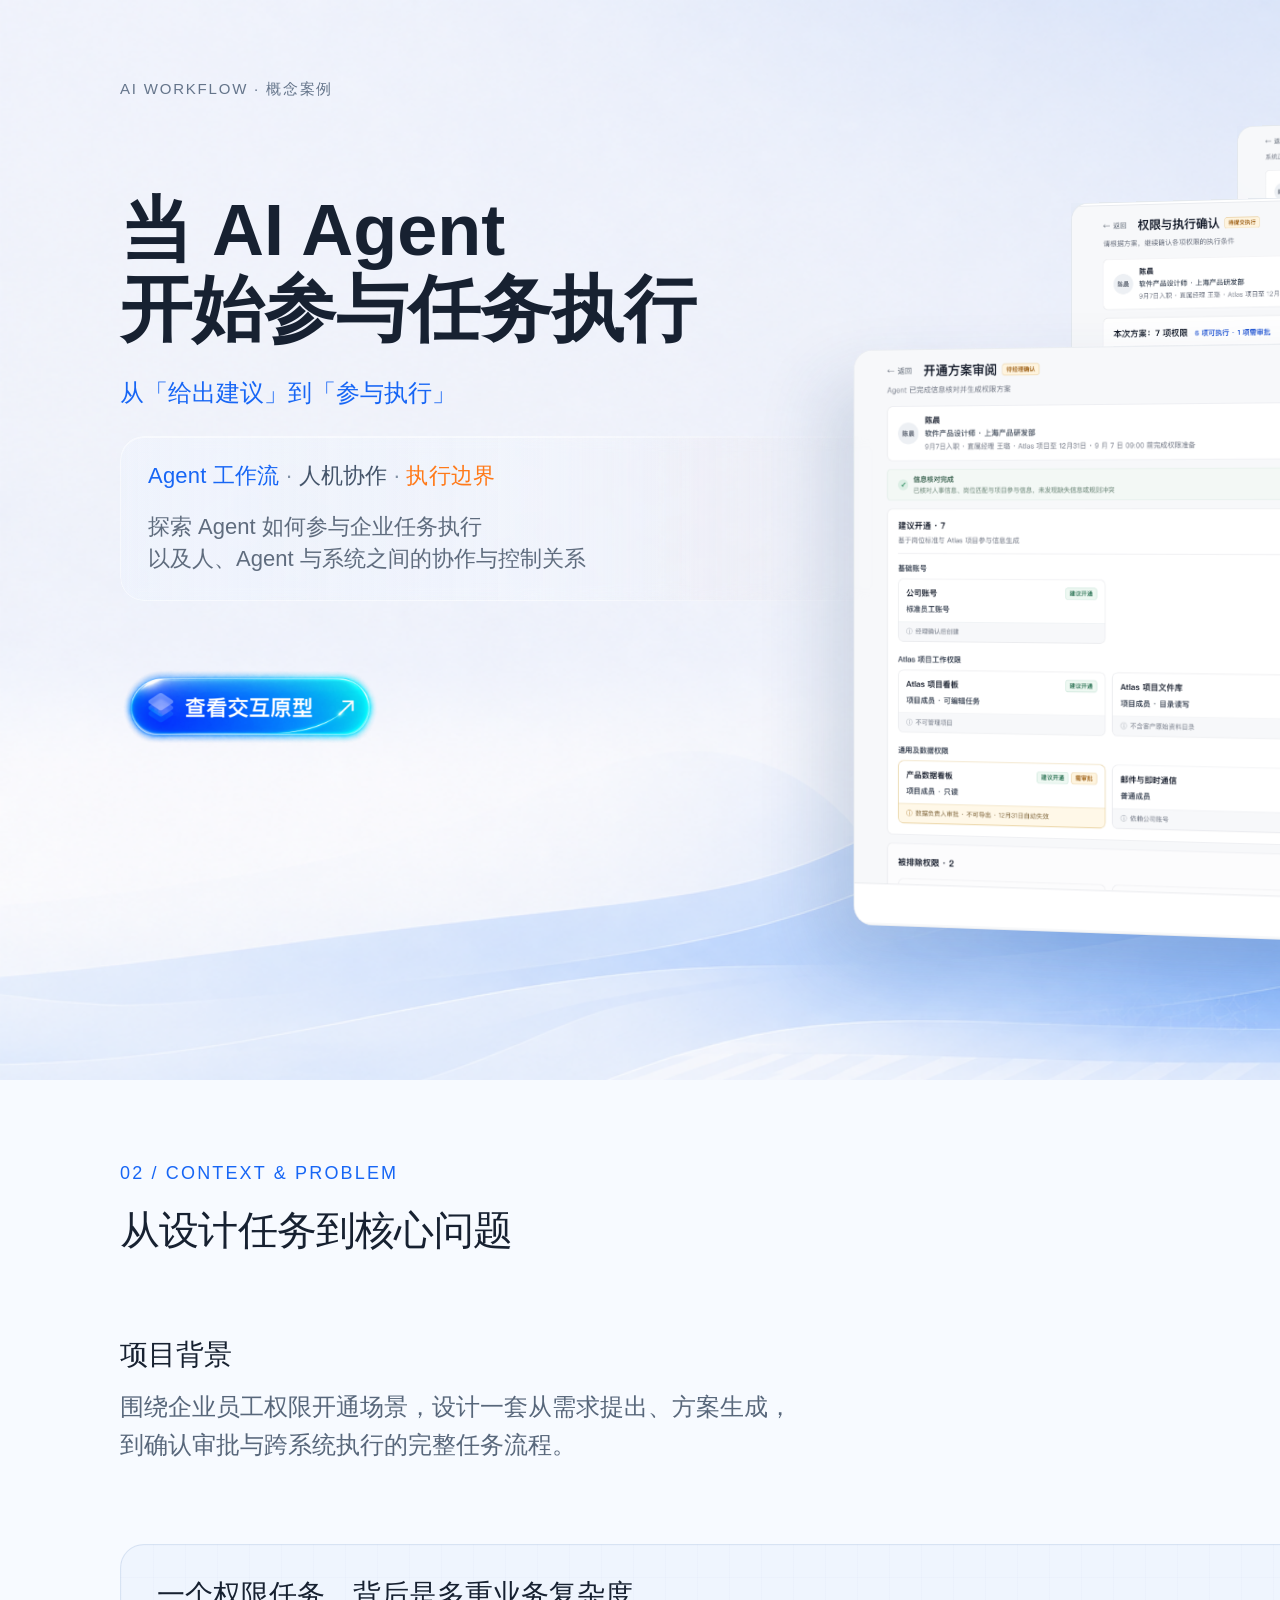
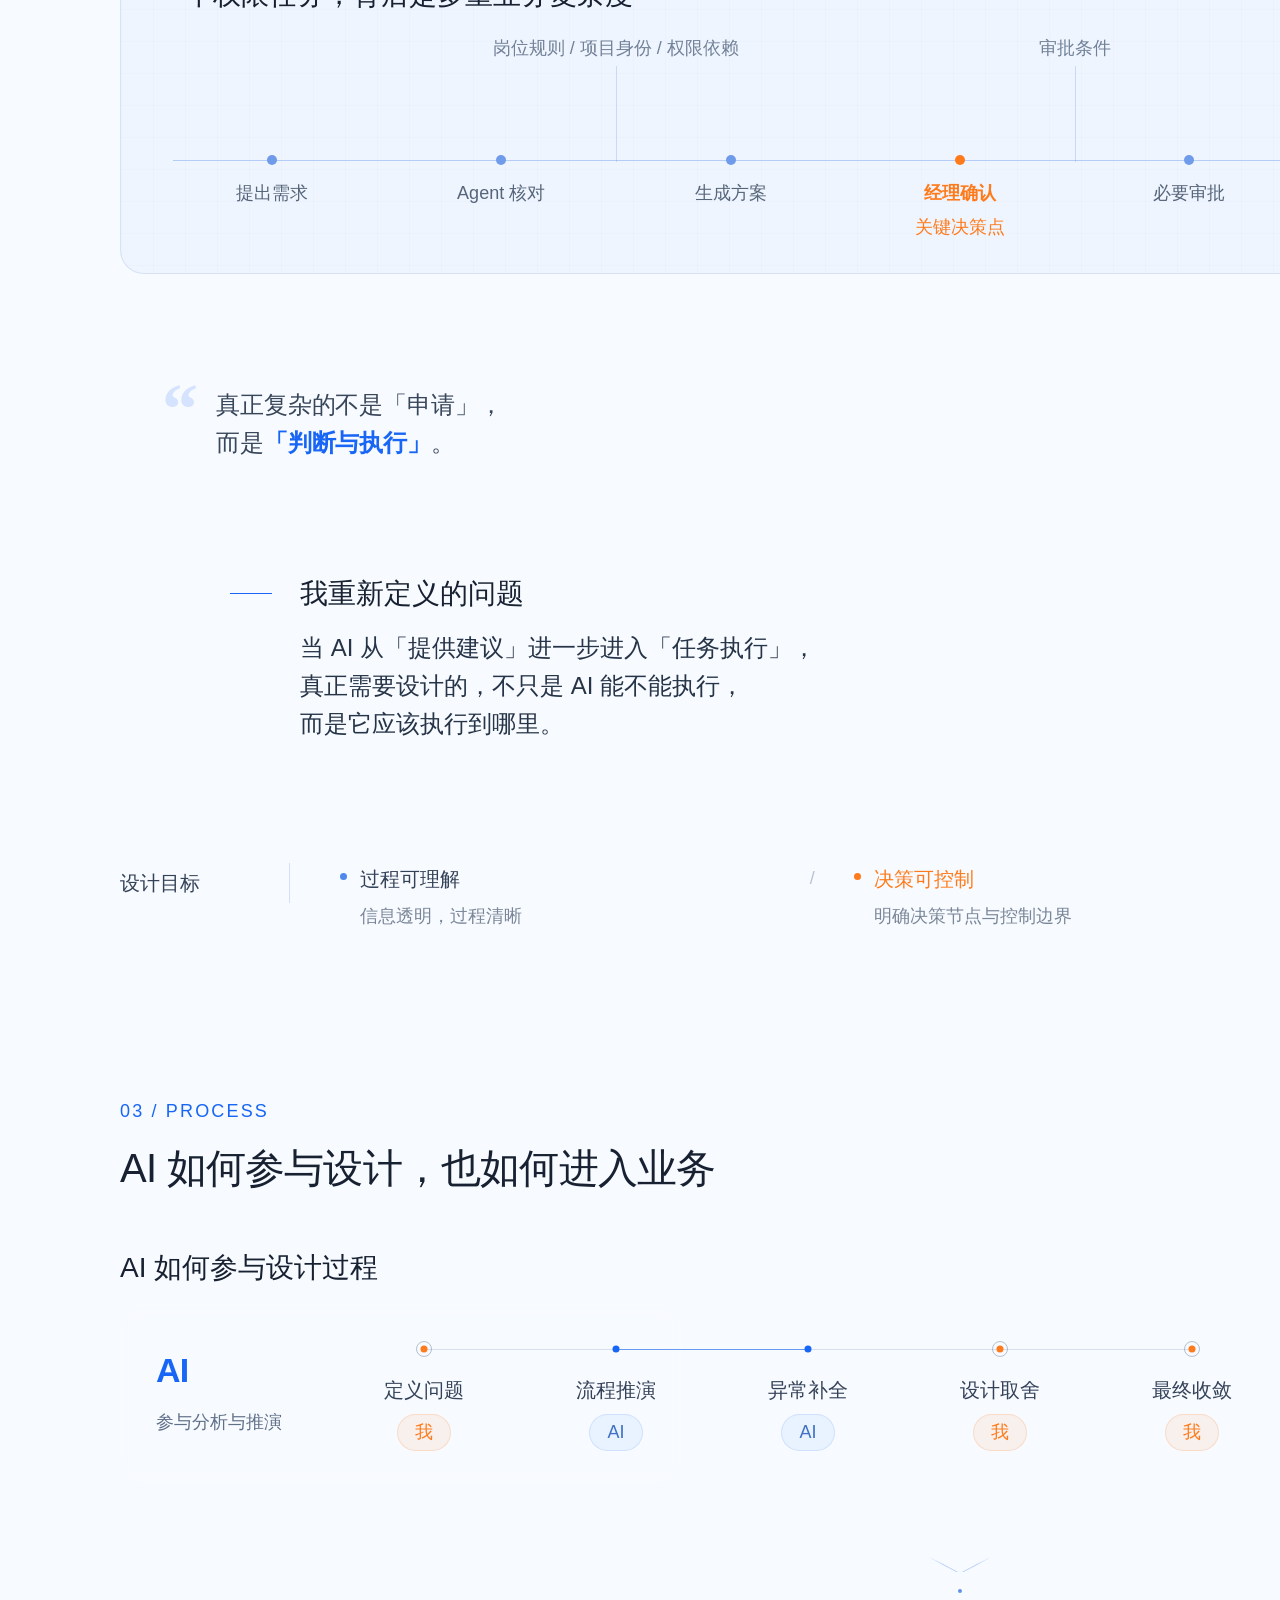
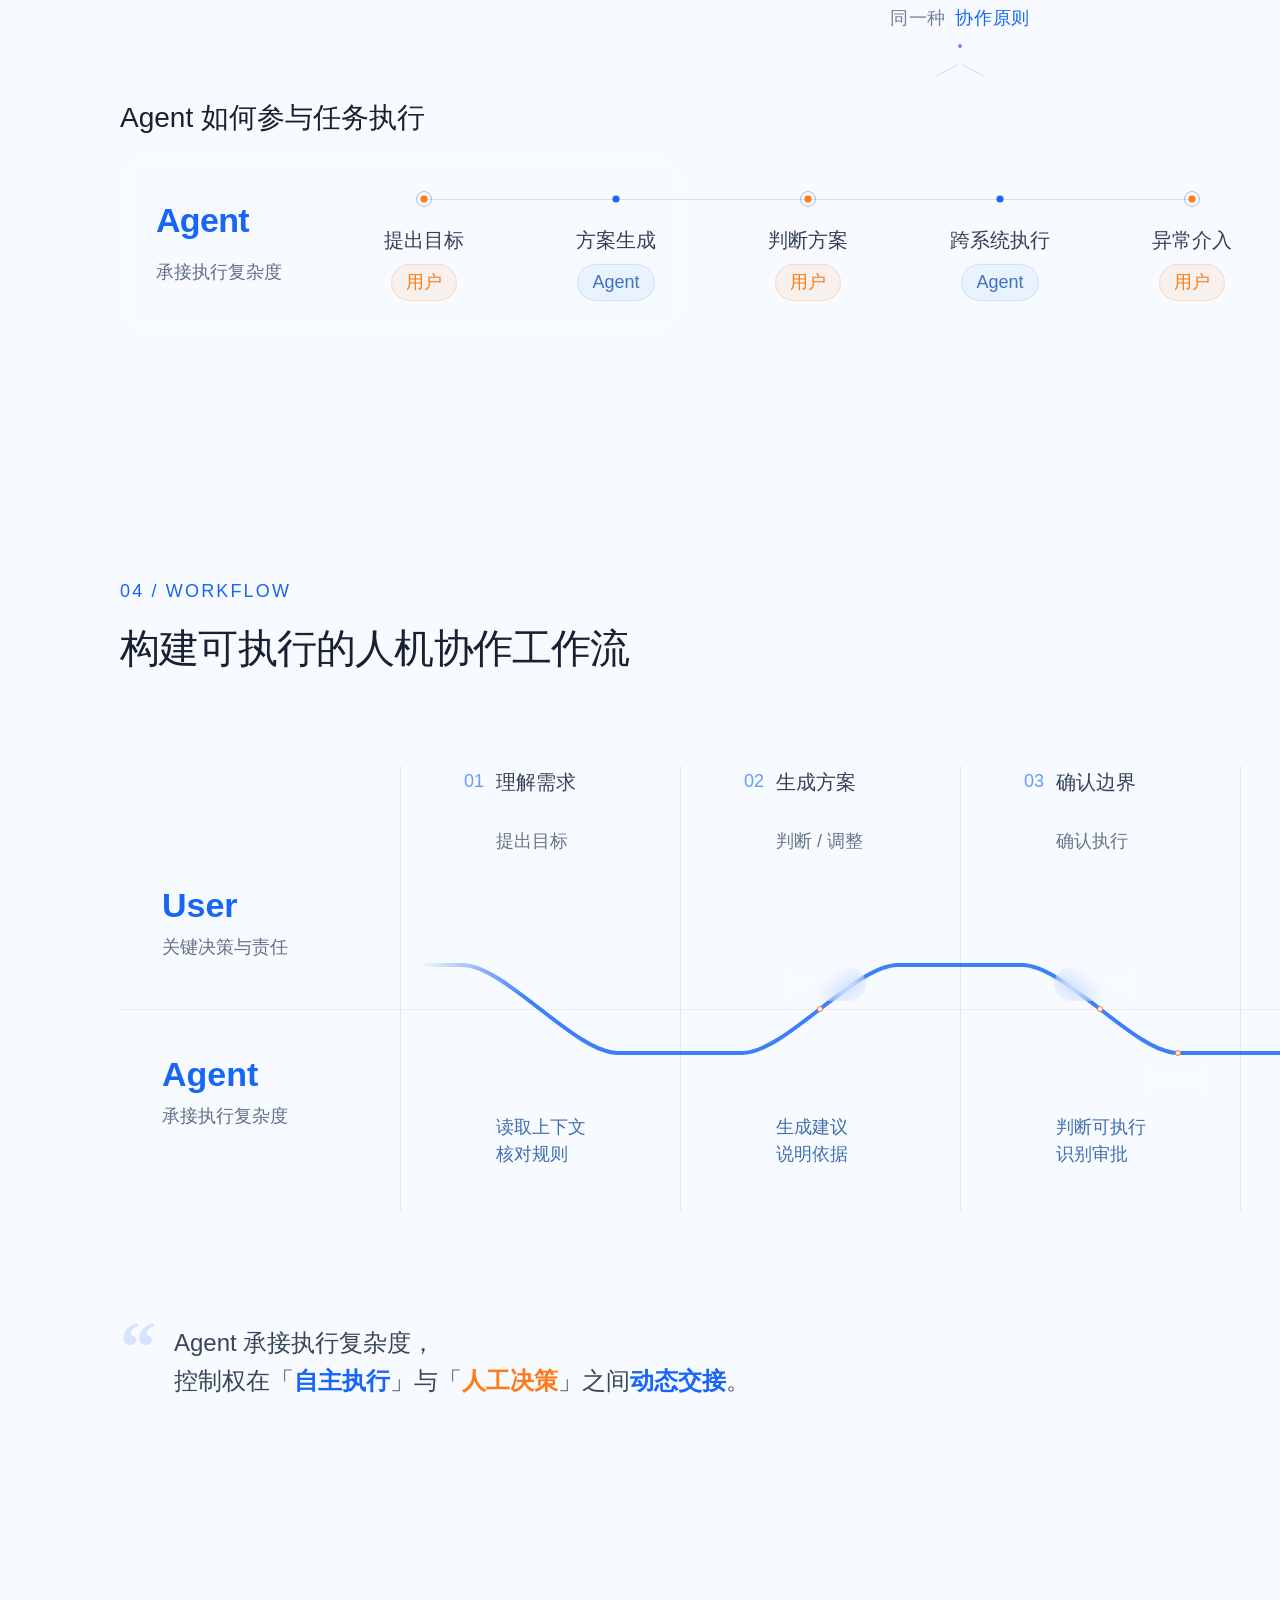
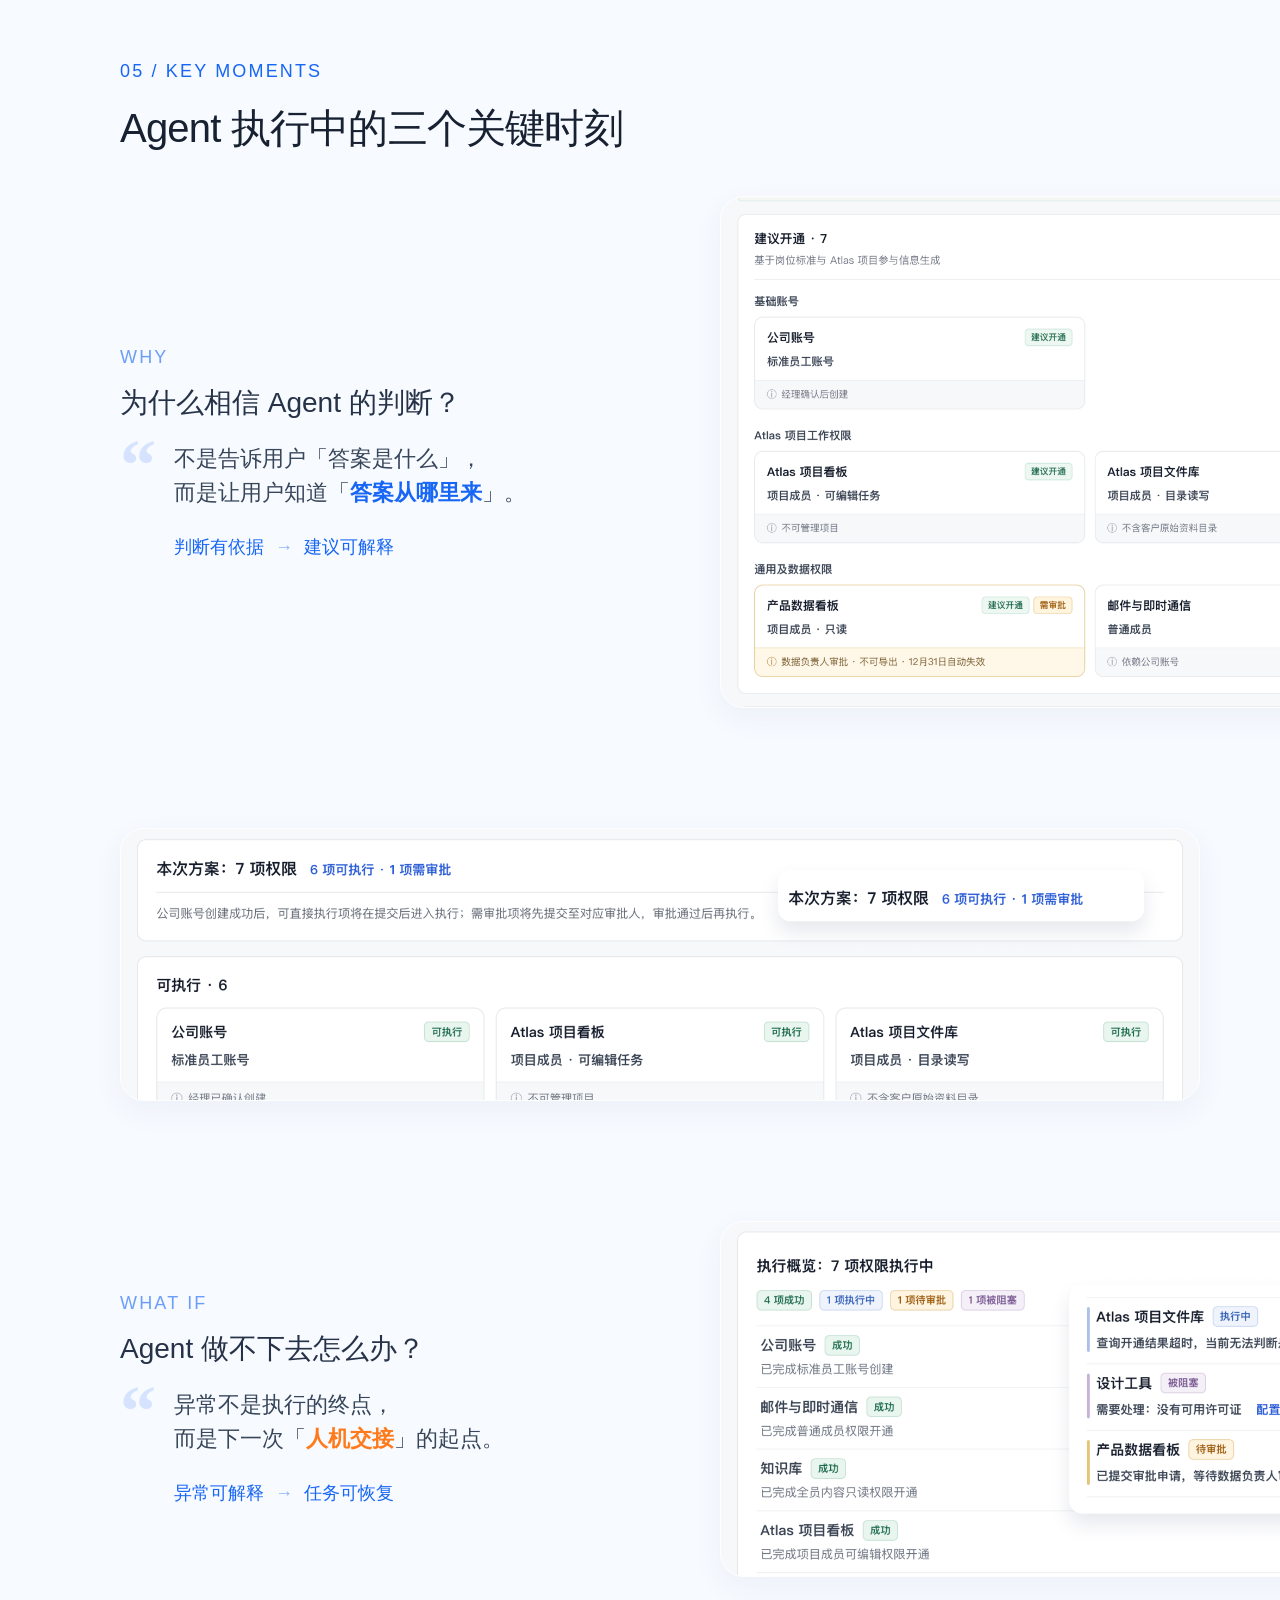
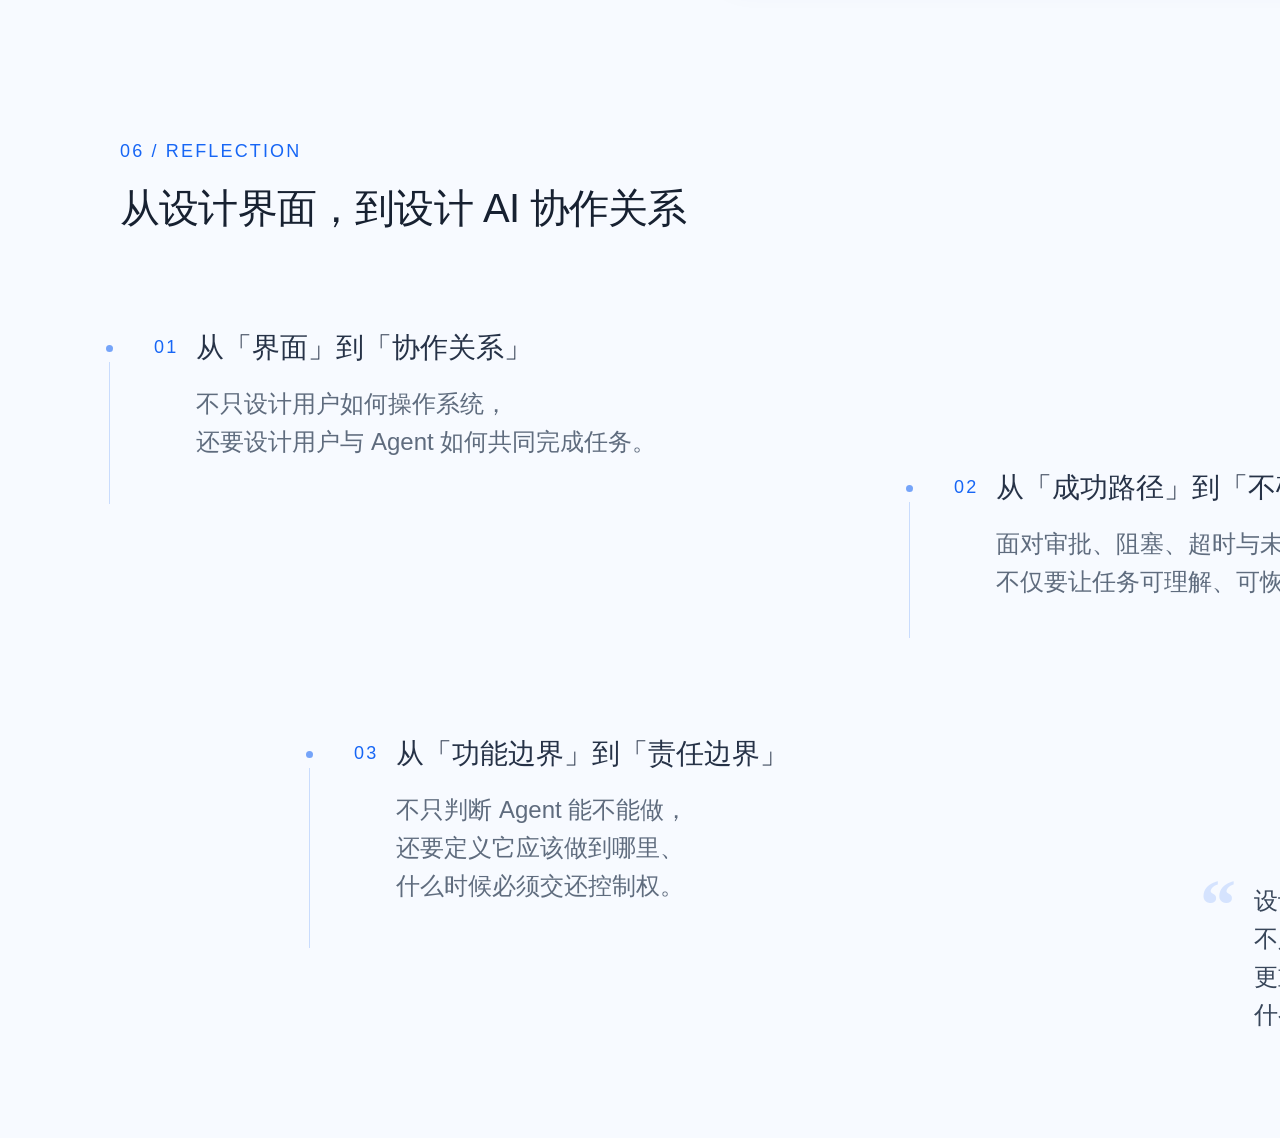
==== ai-agent/index.html @ 9ace03b1 "checkpoint: lock AI workflow case before visual refinement" ====
<!doctype html>
<html lang="zh-CN">
  <head>
    <meta charset="UTF-8">
    <meta name="viewport" content="width=device-width, initial-scale=1.0">
    <meta name="description" content="AI 工作流概念设计案例">
    <title>当AI Agent开始参与任务执行</title>
    <link rel="stylesheet" href="styles.css">
  </head>
  <body>
    <main class="case-page">
      <section class="page-unit hero" aria-labelledby="case-title">
        <img class="hero__background" src="assets/01bg.png" alt="">

        <header class="hero__copy">
          <p class="hero__eyebrow">AI WORKFLOW · 概念案例</p>
          <div class="hero__content">
            <h1 id="case-title">当 AI Agent<br>开始参与任务执行</h1>
            <p class="hero__thesis">从「给出建议」到「参与执行」</p>
            <div class="case-summary">
              <p class="hero__meta"><span class="hero__meta-agent">Agent 工作流</span><span class="hero__meta-separator"> · </span><span class="hero__meta-collaboration">人机协作</span><span class="hero__meta-separator"> · </span><span class="hero__meta-boundary">执行边界</span></p>
              <p class="hero__description">探索 Agent 如何参与企业任务执行<br>以及人、Agent 与系统之间的协作与控制关系</p>
            </div>
          </div>
        </header>

        <div class="hero-visual" aria-label="方案生成、用户确认与 Agent 执行的产品流程界面">
          <figure class="process-screen process-screen--execution">
            <div class="process-screen__viewport">
              <img src="assets/P03.png" alt="跨系统执行进度，包含成功、执行中、被阻塞和待审批状态">
            </div>
          </figure>

          <figure class="process-screen process-screen--confirmation">
            <div class="process-screen__viewport">
              <img src="assets/P02.png" alt="权限与执行确认界面">
            </div>
          </figure>

          <figure class="process-screen process-screen--proposal">
            <div class="process-screen__viewport">
              <img src="assets/main.png" alt="开通方案审阅与核心权限方案界面">
            </div>
          </figure>
        </div>

        <a class="prototype-cta" id="prototype" href="#prototype" aria-label="查看交互原型"></a>

      </section>

      <section class="context context-v3" aria-labelledby="context-title">
        <div class="page-unit context-v3__page context-v3__page--analysis">
          <header class="context__header">
            <p class="context__index">02 / CONTEXT &amp; PROBLEM</p>
            <h2 id="context-title">从设计任务到核心问题</h2>
          </header>

          <section class="context-v3__project" aria-labelledby="project-title">
            <h3 id="project-title">项目背景</h3>
            <p>围绕企业员工权限开通场景，设计一套从需求提出、方案生成，<br>到确认审批与跨系统执行的完整任务流程。</p>
          </section>

          <section class="context-v3__workflow-card" aria-labelledby="complexity-title">
            <h3 id="complexity-title">一个权限任务，背后是多重业务复杂度</h3>
            <div class="context-v3__workflow-notes" aria-label="业务复杂度">
              <p class="context-v3__workflow-note context-v3__workflow-note--evidence">岗位规则 / 项目身份 / 权限依赖</p>
              <p class="context-v3__workflow-note context-v3__workflow-note--approval">审批条件</p>
              <p class="context-v3__workflow-note context-v3__workflow-note--systems">多系统执行</p>
            </div>
            <ol class="context-v3__process">
              <li><span>提出需求</span></li>
              <li><span>Agent 核对</span></li>
              <li><span>生成方案</span></li>
              <li class="context-v3__process-human"><span>经理确认</span><small>关键决策点</small></li>
              <li><span>必要审批</span></li>
              <li><span>跨系统执行</span></li>
              <li><span>查看结果</span></li>
            </ol>
          </section>
        </div>

        <div class="page-unit context-v3__page context-v3__page--reframe">
          <span class="editorial-section-number context-v3__section-number" aria-hidden="true">02</span>
          <section class="context-v3__insight-block">
            <p>真正复杂的不是「申请」，<br>而是<span>「判断与执行」</span>。</p>
          </section>

          <section class="context-v3__question" aria-labelledby="design-question-title">
            <h3 id="design-question-title">我重新定义的问题</h3>
            <p>当 AI 从「提供建议」进一步进入「任务执行」，<br>真正需要设计的，不只是 AI 能不能执行，<br>而是它应该执行到哪里。</p>
          </section>

          <footer class="context-v3__principles">
            <p class="context-v3__principles-label">设计目标</p>
            <div class="context-v3__principles-list">
              <div><strong>过程可理解</strong><span>信息透明，过程清晰</span></div>
              <i>/</i>
              <div><strong>决策可控制</strong><span>明确决策节点与控制边界</span></div>
              <i>/</i>
              <div><strong>结果可追踪</strong><span>执行可追踪，结果可验证</span></div>
            </div>
          </footer>
        </div>
      </section>

      <section class="page-unit process-page" aria-labelledby="process-title">
        <span class="editorial-section-number process-page__section-number" aria-hidden="true">03</span>
        <header class="process-page__header">
          <p>03 / PROCESS</p>
          <h2 id="process-title">AI 如何参与设计，也如何进入业务</h2>
        </header>

        <section class="collaboration collaboration--design" aria-labelledby="design-collaboration-title">
          <h3 id="design-collaboration-title">AI 如何参与设计过程</h3>
          <div class="collaboration__body">
            <div class="role-lockup">
              <div class="role-capsule"><strong>AI</strong><small>参与分析与推演</small></div>
            </div>
            <ol class="collaboration-flow" aria-label="AI 与我的设计协作流程">
              <li class="collaboration-flow__human"><i aria-hidden="true"></i><strong>定义问题</strong><small>我</small></li>
              <li class="collaboration-flow__ai"><i aria-hidden="true"></i><strong>流程推演</strong><small>AI</small></li>
              <li class="collaboration-flow__ai"><i aria-hidden="true"></i><strong>异常补全</strong><small>AI</small></li>
              <li class="collaboration-flow__human"><i aria-hidden="true"></i><strong>设计取舍</strong><small>我</small></li>
              <li class="collaboration-flow__human"><i aria-hidden="true"></i><strong>最终收敛</strong><small>我</small></li>
            </ol>
            <p class="collaboration__conclusion">AI 扩大<span>分析与推演范围</span>，<br>我负责<span>判断与收敛</span>。</p>
          </div>
        </section>

        <div class="collaboration-bridge" aria-label="同一种协作原则">
          <i></i>
          <p><span>同一种</span><strong>协作原则</strong></p>
        </div>

        <section class="collaboration collaboration--product" aria-labelledby="product-collaboration-title">
          <h3 id="product-collaboration-title">Agent 如何参与任务执行</h3>
          <div class="collaboration__body">
            <div class="role-lockup">
              <div class="role-capsule"><strong>Agent</strong><small>承接执行复杂度</small></div>
            </div>
            <ol class="collaboration-flow" aria-label="Agent 与用户的产品协作流程">
              <li class="collaboration-flow__human"><i aria-hidden="true"></i><strong>提出目标</strong><small>用户</small></li>
              <li class="collaboration-flow__ai"><i aria-hidden="true"></i><strong>方案生成</strong><small>Agent</small></li>
              <li class="collaboration-flow__human"><i aria-hidden="true"></i><strong>判断方案</strong><small>用户</small></li>
              <li class="collaboration-flow__ai"><i aria-hidden="true"></i><strong>跨系统执行</strong><small>Agent</small></li>
              <li class="collaboration-flow__human"><i aria-hidden="true"></i><strong>异常介入</strong><small>用户</small></li>
            </ol>
            <p class="collaboration__conclusion">Agent 越深入<span>任务执行</span>，<br>越需要重新思考<span>控制权的位置</span>。</p>
          </div>
        </section>
      </section>

      <section class="page-unit workflow-page" aria-labelledby="workflow-title">
        <span class="editorial-section-number workflow-page__section-number" aria-hidden="true">04</span>

        <header class="workflow-page__header">
          <p>04 / WORKFLOW</p>
          <h2 id="workflow-title">构建可执行的人机协作工作流</h2>
        </header>

        <section class="control-handoff" aria-label="用户与 Agent 动态交接控制权的工作流">
          <div class="control-handoff__lane control-handoff__lane--user">
            <strong>User</strong>
            <span>关键决策与责任</span>
          </div>
          <div class="control-handoff__lane control-handoff__lane--agent">
            <strong>Agent</strong>
            <span>承接执行复杂度</span>
          </div>

          <div class="control-handoff__grid" aria-hidden="true">
            <i></i><i></i><i></i><i></i><i></i>
          </div>

          <ol class="control-handoff__stages">
            <li>
              <header><span>01</span><strong>理解需求</strong></header>
              <p class="control-handoff__action control-handoff__action--user">提出目标</p>
              <p class="control-handoff__action control-handoff__action--agent"><span>读取上下文</span><span>核对规则</span></p>
            </li>
            <li>
              <header><span>02</span><strong>生成方案</strong></header>
              <p class="control-handoff__action control-handoff__action--user">判断 / 调整</p>
              <p class="control-handoff__action control-handoff__action--agent"><span>生成建议</span><span>说明依据</span></p>
            </li>
            <li>
              <header><span>03</span><strong>确认边界</strong></header>
              <p class="control-handoff__action control-handoff__action--user">确认执行</p>
              <p class="control-handoff__action control-handoff__action--agent"><span>判断可执行</span><span>识别审批</span></p>
            </li>
            <li>
              <header><span>04</span><strong>执行任务</strong></header>
              <p class="control-handoff__action control-handoff__action--user">—</p>
              <p class="control-handoff__action control-handoff__action--agent"><span>跨系统执行</span><span>追踪状态</span></p>
            </li>
            <li>
              <header><span>05</span><strong>异常反馈</strong></header>
              <p class="control-handoff__action control-handoff__action--user">必要介入</p>
              <p class="control-handoff__action control-handoff__action--agent"><span>解释原因</span><span>给出下一步</span></p>
            </li>
          </ol>

          <svg class="control-handoff__ribbon" viewBox="0 0 1680 340" role="img" aria-label="控制权在用户与 Agent 之间动态交接">
            <defs>
              <linearGradient id="control-handoff-fade" x1="0" y1="0" x2="1" y2="0">
                <stop offset="0%" stop-color="#1766f5" stop-opacity="0"/>
                <stop offset="8%" stop-color="#1766f5" stop-opacity="0.83"/>
                <stop offset="92%" stop-color="#1766f5" stop-opacity="0.83"/>
                <stop offset="100%" stop-color="#1766f5" stop-opacity="0"/>
              </linearGradient>
            </defs>
            <path d="M300 121 L342 121 C385 121 455 209 498 209 L622 209 C665 209 735 121 778 121 L902 121 C945 121 1015 209 1058 209 L1462 209 C1505 209 1575 121 1618 121 L1660 121" fill="none" stroke="url(#control-handoff-fade)" stroke-width="4" stroke-linecap="round" stroke-linejoin="round"/>
            <circle cx="700" cy="165" r="2.5" fill="#f7faff" stroke="#1766f5" stroke-width="1"/>
            <circle cx="980" cy="165" r="2.5" fill="#f7faff" stroke="#1766f5" stroke-width="1"/>
            <circle cx="1058" cy="209" r="2.5" fill="#f7faff" stroke="#1766f5" stroke-width="1"/>
            <circle cx="1540" cy="165" r="2.5" fill="#f7faff" stroke="#1766f5" stroke-width="1"/>
          </svg>

          <p class="control-handoff__annotation control-handoff__annotation--judgement">方案判断</p>
          <p class="control-handoff__annotation control-handoff__annotation--authorization">执行授权</p>
          <p class="control-handoff__annotation control-handoff__annotation--approval">必要审批</p>
          <p class="control-handoff__annotation control-handoff__annotation--exception">异常介入</p>
        </section>

        <p class="workflow-page__statement">Agent 承接执行复杂度，<br>控制权在「<span>自主执行</span>」与「<span>人工决策</span>」之间<span>动态交接</span>。</p>
      </section>

      <section class="page-unit key-moments-page" aria-labelledby="key-moments-title">
        <span class="editorial-section-number key-moments-page__section-number" aria-hidden="true">05</span>
        <header class="key-moments-page__header">
          <p>05 / KEY MOMENTS</p>
          <h2 id="key-moments-title">Agent 执行中的三个关键时刻</h2>
        </header>

        <section class="key-moments" aria-label="Agent 执行中的关键设计证据">
          <article class="key-moment key-moment--why">
            <div class="key-moment__copy">
              <p class="key-moment__label">WHY</p>
              <h3>为什么相信 Agent 的判断？</h3>
              <p class="key-moment__design-principle">不是告诉用户「答案是什么」，<br>而是让用户知道「<span>答案从哪里来</span>」。</p>
              <p class="key-moment__principle">判断有依据 <span>→</span> 建议可解释</p>
            </div>
            <figure class="evidence-stage">
              <img class="evidence-stage__full" src="assets/01.png" alt="完整权限方案与展开的方案依据">
            </figure>
          </article>

          <article class="key-moment key-moment--when">
            <figure class="evidence-stage">
              <img class="evidence-stage__full" src="assets/02.png" alt="完整权限执行条件判断界面">
            </figure>
            <div class="key-moment__copy">
              <p class="key-moment__label">WHEN</p>
              <h3>什么时候交还控制权？</h3>
              <p class="key-moment__design-principle">Agent 可以判断「<span class="key-moment__accent--agent">能不能做</span>」，<br>但不替用户决定「<span class="key-moment__accent--human">要不要做</span>」。</p>
              <p class="key-moment__principle"><strong class="key-moment__accent--agent">执行有边界</strong> <span>→</span> <strong class="key-moment__accent--human">控制可交还</strong></p>
            </div>
          </article>

          <article class="key-moment key-moment--what-if">
            <div class="key-moment__copy">
              <p class="key-moment__label">WHAT IF</p>
              <h3>Agent 做不下去怎么办？</h3>
              <p class="key-moment__design-principle">异常不是执行的终点，<br>而是下一次「<span class="key-moment__accent--human">人机交接</span>」的起点。</p>
              <p class="key-moment__principle">异常可解释 <span>→</span> 任务可恢复</p>
            </div>
            <figure class="evidence-stage">
              <img class="evidence-stage__full" src="assets/03.png" alt="完整跨系统执行进度与异常状态界面">
            </figure>
          </article>
        </section>
      </section>

      <section class="page-unit reflection-page" aria-labelledby="reflection-title">
        <span class="editorial-section-number reflection-page__section-number" aria-hidden="true">06</span>

        <header class="reflection-page__header">
          <p>06 / REFLECTION</p>
          <h2 id="reflection-title">从设计界面，到设计 AI 协作关系</h2>
        </header>

        <div class="reflection-page__sequence">
          <article class="reflection-item reflection-item--interface">
            <p class="reflection-item__index">01</p>
            <h3>从「界面」到「协作关系」</h3>
            <p>不只设计用户如何操作系统，<br>还要设计用户与 Agent 如何共同完成任务。</p>
          </article>

          <article class="reflection-item reflection-item--uncertainty">
            <p class="reflection-item__index">02</p>
            <h3>从「成功路径」到「不确定性」</h3>
            <p>面对审批、阻塞、超时与未知状态，<br>不仅要让任务可理解、可恢复，也要让人能够重新介入。</p>
          </article>

          <article class="reflection-item reflection-item--responsibility">
            <p class="reflection-item__index">03</p>
            <h3>从「功能边界」到「责任边界」</h3>
            <p>不只判断 Agent 能不能做，<br>还要定义它应该做到哪里、<br>什么时候必须交还控制权。</p>
          </article>
        </div>

        <p class="reflection-page__statement">设计 Agent，<br>不只是设计它能做什么，<br>更重要的是设计什么时候由它做，<br>什么时候<span>交还给人</span>。</p>
      </section>
    </main>
  </body>
</html>
---- ai-agent/styles.css ----
:root {
  --ink: #172131;
  --muted: #5f6c7e;
  --blue: #1766f5;
  --paper: #fff;
  --type-page-size: 40px;
  --type-page-line: 50px;
  --type-section-size: 28px;
  --type-section-line: 39px;
  --type-body-size: 24px;
  --type-body-line: 38px;
  --type-support-size: 20px;
  --type-support-line: 32px;
  --type-caption-size: 18px;
  --type-caption-line: 27px;
  --section-gap: 80px;
}

* { box-sizing: border-box; }

html,
body {
  width: 100%;
  min-width: 1920px;
  min-height: 1080px;
  margin: 0;
  background: #eef4ff;
}

body {
  color: var(--ink);
  font-family: "PingFang SC", -apple-system, BlinkMacSystemFont, "Helvetica Neue", sans-serif;
  text-rendering: optimizeLegibility;
}

.case-page,
.hero {
  width: 1920px;
}

.page-unit {
  position: relative;
  width: 1920px;
  height: 1080px;
  overflow: hidden;
  margin: 0;
}

.hero { height: 1080px; }

.hero {
  position: relative;
  isolation: isolate;
  overflow: hidden;
  background: var(--paper);
}

.hero__background {
  position: absolute;
  z-index: -2;
  inset: 0;
  width: 100%;
  height: 100%;
  object-fit: cover;
  object-position: center center;
}

.hero__copy {
  position: absolute;
  z-index: 7;
  top: 80px;
  left: 120px;
  width: 650px;
}

.hero__eyebrow,
.hero__description,
.hero__thesis,
.hero__copy h1,
.hero__meta {
  margin: 0;
}

.hero__eyebrow {
  color: #65758b;
  font-size: 15px;
  font-weight: 500;
  letter-spacing: 0.12em;
}

.hero__content {
  padding-top: 44px;
}

.hero__copy h1 {
  margin-top: 48px;
  font-size: 72px;
  font-weight: 600;
  letter-spacing: 0;
  line-height: 1.1;
}

.hero__thesis {
  margin-top: 28px;
  color: var(--blue);
  font-size: 24px;
  font-weight: 500;
  letter-spacing: 0;
}

.hero__description {
  width: 730px;
  margin-top: 21px;
  color: var(--muted);
  font-size: 16px;
  line-height: 1.65;
  white-space: nowrap;
}

.case-summary {
  position: relative;
  width: 760px;
  margin-top: 27px;
  padding: 26px 28px;
  border-radius: 24px;
}

.case-summary::before {
  position: absolute;
  z-index: 0;
  inset: 0;
  border: 1px solid rgba(255, 255, 255, 0.5);
  border-radius: 24px;
  content: "";
  background:
    linear-gradient(90deg, rgba(23, 102, 245, 0.025) 0%, rgba(23, 102, 245, 0.014) 36%, transparent 58%),
    linear-gradient(90deg, transparent 0%, transparent 68%, rgba(255, 122, 26, 0.018) 76%, rgba(255, 122, 26, 0.032) 84%, rgba(255, 122, 26, 0.012) 92%, transparent 100%),
    linear-gradient(90deg, rgba(251, 253, 255, 0.44) 0%, rgba(248, 252, 255, 0.3) 52%, rgba(248, 252, 255, 0.09) 78%, transparent 100%);
  box-shadow:
    inset 0 1px 0 rgba(255, 255, 255, 0.52),
    0 10px 30px rgba(74, 105, 151, 0.045);
  -webkit-backdrop-filter: blur(7px) saturate(108%);
  backdrop-filter: blur(7px) saturate(108%);
  -webkit-mask-image: linear-gradient(90deg, #000 0%, #000 50%, rgba(0, 0, 0, 0.82) 64%, rgba(0, 0, 0, 0.24) 90%, transparent 100%);
  mask-image: linear-gradient(90deg, #000 0%, #000 50%, rgba(0, 0, 0, 0.82) 64%, rgba(0, 0, 0, 0.24) 90%, transparent 100%);
  pointer-events: none;
}

.case-summary .hero__description {
  position: relative;
  z-index: 1;
  width: auto;
  margin: 20px 0 0;
  color: var(--muted);
  font-size: 22px;
  font-weight: 400;
  line-height: 1.45;
  white-space: nowrap;
}

.hero-visual {
  position: absolute;
  z-index: 2;
  inset: 0;
  perspective: 1700px;
  perspective-origin: 72% 48%;
  pointer-events: none;
}

.hero-visual::after {
  position: absolute;
  z-index: 4;
  top: 0;
  right: 0;
  width: 140px;
  height: 100%;
  content: "";
  background: linear-gradient(90deg, rgba(239, 246, 255, 0), rgba(239, 246, 255, 0.82));
  pointer-events: none;
}

.process-screen {
  position: absolute;
  margin: 0;
  transform-style: preserve-3d;
}

.process-screen__viewport {
  overflow: hidden;
  border: 1px solid rgba(52, 78, 119, 0.1);
  border-radius: 18px;
  background: #f7f9fc;
}

.process-screen img {
  display: block;
  width: 100%;
  height: auto;
}

.process-screen--execution {
  z-index: 1;
  top: 80px;
  left: 1217px;
  width: 613px;
  transform: translate3d(0, 0, -160px) rotateX(0deg) rotateY(-8deg) rotateZ(0deg);
  transform-origin: 48% 50%;
  -webkit-mask-image: linear-gradient(to bottom left, #000 0%, #000 54%, rgba(0, 0, 0, 0.72) 76%, transparent 100%);
  mask-image: linear-gradient(to bottom left, #000 0%, #000 54%, rgba(0, 0, 0, 0.72) 76%, transparent 100%);
}

.process-screen--execution .process-screen__viewport {
  height: 431px;
  box-shadow: -18px 18px 44px rgba(54, 87, 135, 0.06);
}

.process-screen--execution img {
  transform: translateY(-34px);
}

.process-screen--confirmation {
  z-index: 2;
  top: 180px;
  left: 1045px;
  width: 679px;
  transform: translate3d(0, 0, -80px) rotateX(0deg) rotateY(-8deg) rotateZ(0deg);
  transform-origin: 48% 50%;
  -webkit-mask-image: linear-gradient(to bottom left, #000 0%, #000 62%, rgba(0, 0, 0, 0.76) 82%, transparent 100%);
  mask-image: linear-gradient(to bottom left, #000 0%, #000 62%, rgba(0, 0, 0, 0.76) 82%, transparent 100%);
}

.process-screen--confirmation .process-screen__viewport {
  height: 538px;
  box-shadow: -22px 24px 52px rgba(48, 79, 126, 0.09);
}

.process-screen--confirmation img {
  transform: translateY(-32px);
}

.process-screen--proposal {
  z-index: 3;
  top: 345px;
  left: 834px;
  width: 770px;
  transform: translate3d(0, 0, 0) rotateX(0deg) rotateY(-8deg) rotateZ(0deg);
  transform-origin: 48% 50%;
}

.process-screen--proposal::before,
.process-screen--confirmation::before {
  position: absolute;
  z-index: -1;
  content: "";
  pointer-events: none;
}

.process-screen--proposal::after {
  position: absolute;
  z-index: -1;
  right: 5%;
  bottom: -25px;
  left: 7%;
  height: 34px;
  content: "";
  background: radial-gradient(ellipse at center, rgba(73, 101, 139, 0.13), rgba(91, 127, 178, 0.055) 48%, transparent 76%);
  filter: blur(16px);
  transform: translate3d(0, 0, -1px) scaleX(1.04);
  pointer-events: none;
}

.process-screen--proposal::before {
  top: -112px;
  right: -178px;
  width: 430px;
  height: 250px;
  background: radial-gradient(ellipse at 42% 58%, rgba(125, 180, 255, 0.15), rgba(203, 227, 255, 0.07) 42%, transparent 72%);
  filter: blur(24px);
  transform: rotate(-18deg);
}

.process-screen--confirmation::before {
  top: -72px;
  right: -128px;
  width: 300px;
  height: 170px;
  background: radial-gradient(ellipse at 42% 58%, rgba(139, 188, 255, 0.09), rgba(210, 231, 255, 0.04) 42%, transparent 72%);
  filter: blur(20px);
  transform: rotate(-18deg);
}

.process-screen--proposal .process-screen__viewport {
  height: auto;
  border-radius: 20px;
  background: #fff;
  box-shadow: -32px 34px 72px rgba(43, 72, 116, 0.16);
}

.prototype-cta {
  position: absolute;
  z-index: 7;
  top: 660px;
  left: 120px;
  display: block;
  width: 260px;
  height: 95px;
  border: 0;
  outline: 0;
  color: #fff;
  background: url("assets/anniu.png") center / contain no-repeat;
  box-shadow: none;
  text-decoration: none;
}

.prototype-cta:focus,
.prototype-cta:focus-visible {
  outline: none;
  box-shadow: none;
}

.hero__meta {
  position: relative;
  z-index: 1;
  margin-top: 0;
  color: #44546a;
  font-size: 22px;
  font-weight: 500;
  letter-spacing: 0.01em;
  line-height: 1.3;
  white-space: nowrap;
}

.hero__meta-agent {
  color: #1766f5;
}

.hero__meta-separator {
  color: #8190a4;
}

.hero__meta-collaboration {
  color: #44546a;
}

.hero__meta-boundary {
  color: #ff7a1a;
}

/* P2 — Context */
.context {
  --context-blue: #1f67e8;
  --context-ink: #151d2a;
  --context-muted: #657184;
  position: relative;
  width: 1920px;
  height: 1080px;
  overflow: hidden;
  color: var(--context-ink);
  background:
    radial-gradient(circle at 58% 58%, rgba(66, 130, 235, 0.08), transparent 29%),
    linear-gradient(180deg, #fbfdff 0%, #f4f8fd 100%);
  font-family: "PingFang SC", -apple-system, BlinkMacSystemFont, "Helvetica Neue", sans-serif;
}

.context::before {
  position: absolute;
  top: 250px;
  right: -90px;
  width: 1110px;
  height: 610px;
  border: 1px solid rgba(74, 124, 202, 0.08);
  border-radius: 52% 0 0 47%;
  content: "";
  background: rgba(228, 238, 252, 0.28);
  transform: rotate(-4deg);
}

.context__header {
  position: absolute;
  z-index: 3;
  top: 80px;
  left: 120px;
}

.context__index {
  margin: 0;
  color: var(--context-blue);
  font-size: 15px;
  font-weight: 600;
  letter-spacing: 0.12em;
}

.context__header h2 {
  margin: 24px 0 0;
  color: var(--context-ink);
  font-size: 50px;
  font-weight: 500;
  letter-spacing: -0.025em;
  line-height: 1.3;
}

.context__header h2 span {
  position: relative;
  margin-left: 12px;
  color: var(--context-blue);
  font-size: 56px;
  font-weight: 600;
}

.context__header h2 span::after {
  position: absolute;
  right: 0;
  bottom: -7px;
  left: 0;
  height: 2px;
  content: "";
  background: linear-gradient(90deg, var(--context-blue), transparent);
}

.workflow {
  position: absolute;
  z-index: 2;
  top: 340px;
  left: 120px;
  width: 1680px;
  height: 590px;
}

.workflow__wires {
  position: absolute;
  inset: 0;
  width: 100%;
  height: 100%;
  overflow: visible;
}

.workflow__wires path {
  fill: none;
  stroke: url("#workflow-line");
  stroke-linecap: round;
  stroke-width: 1.5;
}

.workflow__wires .workflow__trunk { stroke-width: 2.2; }

.workflow article,
.workflow p { margin: 0; }

.workflow__micro-label {
  color: #7c899b;
  font-size: 11px;
  font-weight: 600;
  letter-spacing: 0.13em;
  text-transform: uppercase;
}

.workflow__request {
  position: absolute;
  top: 236px;
  left: 0;
  width: 166px;
  padding-left: 34px;
}

.workflow__pulse {
  position: absolute;
  top: 10px;
  left: 0;
  width: 16px;
  height: 16px;
  border: 5px solid #dce9ff;
  border-radius: 50%;
  background: var(--context-blue);
  box-shadow: 0 0 0 7px rgba(32, 103, 232, 0.07);
}

.workflow__request p { color: var(--context-muted); font-size: 15px; }
.workflow__request strong { display: block; margin-top: 4px; font-size: 24px; font-weight: 600; }
.workflow__request-meta { display: block; margin-top: 15px; color: #7c8798; font-size: 12px; }

.workflow__evidence {
  position: absolute;
  top: 70px;
  left: 236px;
  width: 285px;
  height: 390px;
}

.evidence-fragment {
  position: absolute;
  border: 1px solid rgba(62, 93, 138, 0.12);
  background: rgba(255, 255, 255, 0.9);
  box-shadow: 0 8px 22px rgba(45, 75, 117, 0.07);
}

.evidence-fragment span,
.evidence-fragment strong { display: block; }
.evidence-fragment > span { color: #758195; font-size: 11px; }
.evidence-fragment strong { margin-top: 6px; color: #253044; font-size: 13px; font-weight: 600; }

.evidence-fragment--role { top: 48px; left: 2px; width: 176px; padding: 15px 17px; border-radius: 8px; transform: rotate(-2deg); }
.evidence-fragment--person { top: 139px; left: 42px; width: 224px; padding: 15px 16px 15px 54px; border-radius: 9px; }
.evidence-fragment--atlas { top: 238px; left: 5px; width: 205px; padding: 15px 17px; border-radius: 8px; transform: rotate(1.5deg); }
.evidence-fragment .evidence-fragment__avatar {
  position: absolute;
  top: 15px;
  left: 15px;
  display: grid;
  place-items: center;
  width: 28px;
  height: 28px;
  border-radius: 50%;
  color: var(--context-blue);
  background: #e8f0ff;
  font-size: 12px;
  font-weight: 600;
}

.workflow__decision {
  position: absolute;
  top: 205px;
  left: 500px;
  width: 216px;
  padding: 22px 20px 18px;
  border-left: 2px solid var(--context-blue);
  background: linear-gradient(90deg, rgba(227, 238, 255, 0.88), rgba(245, 249, 255, 0.4));
}

.workflow__agent-mark {
  display: grid;
  place-items: center;
  width: 34px;
  height: 34px;
  margin-bottom: 15px;
  border-radius: 50%;
  color: #fff;
  background: var(--context-blue);
  font-size: 12px;
  font-weight: 700;
}

.workflow__decision p { font-size: 15px; font-weight: 600; }
.workflow__permission-tags { display: flex; gap: 6px; margin-top: 16px; }
.workflow__permission-tags span { padding: 5px 8px; border-radius: 3px; color: #41628f; background: #fff; font-size: 10px; }
.workflow__permission-tags span:nth-child(2) { color: #a36a16; background: #fff4df; }
.workflow__permission-tags span:nth-child(3) { color: #778190; background: #eef1f5; }

.workflow__proposal {
  position: absolute;
  top: 223px;
  left: 735px;
  width: 190px;
  padding: 20px 22px;
  border: 1px solid rgba(31, 103, 232, 0.2);
  border-radius: 10px;
  background: #fff;
  box-shadow: 0 12px 28px rgba(43, 84, 148, 0.08);
}

.workflow__proposal p { color: var(--context-muted); font-size: 12px; }
.workflow__proposal strong { display: block; margin-top: 7px; color: var(--context-blue); font-size: 18px; }
.workflow__proposal span { display: block; margin-top: 10px; color: #8791a0; font-size: 11px; }

.workflow__human {
  position: absolute;
  top: 165px;
  left: 932px;
  width: 194px;
  padding: 75px 0 0 25px;
}

.workflow__human-ring {
  position: absolute;
  top: 6px;
  left: 55px;
  width: 54px;
  height: 54px;
  border: 1px solid rgba(31, 103, 232, 0.4);
  border-radius: 50%;
  background: radial-gradient(circle, var(--context-blue) 0 8px, #fff 9px 14px, #dbe8ff 15px 26px);
}

.workflow__human p { color: var(--context-blue); font-size: 11px; font-weight: 600; }
.workflow__human strong { display: block; margin-top: 5px; font-size: 17px; }
.workflow__human > span:last-child { display: block; margin-top: 12px; color: #7b8798; font-size: 10px; }

.workflow__split {
  position: absolute;
  top: 282px;
  left: 1000px;
  width: 18px;
  height: 18px;
  border: 4px solid #d9e7ff;
  border-radius: 50%;
  background: var(--context-blue);
}

.workflow__branch-label {
  position: absolute;
  color: #68778c;
  font-size: 11px;
  font-weight: 600;
}

.workflow__branch-label--direct { top: 190px; left: 1090px; }
.workflow__branch-label--approval { top: 397px; left: 1096px; color: #a06b1c; }

.workflow__systems {
  position: absolute;
  top: 45px;
  left: 1190px;
  width: 265px;
  height: 485px;
}

.system {
  position: absolute;
  display: flex;
  align-items: center;
  gap: 9px;
  color: #344054;
  font-size: 12px;
  white-space: nowrap;
}

.system i {
  width: 8px;
  height: 8px;
  border: 2px solid #fff;
  border-radius: 50%;
  background: var(--context-blue);
  box-shadow: 0 0 0 1px #aac7f6;
}

.system--account { top: 51px; left: 15px; }
.system--mail { top: 116px; left: 68px; }
.system--knowledge { top: 183px; left: 2px; }
.system--design { top: 286px; left: 75px; }
.system--data { top: 355px; left: 8px; }
.system--atlas { top: 423px; left: 66px; }

.workflow__outcomes {
  position: absolute;
  top: 38px;
  right: 0;
  width: 172px;
  height: 490px;
}

.outcome {
  position: absolute;
  display: flex;
  align-items: center;
  gap: 10px;
  width: 150px;
  padding: 10px 0;
  border-bottom: 1px solid rgba(75, 102, 141, 0.12);
  color: #455166;
  font-size: 12px;
}

.outcome i { width: 7px; height: 7px; border-radius: 50%; }
.outcome--success { top: 37px; }
.outcome--success i { background: #2cb67d; }
.outcome--waiting { top: 136px; }
.outcome--waiting i { background: #e9a23b; }
.outcome--blocked { top: 270px; }
.outcome--blocked i { background: #e45f63; }
.outcome--unknown { top: 408px; }
.outcome--unknown i { border: 1px solid #7c8798; background: transparent; }

.context__insight {
  position: absolute;
  z-index: 3;
  right: 120px;
  bottom: 80px;
  width: 460px;
  padding-left: 24px;
  border-left: 2px solid var(--context-blue);
}

.context__insight span {
  color: var(--context-blue);
  font-size: 11px;
  font-weight: 600;
  letter-spacing: 0.15em;
}

.context__insight p {
  margin: 9px 0 0;
  font-size: 24px;
  font-weight: 500;
  line-height: 1.5;
}

/* P2 — Context V2 */
.context-v2 {
  background:
    radial-gradient(circle at 48% 58%, rgba(48, 116, 228, 0.08), transparent 32%),
    linear-gradient(180deg, #fbfdff 0%, #f4f8fd 100%);
}

.context-v2::before {
  display: none;
}

.context-v2 .context__header {
  top: 80px;
  left: 120px;
}

.context-v2 .context__index {
  font-size: 16px;
}

.context-v2 .context__header h2 {
  margin-top: 18px;
  font-size: 40px;
  font-weight: 500;
  letter-spacing: -0.02em;
  line-height: 1.35;
}

.context-v2 .context__header h2 span {
  margin-left: 8px;
  font-size: 40px;
  font-weight: 600;
}

.context-v2 .context__header h2 span::after {
  bottom: -5px;
}

.context-v2__stage {
  position: absolute;
  z-index: 2;
  top: 270px;
  left: 120px;
  display: grid;
  grid-template-columns: 350px 650px 520px;
  grid-template-rows: 1fr 94px;
  column-gap: 40px;
  width: 1680px;
  height: 730px;
  padding: 40px 40px 0;
  overflow: hidden;
  border: 1px solid rgba(50, 91, 154, 0.11);
  border-radius: 24px;
  background: rgba(237, 244, 253, 0.88);
  box-shadow: 0 20px 50px rgba(61, 92, 138, 0.07);
}

.context-v2__stage section {
  position: relative;
  min-width: 0;
}

.context-v2__section-number {
  margin: 0 0 8px;
  color: #2b70e8;
  font-size: 24px;
  font-weight: 600;
  font-variant-numeric: tabular-nums;
}

.context-v2__stage h3 {
  margin: 0;
  color: #172131;
  font-size: 28px;
  font-weight: 600;
  line-height: 1.4;
}

.context-v2__body {
  margin: 30px 0 0;
  color: #657184;
  font-size: 24px;
  line-height: 1.55;
}

.context-v2__surface {
  padding: 22px 26px 0 4px;
}

.request-card {
  position: relative;
  margin-top: 66px;
  padding: 28px 62px 28px 28px;
  border: 1px solid rgba(46, 100, 188, 0.18);
  border-radius: 14px;
  background: #fff;
  box-shadow: 0 14px 32px rgba(52, 84, 133, 0.08);
}

.request-card__input {
  display: block;
  margin-bottom: 16px;
  color: #2b70e8;
  font-size: 24px;
  font-weight: 600;
}

.request-card p {
  margin: 0;
  color: #202b3d;
  font-size: 24px;
  line-height: 1.55;
}

.request-card__send {
  position: absolute;
  right: 24px;
  bottom: 28px;
  display: grid;
  place-items: center;
  width: 34px;
  height: 34px;
  border-radius: 50%;
  color: #fff;
  background: #2b70e8;
  font-size: 24px;
}

.context-v2__chain {
  padding: 22px 54px 0;
  border-right: 1px solid rgba(55, 91, 145, 0.1);
  border-left: 1px solid rgba(55, 91, 145, 0.1);
  background: linear-gradient(180deg, rgba(255, 255, 255, 0.66), rgba(246, 250, 255, 0.4));
}

.agent-chain {
  position: relative;
  margin-top: 25px;
}

.agent-chain__line {
  position: absolute;
  top: 22px;
  bottom: 22px;
  left: 18px;
  width: 2px;
  background: linear-gradient(180deg, #8db4f5, #2b70e8 72%, #8db4f5);
}

.agent-chain__node {
  position: relative;
  display: flex;
  align-items: center;
  min-height: 49px;
  padding-left: 58px;
  color: #243044;
  font-size: 24px;
  line-height: 1.35;
}

.agent-chain__node i {
  position: absolute;
  z-index: 1;
  left: 9px;
  width: 20px;
  height: 20px;
  border: 5px solid #dbe8ff;
  border-radius: 50%;
  background: #2b70e8;
}

.agent-chain__node--human {
  margin: 5px 0;
  min-height: 58px;
  border-radius: 8px;
  background: linear-gradient(90deg, rgba(255, 245, 226, 0.9), transparent);
  font-weight: 600;
}

.agent-chain__node--human i {
  border-color: #ffebc5;
  background: #d9952f;
}

.agent-chain__node em {
  margin-left: auto;
  padding-right: 18px;
  color: #a76c18;
  font-size: 24px;
  font-style: normal;
  font-weight: 500;
}

.agent-chain__principle {
  margin: 20px 0 0;
  padding: 16px 0 0 58px;
  border-top: 1px solid rgba(43, 112, 232, 0.14);
  color: #2d5d9f;
  font-size: 24px;
  line-height: 1.5;
}

.context-v2__complexity {
  padding: 22px 0 0 18px;
}

.complexity-list {
  margin-top: 24px;
}

.complexity-list p {
  position: relative;
  margin: 0;
  padding: 12px 0 14px 32px;
  border-bottom: 1px solid rgba(55, 91, 145, 0.1);
  color: #5f6c7e;
  font-size: 24px;
  line-height: 1.4;
}

.complexity-list p:last-child {
  border-bottom: 0;
}

.complexity-list i {
  position: absolute;
  top: 23px;
  left: 2px;
  width: 9px;
  height: 9px;
  border: 2px solid #fff;
  border-radius: 50%;
  background: #2b70e8;
  box-shadow: 0 0 0 1px #9ebdf0;
}

.complexity-list strong,
.complexity-list span {
  display: block;
}

.complexity-list strong {
  margin-bottom: 4px;
  color: #243044;
  font-size: 24px;
  font-weight: 600;
}

.context-v2__insight {
  grid-column: 1 / -1;
  align-self: stretch;
  margin: 0 -40px;
  padding: 25px 40px 0;
  border-top: 1px solid rgba(43, 112, 232, 0.17);
  color: #293548;
  background: rgba(255, 255, 255, 0.56);
  font-size: 28px;
  font-weight: 500;
  text-align: center;
}

.context-v2__insight span {
  color: #1766f5;
  font-weight: 600;
}

/* P2 — Context V3 */
.context-v3 {
  background:
    radial-gradient(circle at 57% 63%, rgba(48, 116, 228, 0.07), transparent 31%),
    linear-gradient(180deg, #fbfdff 0%, #f4f8fd 100%);
}

.context-v3::before {
  display: none;
}

.context-v3 .context__header {
  top: 80px;
  left: 120px;
}

.context-v3 .context__index {
  font-size: 16px;
}

.context-v3 .context__header h2 {
  margin-top: 18px;
  font-size: 40px;
  font-weight: 500;
  letter-spacing: -0.02em;
  line-height: 1.35;
}

.context-v3 .context__header h2 span {
  margin-left: 8px;
  font-size: 40px;
  font-weight: 600;
}

.context-v3 .context__header h2 span::after {
  bottom: -5px;
}

.context-v3 h3 {
  margin: 0;
  color: #172131;
  font-size: 28px;
  font-weight: 600;
  line-height: 1.4;
}

.context-v3__background {
  position: absolute;
  z-index: 2;
  top: 242px;
  left: 120px;
  display: grid;
  grid-template-columns: 150px 1fr;
  column-gap: 28px;
  align-items: start;
  width: 1680px;
  padding: 22px 28px;
  border-top: 1px solid rgba(43, 112, 232, 0.15);
  border-bottom: 1px solid rgba(43, 112, 232, 0.1);
  background: rgba(245, 249, 255, 0.64);
}

.context-v3__background p {
  margin: 0;
  color: #5e6b7d;
  font-size: 24px;
  line-height: 1.55;
}

.context-v3__stage {
  position: absolute;
  z-index: 2;
  top: 382px;
  left: 120px;
  display: grid;
  grid-template-columns: 430px 1fr;
  column-gap: 80px;
  width: 1680px;
  height: 490px;
  padding: 38px 40px;
  border: 1px solid rgba(50, 91, 154, 0.11);
  border-radius: 22px;
  background: rgba(237, 244, 253, 0.88);
  box-shadow: 0 18px 44px rgba(61, 92, 138, 0.06);
}

.context-v3__surface {
  position: relative;
  padding-right: 30px;
}

.request-card--v3 {
  margin-top: 42px;
}

.context-v3__body {
  margin: 27px 0 0;
  color: #657184;
  font-size: 24px;
  line-height: 1.55;
}

.context-v3__transition {
  position: absolute;
  top: 210px;
  left: 470px;
  display: grid;
  place-items: center;
  width: 42px;
  height: 42px;
  border: 1px solid rgba(43, 112, 232, 0.22);
  border-radius: 50%;
  color: #2b70e8;
  background: #f8fbff;
  font-size: 24px;
}

.context-v3__agent {
  min-width: 0;
  padding-left: 2px;
}

.context-v3__agent-content {
  display: grid;
  grid-template-columns: 520px 1fr;
  column-gap: 42px;
  margin-top: 17px;
}

.agent-chain--v3 {
  margin-top: 0;
  padding-right: 18px;
}

.agent-chain--v3 .agent-chain__node {
  min-height: 47px;
}

.agent-chain--v3 .agent-chain__node--human {
  min-height: 55px;
}

.complexity-list--v3 {
  display: grid;
  grid-template-columns: repeat(2, minmax(0, 1fr));
  gap: 0 24px;
  margin-top: 0;
  padding-top: 2px;
}

.complexity-list--v3 p {
  min-height: 112px;
  padding: 10px 0 14px 27px;
}

.complexity-list--v3 p:nth-child(5) {
  grid-column: 1 / -1;
  min-height: 96px;
}

.complexity-list--v3 i {
  top: 22px;
}

.complexity-list--v3 strong,
.complexity-list--v3 span {
  font-size: 24px;
  line-height: 1.35;
}

.context-v3__insight {
  position: absolute;
  z-index: 3;
  right: 120px;
  bottom: 80px;
  left: 120px;
  margin: 0;
  padding-top: 22px;
  border-top: 1px solid rgba(43, 112, 232, 0.18);
  color: #293548;
  font-size: 28px;
  font-weight: 500;
  text-align: center;
}

.context-v3__insight span {
  color: #1766f5;
  font-weight: 600;
}

/* P2 — reduced content structure */
.context-v3__background {
  grid-template-columns: 620px 1fr;
}

.context-v3__narrative {
  grid-column: 1 / -1;
  width: 100%;
}

.context-v3__process,
.context-v3__narrative-insight,
.context-v3__question p,
.context-v3__goals {
  margin: 0;
  font-size: 24px;
  line-height: 1.55;
}

.context-v3__process {
  color: #293548;
}

.context-v3__process strong {
  color: #a76523;
  font-weight: 600;
}

.context-v3__narrative-insight {
  margin-top: 34px;
  color: #1766f5;
  font-weight: 500;
}

.context-v3__question {
  margin-top: 38px;
}

.context-v3__question p {
  margin-top: 14px;
  color: #4f5d70;
}

.context-v3__goals {
  margin-top: 34px;
  color: #293548;
  font-weight: 600;
}

/* P2 — Editorial Context / Problem */
.context-v3 .context__header {
  top: 80px;
}

.context-v3__background {
  top: 222px;
  display: flex;
  grid-template-columns: none;
  align-items: baseline;
  justify-content: space-between;
  width: 1680px;
  padding: 0 0 24px;
  border-top: 0;
  border-bottom: 1px solid rgba(43, 112, 232, 0.14);
  background: transparent;
}

.context-v3__background h3 {
  flex: 0 0 auto;
  font-weight: 500;
}

.context-v3__background p {
  color: #748195;
  font-weight: 400;
  white-space: nowrap;
}

.context-v3__process-block {
  position: absolute;
  z-index: 2;
  top: 338px;
  left: 120px;
  width: 1680px;
  height: 112px;
}

.context-v3__process {
  position: relative;
  display: flex;
  justify-content: space-between;
  width: 100%;
  margin: 0;
  padding: 0;
  list-style: none;
}

.context-v3__process::before {
  position: absolute;
  top: 9px;
  right: 16px;
  left: 16px;
  height: 1px;
  content: "";
  background: linear-gradient(90deg, rgba(43, 112, 232, 0.16), rgba(43, 112, 232, 0.4), rgba(43, 112, 232, 0.16));
}

.context-v3__process li {
  position: relative;
  z-index: 1;
  width: 150px;
  padding-top: 30px;
  color: #59677a;
  font-size: 18px;
  font-weight: 500;
  line-height: 1.4;
  text-align: center;
}

.context-v3__process li::before {
  position: absolute;
  top: 5px;
  right: 0;
  left: 0;
  width: 10px;
  height: 10px;
  margin: 0 auto;
  border: 0;
  border-radius: 50%;
  content: "";
  background: #6f9bea;
}

.context-v3__process-human::before {
  top: 5px !important;
  width: 10px !important;
  height: 10px !important;
  border: 0 !important;
  background: #6f9bea !important;
  box-shadow: none;
}

.context-v3__process-human::after {
  position: absolute;
  top: 18px;
  right: 0;
  left: 0;
  width: 0;
  height: 9px;
  margin: 0 auto;
  border-left: 1px solid rgba(23, 102, 245, 0.55);
  content: "";
}

.context-v3__process-human span {
  color: #24344c;
  font-weight: 600;
}

.context-v3__process-human small {
  display: block;
  margin-top: 6px;
  color: #1766f5;
  font-size: 13px;
  font-weight: 500;
  letter-spacing: 0.06em;
}

.context-v3__label {
  margin: 0;
  color: #6f82a0;
  font-size: 14px;
  font-weight: 600;
  letter-spacing: 0.14em;
  line-height: 1.4;
}

.context-v3__insight-block {
  position: absolute;
  z-index: 2;
  top: 500px;
  left: 120px;
}

.context-v3__insight-block > p:last-child {
  margin: 13px 0 0;
  color: #38465a;
  font-size: 28px;
  font-weight: 500;
  line-height: 1.45;
}

.context-v3__insight-block span,
.context-v3__question span {
  color: #1766f5;
}

.context-v3__question {
  position: absolute;
  z-index: 2;
  top: 620px;
  left: 390px;
  width: 1410px;
  margin: 0;
}

.context-v3__question > .context-v3__label {
  margin: 0;
  color: #6f82a0;
  font-size: 14px;
  font-weight: 600;
  letter-spacing: 0.14em;
  line-height: 1.4;
}

.context-v3__question > p:last-child {
  margin: 22px 0 0;
  color: #172131;
  font-size: 40px;
  font-weight: 500;
  letter-spacing: -0.018em;
  line-height: 1.45;
}

.context-v3__question span {
  font-weight: 600;
}

.context-v3__principles {
  position: absolute;
  z-index: 2;
  bottom: 80px;
  left: 390px;
}

.context-v3__principles > p:last-child {
  margin: 12px 0 0;
  color: #3e4d62;
  font-size: 24px;
  font-weight: 500;
  line-height: 1.4;
}

/* P2 — Final editorial hierarchy */
.context-v3 {
  background: #f7faff;
}

.context-v3 .context__index {
  font-size: 18px;
  font-weight: 500;
}

.context-v3 .context__header h2 {
  font-size: 40px;
  font-weight: 500;
}

.context-v3 h3 {
  font-size: 28px;
  font-weight: 500;
}

.context-v3__project {
  position: absolute;
  z-index: 2;
  top: 215px;
  left: 120px;
  display: grid;
  grid-template-columns: 170px 1fr;
  column-gap: 34px;
  align-items: baseline;
  width: 1680px;
  padding-bottom: 22px;
  border-bottom: 1px solid rgba(43, 112, 232, 0.14);
}

.context-v3__project p {
  margin: 0;
  color: #58677b;
  font-size: 24px;
  font-weight: 400;
  line-height: 1.55;
}

.context-v3__complexity {
  position: absolute;
  z-index: 2;
  top: 326px;
  left: 120px;
  display: flex;
  align-items: baseline;
  justify-content: space-between;
  width: 1680px;
}

.context-v3__complexity p {
  margin: 0;
  color: #748195;
  font-size: 20px;
  font-weight: 400;
  line-height: 1.4;
  white-space: nowrap;
}

.context-v3__process-block {
  top: 416px;
  height: 90px;
}

.context-v3__process::before {
  background: rgba(43, 112, 232, 0.28);
}

.context-v3__process li {
  font-size: 18px;
  font-weight: 400;
}

.context-v3__process-human small {
  margin-top: 7px;
  font-size: 18px;
  font-weight: 400;
  letter-spacing: 0;
}

.context-v3__insight-block {
  top: 540px;
}

.context-v3__insight-block > p:last-child {
  margin: 0;
  color: #38465a;
  font-size: 24px;
  font-weight: 400;
  line-height: 1.55;
}

.context-v3__insight-block span {
  color: #1766f5;
  font-weight: 600;
}

.context-v3__question {
  top: 680px;
  left: 500px;
  width: 1300px;
}

.context-v3__question::before {
  position: absolute;
  top: 19px;
  left: -70px;
  width: 42px;
  height: 1px;
  content: "";
  background: #1766f5;
}

.context-v3__question > p:last-child {
  margin: 22px 0 0;
  color: #263448;
  font-size: 24px;
  font-weight: 400;
  letter-spacing: 0;
  line-height: 1.55;
}

.context-v3__question span {
  color: #1766f5;
  font-weight: 600;
}

.context-v3__principles {
  bottom: 80px;
  left: 500px;
}

.context-v3__principles > p:last-child {
  display: flex;
  align-items: baseline;
  gap: 28px;
  margin: 0;
  color: #5f6d80;
  font-size: 20px;
  font-weight: 400;
  line-height: 1.4;
}

.context-v3__principles strong {
  color: #344258;
  font-weight: 500;
}

/* P2 — one key visual */
.context-v3 .context__header {
  top: 68px;
}

.context-v3 .context__header::after {
  display: none;
}

.context-v3__project {
  top: 220px;
  display: block;
  width: 760px;
  padding: 0;
  border: 0;
}

.context-v3__project p {
  width: 720px;
  margin-top: 14px;
  line-height: 1.55;
}

.context-v3__workflow-card {
  position: absolute;
  z-index: 2;
  top: 380px;
  left: 120px;
  width: 1680px;
  height: 230px;
  overflow: hidden;
  padding: 24px 36px;
  border: 1px solid rgba(54, 103, 169, 0.13);
  border-radius: 24px;
  background-color: rgba(235, 243, 253, 0.62);
  background-image:
    linear-gradient(rgba(70, 119, 188, 0.025) 1px, transparent 1px),
    linear-gradient(90deg, rgba(70, 119, 188, 0.025) 1px, transparent 1px);
  background-size: 32px 32px;
}

.context-v3__workflow-card h3 {
  position: relative;
  z-index: 2;
}

.context-v3__workflow-notes {
  position: absolute;
  z-index: 2;
  top: 74px;
  right: 36px;
  left: 36px;
  height: 70px;
}

.context-v3__workflow-note {
  position: absolute;
  margin: 0;
  color: #718198;
  font-size: 18px;
  font-weight: 400;
  line-height: 1.4;
  text-align: center;
  white-space: nowrap;
}

.context-v3__workflow-note::after {
  position: absolute;
  top: 31px;
  left: 50%;
  width: 1px;
  height: 36px;
  content: "";
  background: rgba(43, 112, 232, 0.2);
}

.context-v3__workflow-note--evidence {
  left: calc(28.5714% - 215px);
  width: 430px;
}

.context-v3__workflow-note--approval {
  left: calc(57.1429% - 90px);
  width: 180px;
}

.context-v3__workflow-note--systems {
  left: calc(78.5714% - 95px);
  width: 190px;
}

.context-v3__workflow-card .context-v3__process {
  position: absolute;
  right: 36px;
  bottom: 28px;
  left: 36px;
  width: auto;
  display: grid;
  grid-template-columns: repeat(7, minmax(0, 1fr));
}

.context-v3__workflow-card .context-v3__process::before {
  background: rgba(43, 112, 232, 0.3);
}

.context-v3__workflow-card .context-v3__process li {
  width: auto;
  color: #55657a;
}

.context-v3__workflow-card .context-v3__process-human::before {
  box-shadow: none;
}

.context-v3__insight-block {
  top: 680px;
  left: 162px;
  width: 620px;
  padding-left: 54px;
}

.context-v3__insight-block::before {
  position: absolute;
  top: -13px;
  left: 0;
  content: "“";
  color: rgba(23, 102, 245, 0.15);
  font-family: Georgia, serif;
  font-size: 72px;
  font-weight: 700;
  line-height: 1;
}

.context-v3__insight-block > p:last-child {
  width: 520px;
  line-height: 1.5;
}

.context-v3__insight-block span {
  display: inline-block;
}

.context-v3__question {
  top: 815px;
  left: 390px;
  width: 1410px;
  padding-top: 0;
  border-top: 0;
}

.context-v3__question h3 {
  position: relative;
  z-index: 1;
  margin-left: 70px;
}

.context-v3__question::before {
  top: 19px;
  left: 0;
}

.context-v3__question::after {
  position: absolute;
  z-index: 0;
  top: 0;
  right: 80px;
  content: "02";
  color: rgba(23, 102, 245, 0.055);
  font-size: 150px;
  font-weight: 300;
  letter-spacing: -0.05em;
  line-height: 1;
}

.context-v3__question > p:last-child {
  position: relative;
  z-index: 1;
  width: 1180px;
  margin: 16px 0 0 70px;
  line-height: 1.45;
}

.context-v3__principles {
  bottom: 80px;
  left: 120px;
  width: 1680px;
}

.context-v3__principles > p:last-child {
  gap: 34px;
}

.context-v3__principles strong {
  display: inline-flex;
  align-items: center;
  gap: 30px;
}

.context-v3__principles strong::after {
  width: 1px;
  height: 24px;
  content: "";
  background: rgba(43, 112, 232, 0.18);
}

/* P2 — continuous section across two invisible page units */
.context-v3 {
  position: relative;
  width: 1920px;
  height: auto;
  overflow: visible;
  background: #f7faff;
}

.context-v3__page {
  position: relative;
  z-index: 1;
  background: transparent;
}

.context-v3__page--analysis {
  height: auto;
  padding: 80px 120px 0;
  overflow: visible;
}

.context-v3 .context__header {
  position: relative;
  top: auto;
  left: auto;
}

.context-v3__project {
  position: relative;
  top: auto;
  left: auto;
  margin-top: var(--section-gap);
}

.context-v3__workflow-card {
  position: relative;
  top: auto;
  left: auto;
  height: 330px;
  margin-top: var(--section-gap);
  padding: 30px 36px;
}

.context-v3__workflow-notes {
  top: 90px;
}

.context-v3__workflow-note::after {
  height: 96px;
}

.context-v3__workflow-card .context-v3__process {
  bottom: 32px;
}

.context-v3__workflow-card .context-v3__process::before {
  top: 9.5px;
}

.context-v3__page--reframe {
  height: auto;
  padding: 112px 0 88px;
  overflow: visible;
}

.context-v3__page--reframe .context-v3__insight-block {
  position: relative;
  top: auto;
  left: auto;
  width: 660px;
  margin-left: 162px;
  padding-left: 54px;
}

.context-v3__page--reframe .context-v3__insight-block::before {
  top: -13px;
  color: rgba(23, 102, 245, 0.15);
  font-size: 72px;
}

.context-v3__insight-block > p:last-child {
  width: 560px;
  font-weight: 500;
  letter-spacing: -0.005em;
  line-height: var(--type-body-line);
}

.context-v3__page--reframe .context-v3__question {
  position: relative;
  top: auto;
  left: auto;
  width: 1570px;
  margin: 112px 0 0 230px;
}

.context-v3__question::after {
  display: none;
}

.context-v3__question > p:last-child {
  width: 1320px;
  line-height: var(--type-body-line);
}

.context-v3__question span {
  white-space: nowrap;
}

.context-v3__question .context-v3__accent--human {
  color: #ff7a1a;
}

.context-v3__page--reframe .context-v3__principles {
  position: relative;
  top: auto;
  bottom: auto;
  left: auto;
  display: grid;
  grid-template-columns: 170px minmax(0, 1fr);
  column-gap: 48px;
  align-items: start;
  width: 1680px;
  margin: 120px 120px 0;
}

.context-v3__principles-label {
  margin: 0;
  padding: 4px 32px 4px 0;
  border-right: 1px solid rgba(43, 112, 232, 0.18);
  color: #344258;
  font-size: var(--type-support-size);
  font-weight: 500;
  line-height: var(--type-support-line);
}

.context-v3__principles-list {
  position: relative;
  display: grid;
  grid-template-columns: repeat(3, minmax(0, 1fr));
  column-gap: 80px;
  align-items: start;
}

.context-v3__principles-list div {
  display: grid;
  grid-template-rows: var(--type-support-line) auto;
  align-items: start;
  width: auto;
}

.context-v3__principles-list strong {
  display: block;
  position: relative;
  padding-left: 22px;
  color: #344258;
  font-size: var(--type-support-size);
  font-weight: 500;
  line-height: var(--type-support-line);
}

.context-v3__principles-list strong::before {
  position: absolute;
  top: 10px;
  left: 2px;
  width: 7px;
  height: 7px;
  border-radius: 50%;
  content: "";
  background: #4f89ee;
}

.context-v3__principles-list div:nth-of-type(2) strong {
  color: #ff7a1a;
}

.context-v3__principles-list div:nth-of-type(2) strong::before {
  background: #ff7a1a;
}

.context-v3__principles-list strong::after {
  display: none;
}

.context-v3__principles-list span {
  display: block;
  margin-top: 8px;
  padding-left: 22px;
  color: #7a8798;
  font-size: var(--type-caption-size);
  font-weight: 400;
  line-height: var(--type-caption-line);
}

.context-v3__principles-list i {
  position: absolute;
  top: 2px;
  margin: 0;
  color: rgba(80, 105, 141, 0.38);
  font-size: var(--type-caption-size);
  font-style: normal;
  line-height: var(--type-caption-line);
  transform: translateX(-50%);
}

.context-v3__principles-list i:nth-of-type(1) {
  left: calc(33.333% - 13px);
}

.context-v3__principles-list i:nth-of-type(2) {
  left: calc(66.666% + 13px);
}

/* P2 — shared typography and axis alignment */
.context-v3 .context__index {
  color: var(--blue);
  font-size: var(--type-caption-size);
  line-height: var(--type-caption-line);
}

.context-v3 .context__header h2 {
  color: var(--ink);
  font-size: var(--type-page-size);
  line-height: var(--type-page-line);
}

.context-v3 h3 {
  font-size: var(--type-section-size);
  line-height: var(--type-section-line);
}

.context-v3__project p,
.context-v3__insight-block > p:last-child,
.context-v3__question > p:last-child {
  font-size: var(--type-body-size);
  line-height: var(--type-body-line);
}

.context-v3__workflow-note,
.context-v3__workflow-card .context-v3__process li,
.context-v3__workflow-card .context-v3__process-human small {
  font-size: var(--type-caption-size);
  line-height: var(--type-caption-line);
}

.context-v3__workflow-card .context-v3__process-human {
  display: flex;
  flex-direction: column;
  align-items: center;
  text-align: center;
}

.context-v3__workflow-card .context-v3__process-human span,
.context-v3__workflow-card .context-v3__process-human small {
  width: 100%;
  color: #ff7a1a;
  text-align: center;
}

.context-v3__workflow-card .context-v3__process-human::before {
  background: #ff7a1a !important;
  box-shadow: none;
}

.context-v3__workflow-card .context-v3__process-human::after {
  display: none;
}

.editorial-section-number {
  position: absolute;
  z-index: 1;
  color: rgba(23, 102, 245, 0.052);
  font-size: 170px;
  font-weight: 300;
  letter-spacing: -0.05em;
  line-height: 1;
  pointer-events: none;
  user-select: none;
}

.context-v3__section-number {
  top: 238px;
  right: 150px;
}

.process-page__section-number {
  top: 425px;
  right: 86px;
  color: rgba(23, 102, 245, 0.042);
}

/* P3 — Process / mirrored collaboration principle */
.process-page {
  position: relative;
  overflow: hidden;
  color: #172131;
  background: #f7faff;
}

.process-page__header {
  position: absolute;
  top: 80px;
  left: 120px;
}

.process-page__header p,
.process-page__header h2,
.collaboration h3,
.collaboration-flow,
.collaboration-flow li,
.collaboration-flow strong,
.collaboration-flow small,
.collaboration__conclusion,
.collaboration-bridge p {
  margin: 0;
}

.process-page__header p {
  color: #1766f5;
  font-size: 18px;
  font-weight: 500;
  letter-spacing: 0.08em;
  line-height: 1.4;
}

.process-page__header h2 {
  margin-top: 18px;
  font-size: 40px;
  font-weight: 500;
  letter-spacing: -0.02em;
  line-height: 1.35;
}

.collaboration {
  position: absolute;
  left: 120px;
  width: 1680px;
}

.collaboration--design {
  top: 250px;
}

.collaboration--product {
  top: 700px;
}

.collaboration h3 {
  font-size: 28px;
  font-weight: 500;
  line-height: 1.4;
}

.collaboration__body {
  display: grid;
  grid-template-columns: 1120px 430px;
  column-gap: 130px;
  align-items: center;
  margin-top: 44px;
}

.collaboration-flow {
  position: relative;
  display: grid;
  grid-template-columns: repeat(5, minmax(0, 1fr));
  padding: 0;
  list-style: none;
}

.collaboration-flow::before {
  position: absolute;
  top: 17px;
  right: 10%;
  left: 10%;
  height: 1px;
  content: "";
  background: rgba(43, 112, 232, 0.22);
}

.collaboration-flow li {
  position: relative;
  z-index: 1;
  display: flex;
  flex-direction: column;
  align-items: center;
  min-width: 0;
  text-align: center;
}

.collaboration-flow li > i {
  position: relative;
  display: block;
  width: 34px;
  height: 34px;
  border: 1px solid rgba(62, 91, 132, 0.2);
  border-radius: 50%;
  background: #f7faff;
}

.collaboration-flow li > i::after {
  position: absolute;
  top: 50%;
  left: 50%;
  width: 7px;
  height: 7px;
  border-radius: 50%;
  content: "";
  background: #8190a4;
  transform: translate(-50%, -50%);
}

.collaboration-flow__ai > i {
  border-color: rgba(23, 102, 245, 0.42) !important;
  background: rgba(232, 241, 255, 0.92) !important;
  box-shadow: 0 0 0 7px rgba(23, 102, 245, 0.035);
}

.collaboration-flow__ai > i::after {
  background: #1766f5 !important;
}

.collaboration-flow strong {
  margin-top: 18px;
  color: #344258;
  font-size: 20px;
  font-weight: 500;
  line-height: 1.4;
}

.collaboration-flow small {
  margin-top: 7px;
  color: #7a8798;
  font-size: 18px;
  font-weight: 400;
  line-height: 1.4;
}

.collaboration-flow__ai small {
  color: #4e78ba;
}

.collaboration__conclusion {
  position: relative;
  padding-left: 28px;
  color: #536176;
  font-size: 24px;
  font-weight: 400;
  line-height: 1.6;
}

.collaboration__conclusion::before {
  position: absolute;
  top: 10px;
  bottom: 10px;
  left: 0;
  width: 1px;
  content: "";
  background: rgba(43, 112, 232, 0.28);
}

.collaboration__conclusion span {
  color: #1766f5;
  font-weight: 500;
}

.collaboration-bridge {
  position: absolute;
  top: 535px;
  left: 50%;
  display: flex;
  flex-direction: column;
  align-items: center;
  transform: translateX(-50%);
}

.collaboration-bridge i {
  position: relative;
  display: block;
  width: 1px;
  height: 62px;
  background: linear-gradient(180deg, rgba(43, 112, 232, 0.1), rgba(43, 112, 232, 0.35), rgba(43, 112, 232, 0.1));
}

.collaboration-bridge i::after {
  position: absolute;
  bottom: -3px;
  left: -3px;
  width: 7px;
  height: 7px;
  border-radius: 50%;
  content: "";
  background: #6f9bea;
}

.collaboration-bridge p {
  margin-top: 13px;
  color: #718198;
  font-size: 18px;
  font-weight: 400;
  letter-spacing: 0.04em;
  line-height: 1.4;
}

/* P3 — visual refinement */
.process-page {
  background:
    radial-gradient(circle at 94% 18%, rgba(49, 118, 232, 0.07), transparent 21%),
    radial-gradient(circle at 5% 91%, rgba(49, 118, 232, 0.045), transparent 18%),
    #f7faff;
}

.process-page::before {
  position: absolute;
  top: 258px;
  right: 42px;
  width: 126px;
  height: 84px;
  content: "";
  opacity: 0.22;
  background-image: radial-gradient(circle, rgba(50, 111, 211, 0.34) 1px, transparent 1.5px);
  background-size: 14px 14px;
}

.process-page::after {
  position: absolute;
  bottom: -245px;
  left: -190px;
  width: 520px;
  height: 520px;
  border: 1px solid rgba(47, 109, 211, 0.07);
  border-radius: 50%;
  content: "";
}

.collaboration--design {
  top: 220px;
}

.collaboration--product {
  top: 710px;
}

.collaboration__heading {
  display: flex;
  align-items: center;
  gap: 22px;
  height: 76px;
}

.role-lockup {
  display: flex;
  flex-direction: column;
  align-items: flex-start;
  width: 168px;
}

.role-capsule {
  display: inline-flex;
  align-items: center;
  gap: 10px;
  min-width: 94px;
  height: 48px;
  padding: 0 18px;
  border: 1px solid rgba(23, 102, 245, 0.2);
  border-radius: 24px;
  color: #1766f5;
  background: rgba(235, 243, 255, 0.84);
  box-shadow: 0 0 0 8px rgba(23, 102, 245, 0.025);
}

.role-capsule svg {
  width: 21px;
  height: 21px;
  fill: none;
  stroke: currentColor;
  stroke-linecap: round;
  stroke-linejoin: round;
  stroke-width: 1.4;
}

.role-capsule strong {
  font-size: 20px;
  font-weight: 600;
  line-height: 1;
}

.role-lockup > small {
  margin-top: 8px;
  padding-left: 4px;
  color: #708099;
  font-size: 16px;
  font-weight: 400;
  line-height: 1.3;
}

.collaboration__heading h3 {
  color: #344258;
}

.collaboration__heading h3 span {
  margin-right: 9px;
  color: #9aa8ba;
  font-weight: 400;
}

.collaboration__body {
  margin-top: 24px;
}

.collaboration-flow {
  padding: 28px 24px 24px;
  border: 1px solid rgba(63, 104, 163, 0.08);
  border-radius: 30px;
  background: rgba(255, 255, 255, 0.38);
  box-shadow: 0 18px 48px rgba(51, 84, 132, 0.025);
}

.collaboration-flow::before {
  top: 55px;
  right: 11%;
  left: 11%;
  background: linear-gradient(90deg, rgba(89, 119, 162, 0.12), rgba(23, 102, 245, 0.3), rgba(89, 119, 162, 0.12));
}

.collaboration-flow li:not(:last-child)::after {
  position: absolute;
  top: 14px;
  right: -5px;
  content: "›";
  color: rgba(23, 102, 245, 0.38);
  font-size: 21px;
  font-weight: 300;
  line-height: 1;
}

.collaboration-flow li > i {
  display: grid;
  place-items: center;
  width: 56px;
  height: 56px;
  border-color: rgba(80, 103, 137, 0.18);
  background: rgba(250, 252, 255, 0.96);
}

.collaboration-flow li > i::after {
  display: none;
}

.collaboration-flow li > i svg {
  width: 23px;
  height: 23px;
  fill: none;
  stroke: #66758a;
  stroke-linecap: round;
  stroke-linejoin: round;
  stroke-width: 1.45;
}

.collaboration-flow__ai > i {
  border-color: rgba(23, 102, 245, 0.32) !important;
  background: rgba(234, 243, 255, 0.96) !important;
  box-shadow: 0 0 0 8px rgba(23, 102, 245, 0.035), 0 8px 22px rgba(23, 102, 245, 0.045);
}

.collaboration-flow__ai > i svg {
  stroke: #1766f5;
}

.collaboration-flow strong {
  margin-top: 14px;
}

.collaboration-flow small {
  display: inline-flex;
  align-items: center;
  justify-content: center;
  min-width: 42px;
  margin-top: 8px;
  padding: 3px 11px;
  border: 1px solid rgba(82, 105, 139, 0.1);
  border-radius: 999px;
  color: #748297;
  background: rgba(239, 243, 248, 0.8);
  font-size: 16px;
  line-height: 1.25;
}

.collaboration-flow__ai small {
  border-color: rgba(23, 102, 245, 0.14);
  color: #3e72c6;
  background: rgba(229, 239, 255, 0.86);
}

.collaboration__conclusion {
  padding-left: 34px;
  line-height: 1.7;
}

.collaboration__conclusion::before {
  top: 7px;
  bottom: 7px;
}

.collaboration__conclusion b {
  position: absolute;
  top: -19px;
  left: 15px;
  color: rgba(23, 102, 245, 0.13);
  font-family: Georgia, serif;
  font-size: 54px;
  font-weight: 700;
  line-height: 1;
}

.collaboration__conclusion span {
  color: #1766f5;
  font-weight: 600;
}

.collaboration-bridge {
  top: 545px;
}

.collaboration-bridge::before,
.collaboration-bridge::after {
  position: absolute;
  top: 28px;
  left: 50%;
  border: 1px solid rgba(23, 102, 245, 0.08);
  border-radius: 50%;
  content: "";
  transform: translate(-50%, -50%);
}

.collaboration-bridge::before {
  width: 82px;
  height: 26px;
}

.collaboration-bridge::after {
  width: 122px;
  height: 42px;
  border-color: rgba(23, 102, 245, 0.045);
}

.collaboration-bridge i {
  width: 42px;
  height: 62px;
  background: none;
}

.collaboration-bridge i::before {
  position: absolute;
  top: 0;
  bottom: 0;
  left: 50%;
  width: 1px;
  content: "";
  background: linear-gradient(180deg, rgba(43, 112, 232, 0.08), rgba(43, 112, 232, 0.34), rgba(43, 112, 232, 0.08));
}

.collaboration-bridge i::after {
  top: 22px;
  bottom: auto;
  left: 15px;
  width: 12px;
  height: 12px;
  border: 1px solid rgba(23, 102, 245, 0.38);
  border-radius: 3px;
  background: #f7faff;
  box-shadow: 0 0 0 7px rgba(23, 102, 245, 0.035);
  transform: rotate(45deg);
}

.collaboration-bridge p {
  position: relative;
  margin-top: 11px;
}

.collaboration-bridge p::after {
  position: absolute;
  top: 34px;
  left: 50%;
  width: 1px;
  height: 28px;
  content: "";
  background: linear-gradient(180deg, rgba(43, 112, 232, 0.2), transparent);
}

/* P3 — hierarchy correction: role + process as the visual */
.process-page {
  background: #f7faff;
}

.process-page::before,
.process-page::after {
  display: none;
}

.collaboration--design {
  top: 230px;
}

.collaboration--product {
  top: 680px;
}

.collaboration h3 {
  font-size: var(--type-section-size);
  line-height: var(--type-section-line);
}

.collaboration__body {
  grid-template-columns: 200px 980px 380px;
  column-gap: 60px;
  margin-top: 32px;
}

.role-lockup {
  width: 200px;
}

.role-capsule {
  display: flex;
  flex-direction: column;
  align-items: flex-start;
  justify-content: center;
  width: 200px;
  height: 120px;
  min-width: 0;
  padding: 0 32px;
  border: 0;
  border-radius: 38px;
  background: linear-gradient(145deg, rgba(227, 239, 255, 0.9), rgba(244, 248, 255, 0.76));
  box-shadow: inset 0 0 0 1px rgba(23, 102, 245, 0.075), 0 18px 42px rgba(50, 85, 138, 0.035);
}

.role-capsule strong {
  color: #1766f5;
  font-size: 32px;
  font-weight: 600;
  letter-spacing: -0.02em;
  line-height: 1;
}

.role-capsule small {
  margin-top: 14px;
  color: #667791;
  font-size: var(--type-caption-size);
  font-weight: 400;
  line-height: var(--type-caption-line);
  white-space: nowrap;
}

.collaboration-flow {
  padding: 0;
  border: 0;
  border-radius: 0;
  background: transparent;
  box-shadow: none;
}

.collaboration-flow::before {
  top: 34px;
  right: 10%;
  left: 10%;
  background: linear-gradient(90deg, rgba(88, 112, 149, 0.14), rgba(23, 102, 245, 0.28), rgba(88, 112, 149, 0.14));
}

.collaboration-flow li:not(:last-child)::after {
  top: 21px;
  right: -4px;
  color: rgba(23, 102, 245, 0.32);
}

.collaboration-flow li > i {
  width: 68px;
  height: 68px;
  border-color: rgba(75, 101, 139, 0.2);
  background: rgba(249, 251, 255, 0.98);
}

.collaboration-flow li > i svg {
  width: 25px;
  height: 25px;
  stroke-width: 1.4;
}

.collaboration-flow__ai > i {
  border-color: rgba(23, 102, 245, 0.3) !important;
  background: rgba(232, 241, 255, 0.94) !important;
  box-shadow: 0 0 0 7px rgba(23, 102, 245, 0.025);
}

.collaboration-flow strong {
  margin-top: 16px;
  font-size: var(--type-support-size);
  line-height: var(--type-support-line);
}

.collaboration-flow small {
  min-width: 54px;
  margin-top: 8px;
  padding: 4px 14px;
  font-size: var(--type-caption-size);
  line-height: var(--type-caption-line);
}

.collaboration__conclusion {
  padding-left: 30px;
  font-size: var(--type-body-size);
  line-height: var(--type-body-line);
}

.collaboration__conclusion::before {
  top: 4px;
  bottom: 4px;
  background: rgba(43, 112, 232, 0.24);
}

.collaboration__conclusion span {
  color: #1766f5;
  font-weight: 600;
}

.collaboration-bridge {
  top: 530px;
  display: grid;
  grid-template-columns: 1fr auto 1fr;
  column-gap: 18px;
  align-items: center;
  width: 520px;
}

.collaboration-bridge::before,
.collaboration-bridge::after {
  position: static;
  width: auto;
  height: 1px;
  border: 0;
  border-radius: 0;
  background: linear-gradient(90deg, transparent, rgba(43, 112, 232, 0.22));
  transform: none;
}

.collaboration-bridge::after {
  background: linear-gradient(90deg, rgba(43, 112, 232, 0.22), transparent);
}

.collaboration-bridge i,
.collaboration-bridge p::after {
  display: none;
}

.collaboration-bridge p {
  margin: 0;
  white-space: nowrap;
}

/* P3 — glass collaboration bands */
.process-page .collaboration__body {
  position: relative;
  isolation: isolate;
  grid-template-columns: 220px 960px 380px;
  column-gap: 60px;
  min-height: 158px;
  margin-top: 28px;
}

.process-page .collaboration__body::before {
  position: absolute;
  z-index: -1;
  top: -22px;
  bottom: -20px;
  left: -34px;
  width: 1280px;
  content: "";
  border-radius: 64px 0 0 64px;
  background:
    radial-gradient(circle at 8% 50%, rgba(116, 169, 249, 0.18), transparent 29%),
    linear-gradient(90deg, rgba(225, 239, 255, 0.72) 0%, rgba(239, 246, 255, 0.48) 43%, rgba(247, 250, 255, 0.14) 78%, transparent 100%);
  -webkit-backdrop-filter: blur(16px) saturate(112%);
  backdrop-filter: blur(16px) saturate(112%);
  -webkit-mask-image: linear-gradient(90deg, #000 0%, #000 58%, rgba(0, 0, 0, 0.66) 78%, transparent 100%);
  mask-image: linear-gradient(90deg, #000 0%, #000 58%, rgba(0, 0, 0, 0.66) 78%, transparent 100%);
}

.process-page .role-lockup {
  position: relative;
  align-self: center;
  width: 220px;
  padding-left: 36px;
}

.process-page .role-lockup::before {
  position: absolute;
  top: 50%;
  left: 0;
  width: 8px;
  height: 68px;
  border-radius: 8px;
  content: "";
  background: linear-gradient(180deg, rgba(23, 102, 245, 0.08), rgba(23, 102, 245, 0.42), rgba(23, 102, 245, 0.08));
  transform: translateY(-50%);
}

.process-page .role-capsule {
  display: flex;
  width: auto;
  height: auto;
  min-width: 0;
  padding: 0;
  border: 0;
  border-radius: 0;
  background: transparent;
  box-shadow: none;
}

.process-page .role-capsule strong {
  font-size: 34px;
  font-weight: 600;
}

.process-page .role-capsule small {
  margin-top: 12px;
  color: #607089;
}

.process-page .collaboration-flow {
  left: -72px;
  align-self: center;
}

.process-page .collaboration-flow::before {
  top: 34px;
  right: 10%;
  left: 10%;
  background: rgba(91, 116, 151, 0.2);
}

.process-page .collaboration--design .collaboration-flow::after {
  position: absolute;
  z-index: 0;
  top: 34px;
  left: 30%;
  width: 20%;
  height: 1px;
  content: "";
  background: rgba(23, 102, 245, 0.58);
}

.process-page .collaboration-flow li:not(:last-child)::after {
  top: 22px;
  right: -4px;
  color: rgba(88, 112, 149, 0.38);
}

.process-page .collaboration--design .collaboration-flow li:nth-child(2)::after {
  color: rgba(23, 102, 245, 0.72);
}

.process-page .collaboration-flow li > i {
  width: 62px;
  height: 62px;
  border-color: rgba(73, 98, 135, 0.18);
  background: rgba(252, 253, 255, 0.78);
  box-shadow: inset 0 0 0 5px rgba(255, 255, 255, 0.28);
  -webkit-backdrop-filter: blur(8px);
  backdrop-filter: blur(8px);
}

.process-page .collaboration-flow__ai > i {
  border-color: rgba(23, 102, 245, 0.35) !important;
  background: rgba(230, 240, 255, 0.78) !important;
  box-shadow: 0 0 0 7px rgba(23, 102, 245, 0.028), inset 0 0 0 5px rgba(255, 255, 255, 0.34);
}

.process-page .collaboration-flow strong {
  color: #344258;
  font-weight: 500;
}

.process-page .collaboration-flow small {
  border-color: rgba(82, 105, 139, 0.08);
  color: #69788d;
  background: rgba(239, 243, 248, 0.64);
}

.process-page .collaboration-flow__ai small {
  border-color: rgba(23, 102, 245, 0.12);
  color: #3f72c4;
  background: rgba(228, 239, 255, 0.72);
}

.process-page .collaboration__conclusion {
  align-self: center;
  padding-left: 28px;
  color: #536176;
}

.process-page .collaboration__conclusion::before {
  top: 5px;
  bottom: 5px;
  background: linear-gradient(180deg, transparent, rgba(43, 112, 232, 0.28), transparent);
}

.process-page .collaboration-bridge {
  top: 525px;
  left: 50%;
  display: flex;
  flex-direction: column;
  gap: 9px;
  width: 230px;
  transform: translateX(-50%);
}

.process-page .collaboration-bridge::before,
.process-page .collaboration-bridge::after {
  position: static;
  display: block;
  width: 58px;
  height: 22px;
  flex: 0 0 auto;
  border: 0;
  border-radius: 0;
  content: "";
  background: linear-gradient(180deg, rgba(125, 172, 242, 0.12), rgba(92, 148, 232, 0.34));
  clip-path: polygon(18% 0, 50% 54%, 82% 0, 100% 18%, 50% 100%, 0 18%);
  transform: none;
}

.process-page .collaboration-bridge::after {
  opacity: 0.68;
  background: linear-gradient(180deg, rgba(92, 148, 232, 0.3), rgba(125, 172, 242, 0.06));
}

.process-page .collaboration-bridge i {
  display: none;
}

.process-page .collaboration-bridge p {
  display: grid;
  place-items: center;
  width: 230px;
  height: 52px;
  margin: 0;
  border: 1px solid rgba(23, 102, 245, 0.13);
  border-radius: 999px;
  color: #4f73ad;
  background: linear-gradient(135deg, rgba(255, 255, 255, 0.74), rgba(226, 239, 255, 0.62));
  box-shadow: inset 0 1px 0 rgba(255, 255, 255, 0.72), 0 10px 28px rgba(57, 96, 154, 0.045);
  -webkit-backdrop-filter: blur(14px) saturate(115%);
  backdrop-filter: blur(14px) saturate(115%);
}

.process-page .collaboration-bridge p::after {
  display: none;
}

/* P3 — reduction pass */
.process-page .collaboration h3 {
  display: flex;
  align-items: baseline;
  gap: 16px;
}

.process-page .collaboration__body::before {
  top: -18px;
  bottom: -16px;
  border-radius: 22px 0 0 22px;
  background:
    radial-gradient(circle at 7% 50%, rgba(116, 169, 249, 0.095), transparent 28%),
    linear-gradient(90deg, rgba(230, 241, 255, 0.52) 0%, rgba(241, 247, 255, 0.32) 45%, rgba(247, 250, 255, 0.08) 78%, transparent 100%);
  -webkit-backdrop-filter: blur(13px) saturate(106%);
  backdrop-filter: blur(13px) saturate(106%);
  -webkit-mask-image: linear-gradient(90deg, #000 0%, #000 54%, rgba(0, 0, 0, 0.52) 76%, transparent 100%);
  mask-image: linear-gradient(90deg, #000 0%, #000 54%, rgba(0, 0, 0, 0.52) 76%, transparent 100%);
}

.process-page .role-lockup::before {
  display: none;
}

.process-page .collaboration-flow::before {
  top: 14px;
}

.process-page .collaboration--design .collaboration-flow::after {
  top: 14px;
}

.process-page .collaboration-flow li:not(:last-child)::after {
  display: none;
}

.process-page .collaboration-flow li > i,
.process-page .collaboration-flow__ai > i {
  position: relative;
  display: block;
  width: 28px;
  height: 28px;
  border: 1px solid rgba(92, 112, 141, 0.28) !important;
  border-radius: 50%;
  background: rgba(248, 250, 253, 0.76) !important;
  box-shadow: none;
  -webkit-backdrop-filter: none;
  backdrop-filter: none;
}

.process-page .collaboration-flow li > i::after {
  position: absolute;
  top: 50%;
  left: 50%;
  display: block;
  width: 7px;
  height: 7px;
  border-radius: 50%;
  content: "";
  background: #8491a3;
  transform: translate(-50%, -50%);
}

.process-page .collaboration-flow__ai > i {
  border-color: rgba(23, 102, 245, 0.34) !important;
  background: rgba(231, 241, 255, 0.7) !important;
}

.process-page .collaboration-flow__ai > i::after {
  width: 8px;
  height: 8px;
  background: #5f92e8;
}

.process-page .collaboration-flow strong {
  margin-top: 13px;
}

.process-page .collaboration-bridge {
  top: 532px;
  gap: 7px;
  width: 180px;
}

.process-page .collaboration-bridge::before,
.process-page .collaboration-bridge::after {
  width: 22px;
  height: 12px;
  opacity: 0.48;
}

.process-page .collaboration-bridge::after {
  opacity: 0.34;
}

.process-page .collaboration-bridge p {
  width: 180px;
  height: 42px;
  border-color: rgba(23, 102, 245, 0.1);
  color: #607da9;
  background: linear-gradient(135deg, rgba(255, 255, 255, 0.68), rgba(232, 242, 255, 0.5));
  box-shadow: inset 0 1px 0 rgba(255, 255, 255, 0.66), 0 7px 20px rgba(57, 96, 154, 0.028);
}

/* P3 — editorial calibration from P1 / P2 tokens */
.process-page__section-number {
  color: rgba(23, 102, 245, 0.052);
}

.process-page__header p {
  font-size: var(--type-caption-size);
  font-weight: 500;
  letter-spacing: 0.12em;
  line-height: var(--type-caption-line);
}

.process-page__header h2 {
  font-size: var(--type-page-size);
  font-weight: 500;
  letter-spacing: -0.02em;
  line-height: var(--type-page-line);
}

.process-page .collaboration h3 {
  display: block;
}

.process-page .collaboration__body::before {
  top: -12px;
  bottom: -12px;
  left: 0;
  width: 560px;
  border: 1px solid rgba(255, 255, 255, 0.5);
  border-radius: 24px;
  background:
    linear-gradient(90deg, rgba(251, 253, 255, 0.44) 0%, rgba(248, 252, 255, 0.3) 52%, rgba(248, 252, 255, 0.09) 78%, transparent 100%),
    linear-gradient(90deg, rgba(23, 102, 245, 0.065) 0%, rgba(23, 102, 245, 0.065) 30%, rgba(23, 102, 245, 0.04) 42%, rgba(23, 102, 245, 0.02) 55%, transparent 68%),
    linear-gradient(90deg, rgba(231, 241, 255, 0.98) 0%, rgba(231, 241, 255, 0.98) 30%, rgba(231, 241, 255, 0.82) 42%, rgba(231, 241, 255, 0.55) 55%, rgba(231, 241, 255, 0.26) 68%, rgba(231, 241, 255, 0.08) 80%, transparent 90%);
  box-shadow: inset 0 1px 0 rgba(255, 255, 255, 0.52), 0 10px 30px rgba(74, 105, 151, 0.045);
  -webkit-backdrop-filter: blur(7px) saturate(108%);
  backdrop-filter: blur(7px) saturate(108%);
  -webkit-mask-image: linear-gradient(90deg, #000 0%, #000 50%, rgba(0, 0, 0, 0.82) 64%, rgba(0, 0, 0, 0.24) 90%, transparent 100%);
  mask-image: linear-gradient(90deg, #000 0%, #000 50%, rgba(0, 0, 0, 0.82) 64%, rgba(0, 0, 0, 0.24) 90%, transparent 100%);
}

.process-page .collaboration-flow::before,
.process-page .collaboration--design .collaboration-flow::after {
  top: 11.5px;
}

.process-page .collaboration-flow li > i,
.process-page .collaboration-flow__ai > i {
  width: 24px;
  height: 24px;
  border: 0 !important;
  background: transparent !important;
}

.process-page .collaboration-flow__human > i::before {
  position: absolute;
  top: 50%;
  left: 50%;
  width: 14px;
  height: 14px;
  border: 1px solid rgba(92, 112, 141, 0.42);
  border-radius: 50%;
  content: "";
  transform: translate(-50%, -50%);
}

.process-page .collaboration-flow__human > i::after {
  display: none;
}

.process-page .collaboration-flow__ai > i {
  border: 1px solid rgba(23, 102, 245, 0.3) !important;
  background: rgba(231, 241, 255, 0.56) !important;
  box-shadow: 0 0 0 4px rgba(23, 102, 245, 0.035);
}

.process-page .collaboration-flow__ai > i::after {
  width: 7px;
  height: 7px;
  background: #1766f5;
}

.process-page .collaboration--design .collaboration-flow li:nth-child(1) > i::after,
.process-page .collaboration--design .collaboration-flow li:nth-child(4) > i::after,
.process-page .collaboration--design .collaboration-flow li:nth-child(5) > i::after,
.process-page .collaboration--product .collaboration-flow li:nth-child(1) > i::after,
.process-page .collaboration--product .collaboration-flow li:nth-child(3) > i::after,
.process-page .collaboration--product .collaboration-flow li:nth-child(5) > i::after {
  display: block;
  width: 7px;
  height: 7px;
  background: #ff7a1a;
}

.process-page .collaboration--design .collaboration-flow li:nth-child(1) small,
.process-page .collaboration--design .collaboration-flow li:nth-child(4) small,
.process-page .collaboration--design .collaboration-flow li:nth-child(5) small,
.process-page .collaboration--product .collaboration-flow li:nth-child(1) small,
.process-page .collaboration--product .collaboration-flow li:nth-child(3) small,
.process-page .collaboration--product .collaboration-flow li:nth-child(5) small {
  border-color: rgba(255, 122, 26, 0.18);
  color: #ff7a1a;
  background: rgba(255, 122, 26, 0.08);
}

.process-page .collaboration__conclusion {
  align-self: center;
  padding-left: 54px;
  color: #38465a;
  font-size: var(--type-body-size);
  font-weight: 500;
  line-height: var(--type-body-line);
}

.process-page .collaboration__conclusion::before {
  position: absolute;
  top: -13px;
  left: 0;
  display: block;
  content: "“";
  color: rgba(23, 102, 245, 0.15);
  font-family: Georgia, serif;
  font-size: 72px;
  font-weight: 700;
  line-height: 1;
}

.process-page .collaboration__conclusion span:nth-of-type(2) {
  color: #ff7a1a;
}

.process-page .collaboration--product .collaboration__conclusion {
  width: calc(100% + 12px);
}

.process-page .collaboration-bridge {
  top: 540px;
  gap: 0;
  width: auto;
}

.process-page .collaboration-bridge::before,
.process-page .collaboration-bridge::after {
  width: 64px;
  height: 14px;
  opacity: 0.48;
  background:
    linear-gradient(28deg, transparent 47%, rgba(23, 102, 245, 0.48) 49%, rgba(23, 102, 245, 0.48) 51%, transparent 53%) left / 50% 100% no-repeat,
    linear-gradient(-28deg, transparent 47%, rgba(23, 102, 245, 0.48) 49%, rgba(23, 102, 245, 0.48) 51%, transparent 53%) right / 50% 100% no-repeat;
  clip-path: none;
  -webkit-mask-image: linear-gradient(90deg, transparent, #000 24%, #000 76%, transparent);
  mask-image: linear-gradient(90deg, transparent, #000 24%, #000 76%, transparent);
}

.process-page .collaboration-bridge::before {
  margin-bottom: 17px;
}

.process-page .collaboration-bridge::after {
  opacity: 0.36;
  transform: rotate(180deg);
}

.process-page .collaboration-bridge i {
  display: block;
  width: 4px;
  height: 4px;
  flex: 0 0 auto;
  margin-bottom: 12px;
  border-radius: 50%;
  background: #5f92e8;
}

.process-page .collaboration-bridge i::before,
.process-page .collaboration-bridge i::after {
  display: none;
}

.process-page .collaboration-bridge p {
  position: relative;
  display: block;
  width: auto;
  height: auto;
  margin: 0 0 33px;
  border: 0;
  border-radius: 0;
  color: #718198;
  background: none;
  box-shadow: none;
  -webkit-backdrop-filter: none;
  backdrop-filter: none;
  font-size: var(--type-caption-size);
  font-weight: 400;
  line-height: var(--type-caption-line);
  white-space: nowrap;
}

.process-page .collaboration-bridge p span {
  margin-right: 0.5em;
}

.process-page .collaboration-bridge p strong {
  color: #1766f5;
  font-weight: 500;
}

.process-page .collaboration-bridge p::after {
  position: absolute;
  top: calc(100% + 12px);
  left: 50%;
  display: block;
  width: 4px;
  height: 4px;
  border: 0;
  border-radius: 50%;
  content: "";
  background: #5f92e8;
  transform: translateX(-50%);
}

.process-page__section-number {
  top: 486px;
  right: 150px;
}

/* P4 — control handoff workflow */
.workflow-page {
  --accent-human: #ff7a1a;
  --accent-human-strong: var(--accent-human);
  --accent-human-soft: rgba(255, 250, 246, 0.68);
  --accent-human-border: rgba(255, 122, 26, 0.4);
  --accent-human-glow: rgba(255, 122, 26, 0.08);
  --accent-human-text: var(--accent-human);
  position: relative;
  overflow: hidden;
  color: var(--ink);
  background: #f7faff;
}

.workflow-page__header {
  position: absolute;
  z-index: 2;
  top: 80px;
  left: 120px;
  width: 1120px;
}

.workflow-page__header p,
.workflow-page__header h2,
.control-handoff p,
.control-handoff ol,
.control-handoff li,
.control-handoff header,
.workflow-page__statement {
  margin: 0;
}

.workflow-page__header > p:first-child {
  color: var(--blue);
  font-size: var(--type-caption-size);
  font-weight: 500;
  letter-spacing: 0.12em;
  line-height: var(--type-caption-line);
}

.workflow-page__header h2 {
  margin-top: 18px;
  font-size: var(--type-page-size);
  font-weight: 500;
  letter-spacing: -0.02em;
  line-height: var(--type-page-line);
}

.workflow-page__section-number {
  top: 92px;
  right: 150px;
}

.control-handoff {
  position: absolute;
  z-index: 1;
  top: 268px;
  left: 120px;
  width: 1680px;
  height: 470px;
}

.control-handoff::before {
  position: absolute;
  z-index: 1;
  top: 243px;
  right: 0;
  left: 0;
  height: 1px;
  content: "";
  background: rgba(103, 134, 179, 0.12);
}

.control-handoff__lane {
  position: absolute;
  z-index: 3;
  left: 42px;
  width: 196px;
  text-align: left;
}

.control-handoff__lane--user {
  top: 122px;
}

.control-handoff__lane--agent {
  top: 291px;
}

.control-handoff__lane strong,
.control-handoff__lane span {
  display: block;
}

.control-handoff__lane strong {
  color: var(--blue);
  font-size: 34px;
  font-weight: 600;
  line-height: 1;
}

.control-handoff__lane span {
  margin-top: 12px;
  color: #607089;
  font-size: var(--type-caption-size);
  line-height: var(--type-caption-line);
  white-space: nowrap;
}

.control-handoff__grid {
  position: absolute;
  z-index: 1;
  inset: 0 0 24px;
  pointer-events: none;
}

.control-handoff__grid i {
  position: absolute;
  top: 0;
  bottom: 0;
  width: 1px;
  background: rgba(103, 134, 179, 0.12);
}

.control-handoff__grid i:nth-child(1) { left: 280px; }
.control-handoff__grid i:nth-child(2) { left: 560px; }
.control-handoff__grid i:nth-child(3) { left: 840px; }
.control-handoff__grid i:nth-child(4) { left: 1120px; }
.control-handoff__grid i:nth-child(5) { left: 1400px; }

.control-handoff__stages {
  position: absolute;
  z-index: 4;
  top: 0;
  left: 280px;
  width: 1400px;
  height: 100%;
  display: grid;
  grid-template-columns: repeat(5, 280px);
  padding: 0;
  list-style: none;
  pointer-events: none;
}

.control-handoff__stages li {
  position: relative;
  min-width: 0;
  text-align: left;
}

.control-handoff__stages header {
  position: relative;
  display: block;
  padding-left: 96px;
  text-align: left;
}

.control-handoff__stages header span {
  position: absolute;
  top: 2px;
  left: 60px;
  width: 24px;
  color: rgba(23, 102, 245, 0.64);
  font-size: var(--type-caption-size);
  font-weight: 500;
  line-height: var(--type-caption-line);
  text-align: right;
}

.control-handoff__stages header strong {
  display: block;
  color: #344258;
  font-size: var(--type-support-size);
  font-weight: 500;
  line-height: var(--type-support-line);
}

.control-handoff__action {
  position: absolute;
  right: auto;
  left: 96px;
  width: 160px;
  color: #66758a;
  font-size: var(--type-caption-size);
  font-weight: 400;
  line-height: var(--type-caption-line);
  text-align: left;
  white-space: nowrap;
}

.control-handoff__action--user {
  top: 62px;
}

.control-handoff__action--agent {
  top: 348px;
  color: #3f6faf;
}

.control-handoff__action--agent span {
  display: block;
}

.control-handoff__stages li:nth-child(4) .control-handoff__action--agent {
  color: var(--blue);
  font-weight: 500;
}

.control-handoff__stages li:nth-child(4) .control-handoff__action--user {
  color: #aab3c0;
}

.control-handoff__ribbon {
  position: absolute;
  z-index: 2;
  top: 78px;
  left: 0;
  display: block;
  width: 1680px;
  height: 340px;
  overflow: visible;
}

.control-handoff__ribbon circle {
  stroke: var(--accent-human);
}

.control-handoff__annotation {
  position: absolute;
  z-index: 5;
  width: auto;
  height: 34px;
  display: inline-flex;
  align-items: center;
  justify-content: center;
  box-sizing: border-box;
  padding: 0 15px;
  border: 1px solid var(--accent-human-border);
  border-radius: 999px;
  background: var(--accent-human-soft);
  box-shadow:
    0 4px 16px rgba(255, 122, 26, 0.07),
    0 1px 5px var(--accent-human-glow),
    inset 0 1px 0 rgba(255, 255, 255, 0.75);
  backdrop-filter: blur(10px);
  -webkit-backdrop-filter: blur(10px);
  color: var(--accent-human-strong);
  font-size: 15px;
  font-weight: 500;
  line-height: 22px;
  text-align: center;
  white-space: nowrap;
  transform: translateX(-50%);
}

.control-handoff__annotation::before {
  position: absolute;
  top: 100%;
  left: 50%;
  width: 1px;
  height: 8px;
  content: "";
  background: rgba(255, 122, 26, 0.42);
  transform: translateX(-50%);
}

.control-handoff__annotation--judgement {
  top: 201px;
  left: 700px;
}

.control-handoff__annotation--authorization {
  top: 201px;
  left: 980px;
}

.control-handoff__annotation--approval {
  top: 295px;
  left: 1058px;
}

.control-handoff__annotation--exception {
  top: 201px;
  left: 1540px;
}

.control-handoff__annotation--approval::before {
  top: -8px;
}

.workflow-page__statement {
  position: absolute;
  z-index: 2;
  top: 826px;
  left: 120px;
  width: 1120px;
  padding-left: 54px;
  color: #38465a;
  font-size: var(--type-body-size);
  font-weight: 500;
  line-height: var(--type-body-line);
}

.workflow-page__statement::before {
  position: absolute;
  top: -13px;
  left: 0;
  content: "“";
  color: rgba(23, 102, 245, 0.15);
  font-family: Georgia, serif;
  font-size: 72px;
  font-weight: 700;
  line-height: 1;
}

.workflow-page__statement span {
  color: var(--blue);
  font-weight: 600;
}

.workflow-page__statement span:nth-of-type(2) {
  color: var(--accent-human-text);
}

/* P5 — key moments as product evidence */
.key-moments-page {
  --p5-section-gap: 120px;
  position: relative;
  height: 1680px;
  overflow: hidden;
  color: var(--ink);
  background: #f7faff;
}

.key-moments-page__section-number {
  top: 40px;
  right: 150px;
  bottom: auto;
}

.key-moments-page__header {
  position: absolute;
  top: 80px;
  left: 120px;
}

.key-moments-page__header p,
.key-moments-page__header h2,
.key-moment p,
.key-moment h3,
.key-moment figure {
  margin: 0;
}

.key-moments-page__header p {
  color: var(--blue);
  font-size: var(--type-caption-size);
  font-weight: 500;
  letter-spacing: 0.12em;
  line-height: var(--type-caption-line);
}

.key-moments-page__header h2 {
  margin-top: 18px;
  font-size: var(--type-page-size);
  font-weight: 500;
  letter-spacing: -0.02em;
  line-height: var(--type-page-line);
}

.key-moments {
  position: absolute;
  top: 218px;
  left: 120px;
  display: flex;
  flex-direction: column;
  width: 1680px;
  row-gap: var(--p5-section-gap);
}

.key-moment {
  position: relative;
  display: grid;
  grid-template-columns: 520px 1080px;
  column-gap: 80px;
  align-items: center;
  height: auto;
  min-width: 0;
}

.key-moment--when {
  grid-template-columns: 1080px 520px;
}

.key-moment__copy {
  align-self: center;
}

.key-moment--when .key-moment__copy {
  padding-left: 20px;
}

.key-moment__label {
  color: rgba(23, 102, 245, 0.62);
  font-size: var(--type-caption-size);
  font-weight: 500;
  letter-spacing: 0.12em;
  line-height: var(--type-caption-line);
}

.key-moment h3 {
  margin-top: 12px;
  color: #263247;
  font-size: var(--type-section-size);
  font-weight: 500;
  line-height: var(--type-section-line);
}

.evidence-stage {
  position: relative;
  box-sizing: border-box;
  width: 1080px;
  height: auto;
  overflow: hidden;
  border: 1px solid rgba(255, 255, 255, 0.9);
  border-radius: 24px;
  background: transparent;
  box-shadow: 0 10px 30px rgba(60, 88, 130, 0.055);
}

.evidence-stage__full {
  display: block;
  width: 100%;
  height: auto;
  object-fit: contain;
}

.key-moment__design-principle {
  position: relative;
  margin-top: 20px !important;
  padding-left: 54px;
  color: #38465a;
  font-size: 22px;
  font-weight: 500;
  line-height: 34px;
  text-align: left;
  text-indent: 0;
}

.key-moment__design-principle::before {
  position: absolute;
  top: -13px;
  left: 0;
  content: "“";
  color: rgba(23, 102, 245, 0.15);
  font-family: Georgia, serif;
  font-size: 72px;
  font-weight: 700;
  line-height: 1;
}

.key-moment__design-principle span {
  color: var(--blue);
  font-weight: 600;
}

.key-moment__design-principle .key-moment__accent--human,
.key-moment__principle .key-moment__accent--human {
  color: #ff7a1a;
}

.key-moment__principle strong {
  font-weight: 500;
}

.key-moment__principle {
  margin-top: 24px !important;
  padding-left: 54px;
  color: var(--blue);
  font-size: var(--type-caption-size);
  font-weight: 500;
  line-height: var(--type-caption-line);
}

.key-moment__principle span {
  margin: 0 6px;
  color: rgba(23, 102, 245, 0.48);
  font-weight: 400;
}

/* P6 — reflection / editorial close */
.reflection-page {
  position: relative;
  overflow: hidden;
  color: var(--ink);
  background: #f7faff;
}

.reflection-page__section-number {
  top: 92px;
  right: 150px;
}

.reflection-page__header {
  position: absolute;
  z-index: 2;
  top: 80px;
  left: 120px;
}

.reflection-page__header p,
.reflection-page__header h2,
.reflection-item p,
.reflection-item h3,
.reflection-page__statement {
  margin: 0;
}

.reflection-page__header p {
  color: var(--blue);
  font-size: var(--type-caption-size);
  font-weight: 500;
  letter-spacing: 0.12em;
  line-height: var(--type-caption-line);
}

.reflection-page__header h2 {
  margin-top: 18px;
  font-size: var(--type-page-size);
  font-weight: 500;
  letter-spacing: -0.02em;
  line-height: var(--type-page-line);
}

.reflection-page__sequence {
  position: absolute;
  z-index: 2;
  inset: 0;
}

.reflection-item {
  position: absolute;
  display: grid;
  grid-template-columns: max-content minmax(0, 1fr);
  column-gap: 18px;
  align-items: center;
  padding-left: 34px;
}

.reflection-item::before,
.reflection-item::after {
  position: absolute;
  content: "";
  pointer-events: none;
}

.reflection-item::before {
  top: 17px;
  left: -14px;
  width: 7px;
  height: 7px;
  border-radius: 50%;
  background: rgba(23, 102, 245, 0.58);
}

.reflection-item::after {
  top: 34px;
  left: -11px;
  width: 1.25px;
  height: 142px;
  background: rgba(23, 102, 245, 0.2);
}

.reflection-item--uncertainty::after {
  height: 136px;
}

.reflection-item--responsibility::after {
  height: 180px;
}

.reflection-item--interface {
  top: 270px;
  left: 120px;
  width: 760px;
}

.reflection-item--uncertainty {
  top: 410px;
  left: 920px;
  width: 780px;
}

.reflection-item--responsibility {
  top: 676px;
  left: 320px;
  width: 700px;
}

.reflection-item__index {
  grid-column: 1;
  grid-row: 1;
  color: var(--blue);
  font-size: var(--type-caption-size);
  font-weight: 500;
  letter-spacing: 0.12em;
  line-height: var(--type-caption-line);
}

.reflection-item h3 {
  grid-column: 2;
  grid-row: 1;
  margin-top: 0;
  color: #263247;
  font-size: var(--type-section-size);
  font-weight: 500;
  line-height: var(--type-section-line);
}

.reflection-item > p:last-child {
  grid-column: 2;
  grid-row: 2;
  margin-top: 18px;
  color: #5f6c7e;
  font-size: var(--type-body-size);
  font-weight: 400;
  line-height: var(--type-body-line);
}

.reflection-page__statement {
  position: absolute;
  z-index: 2;
  top: 824px;
  right: 120px;
  width: 600px;
  padding-left: 54px;
  color: #38465a;
  font-size: var(--type-body-size);
  font-weight: 500;
  line-height: var(--type-body-line);
}

.reflection-page__statement::before {
  position: absolute;
  top: -13px;
  left: 0;
  content: "“";
  color: rgba(23, 102, 245, 0.15);
  font-family: Georgia, serif;
  font-size: 72px;
  font-weight: 700;
  line-height: 1;
}

.reflection-page__statement span {
  color: #ff7a1a;
  font-weight: 600;
}

@media print {
  @page {
    size: 20in 11.25in;
    margin: 0;
  }

  html,
  body,
  .case-page {
    width: 1920px;
    margin: 0;
  }

  .page-unit {
    width: 1920px;
    height: 1080px;
    overflow: hidden;
    break-after: page;
    break-inside: avoid;
    page-break-after: always;
    page-break-inside: avoid;
  }

  .key-moments-page {
    height: 2160px;
    overflow: visible;
    break-inside: auto;
    page-break-inside: auto;
  }

  .context-v3 {
    height: 2160px;
  }

  .context-v3__page--reframe {
    height: 1080px;
  }

  .context-v3__page--analysis {
    height: 1080px;
  }

  .case-page > .page-unit:last-child {
    break-after: auto;
    page-break-after: auto;
  }

  * {
    print-color-adjust: exact;
    -webkit-print-color-adjust: exact;
  }
}
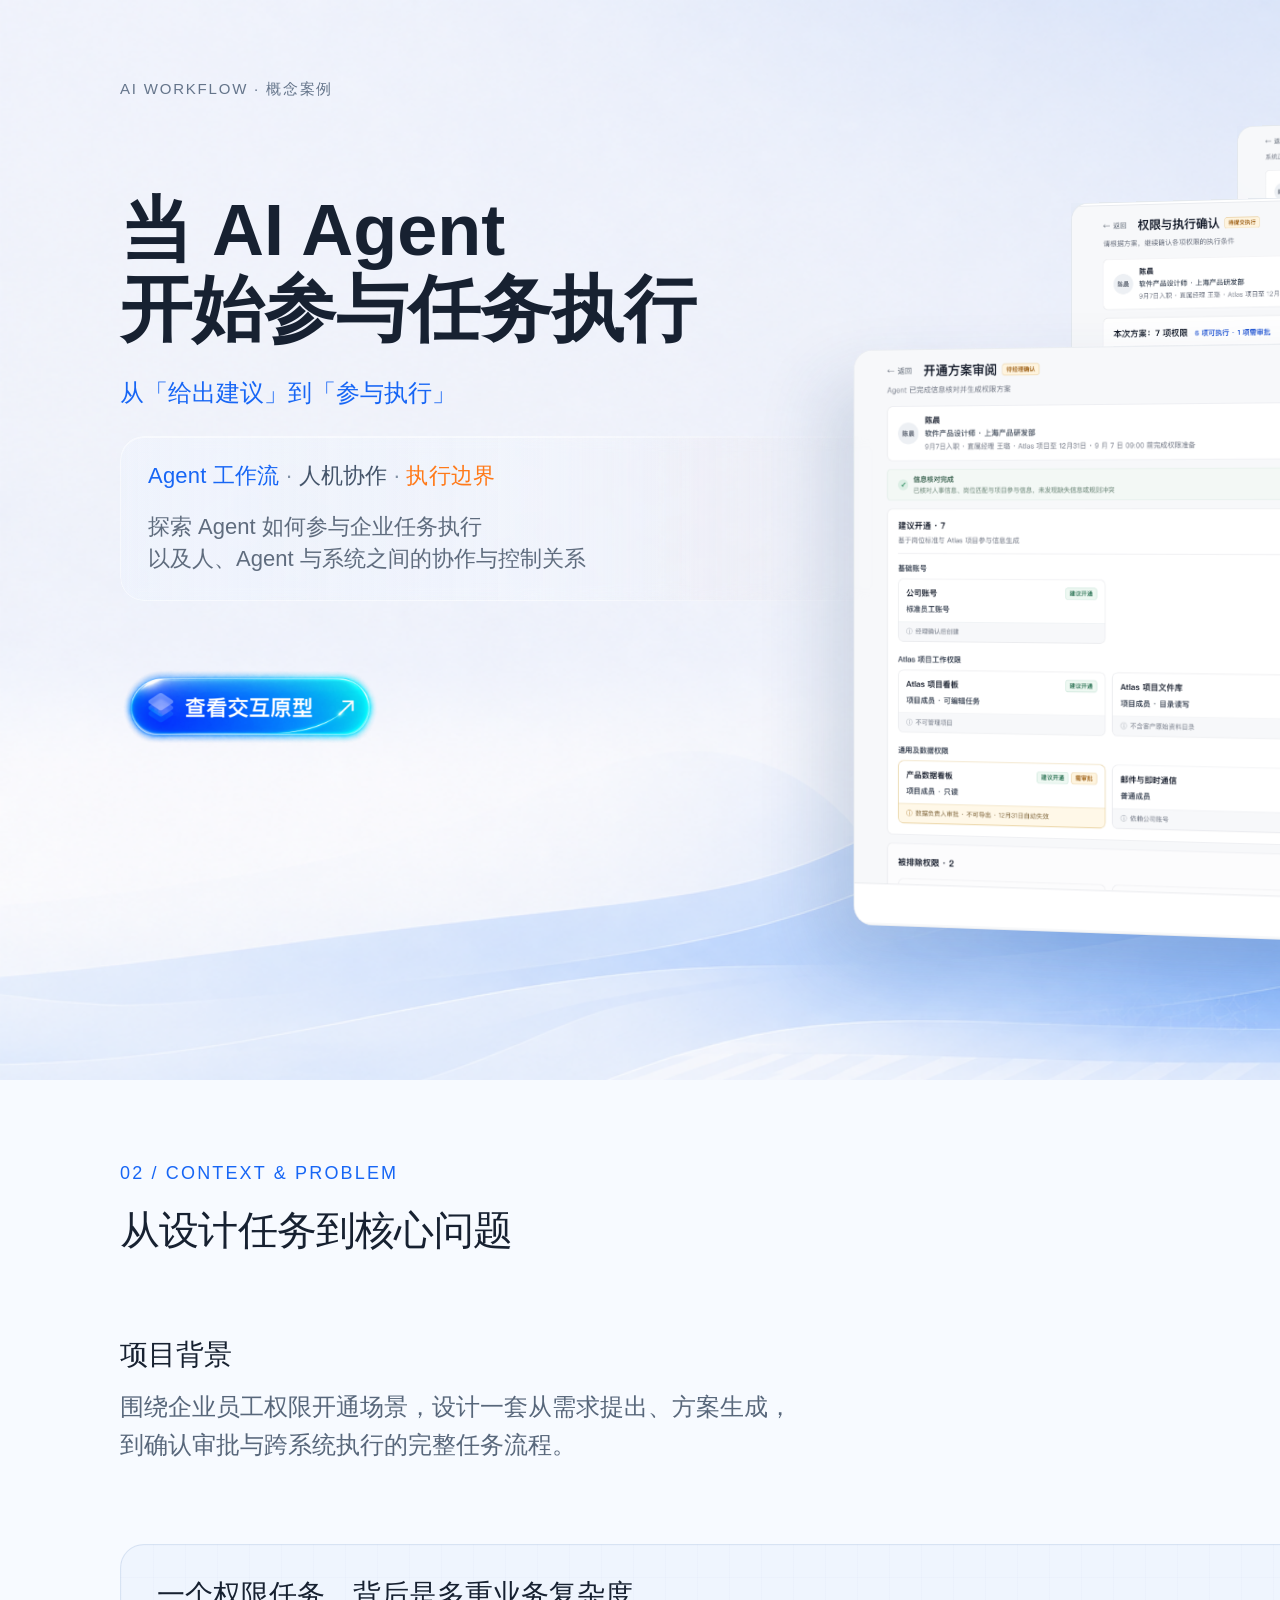
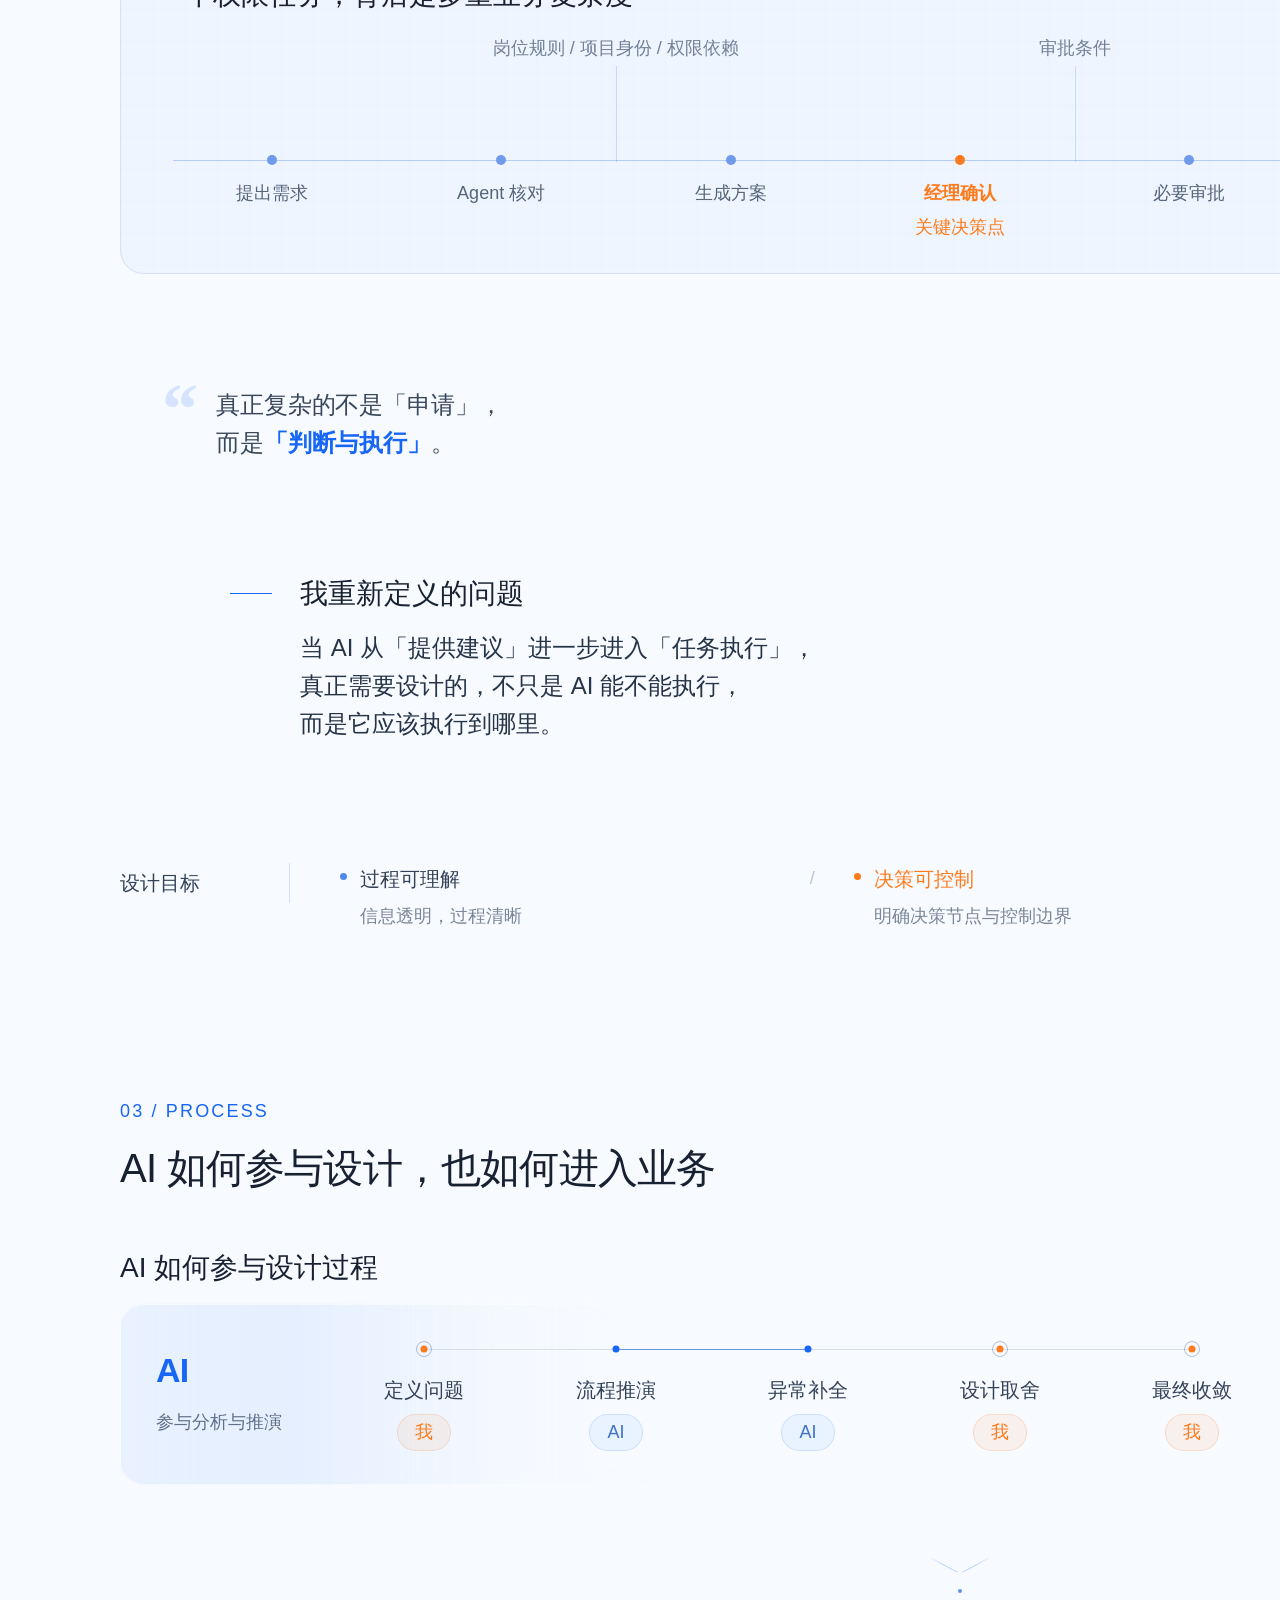
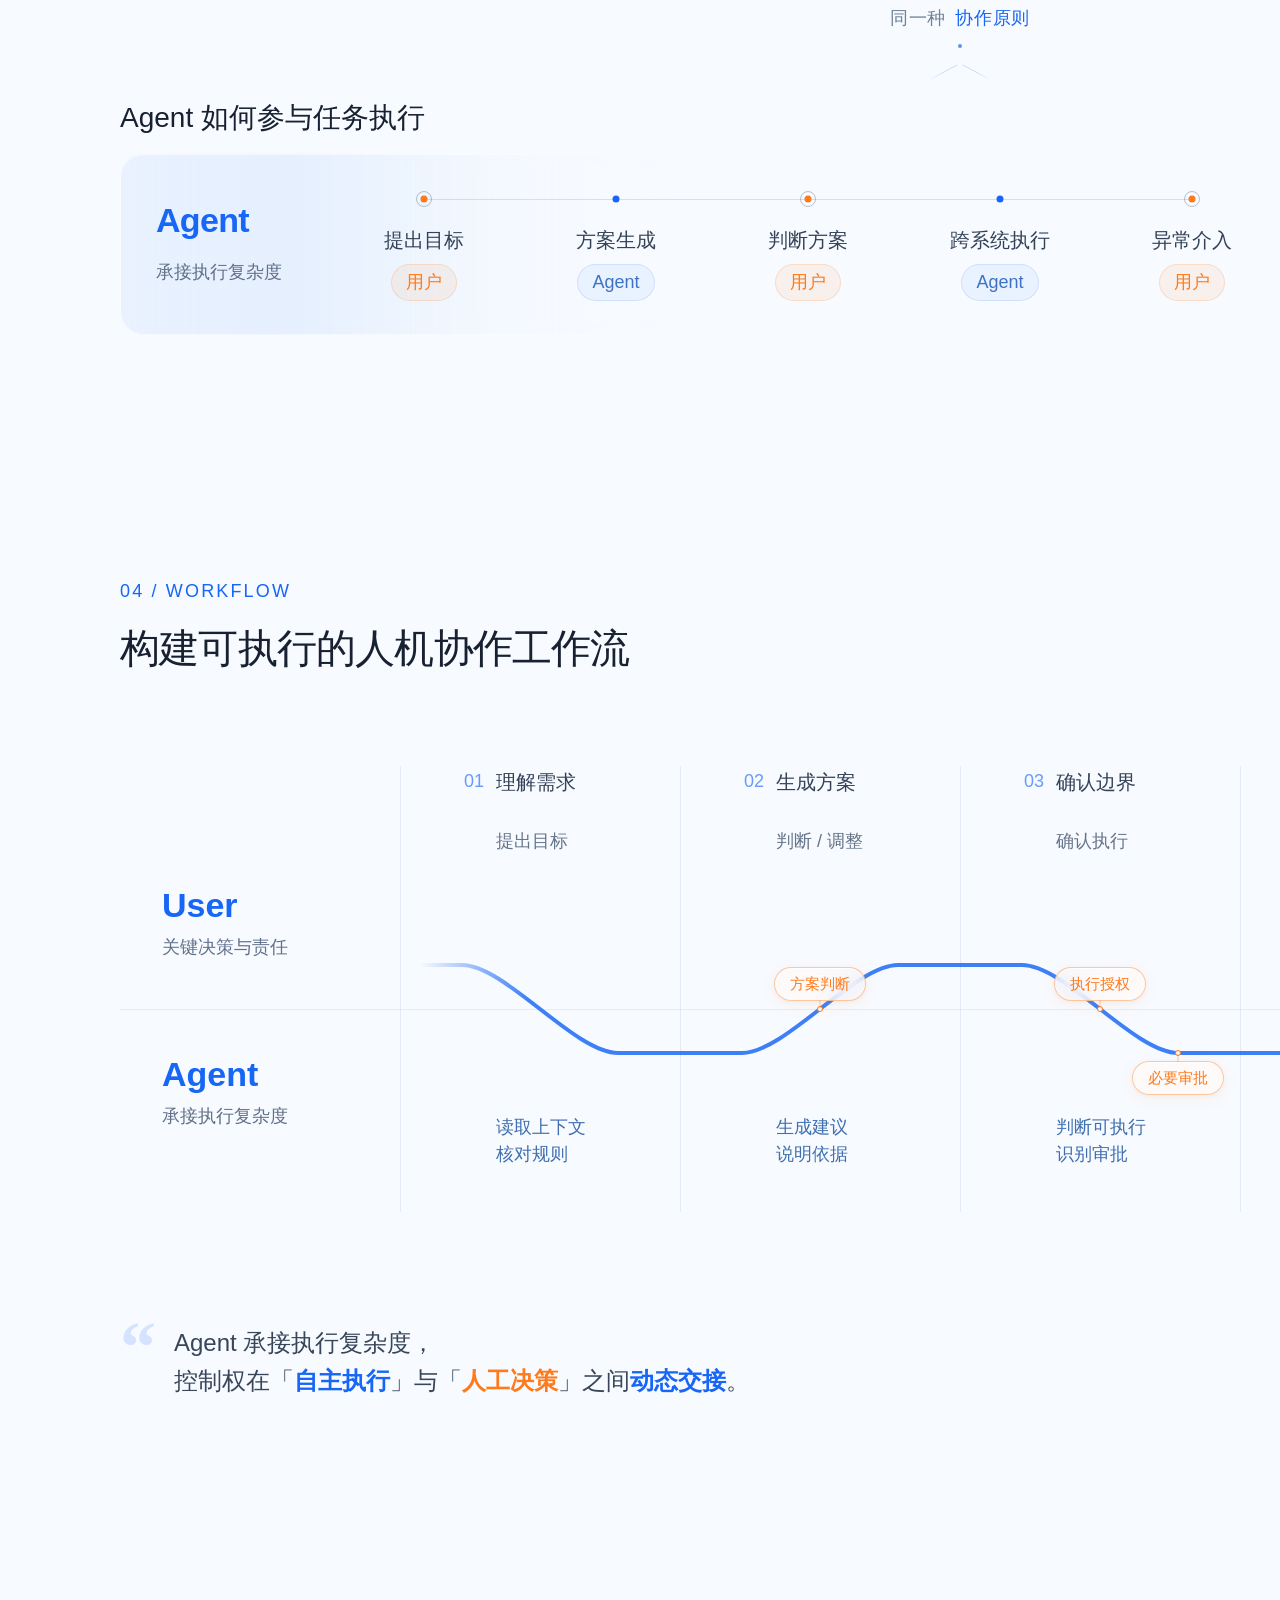
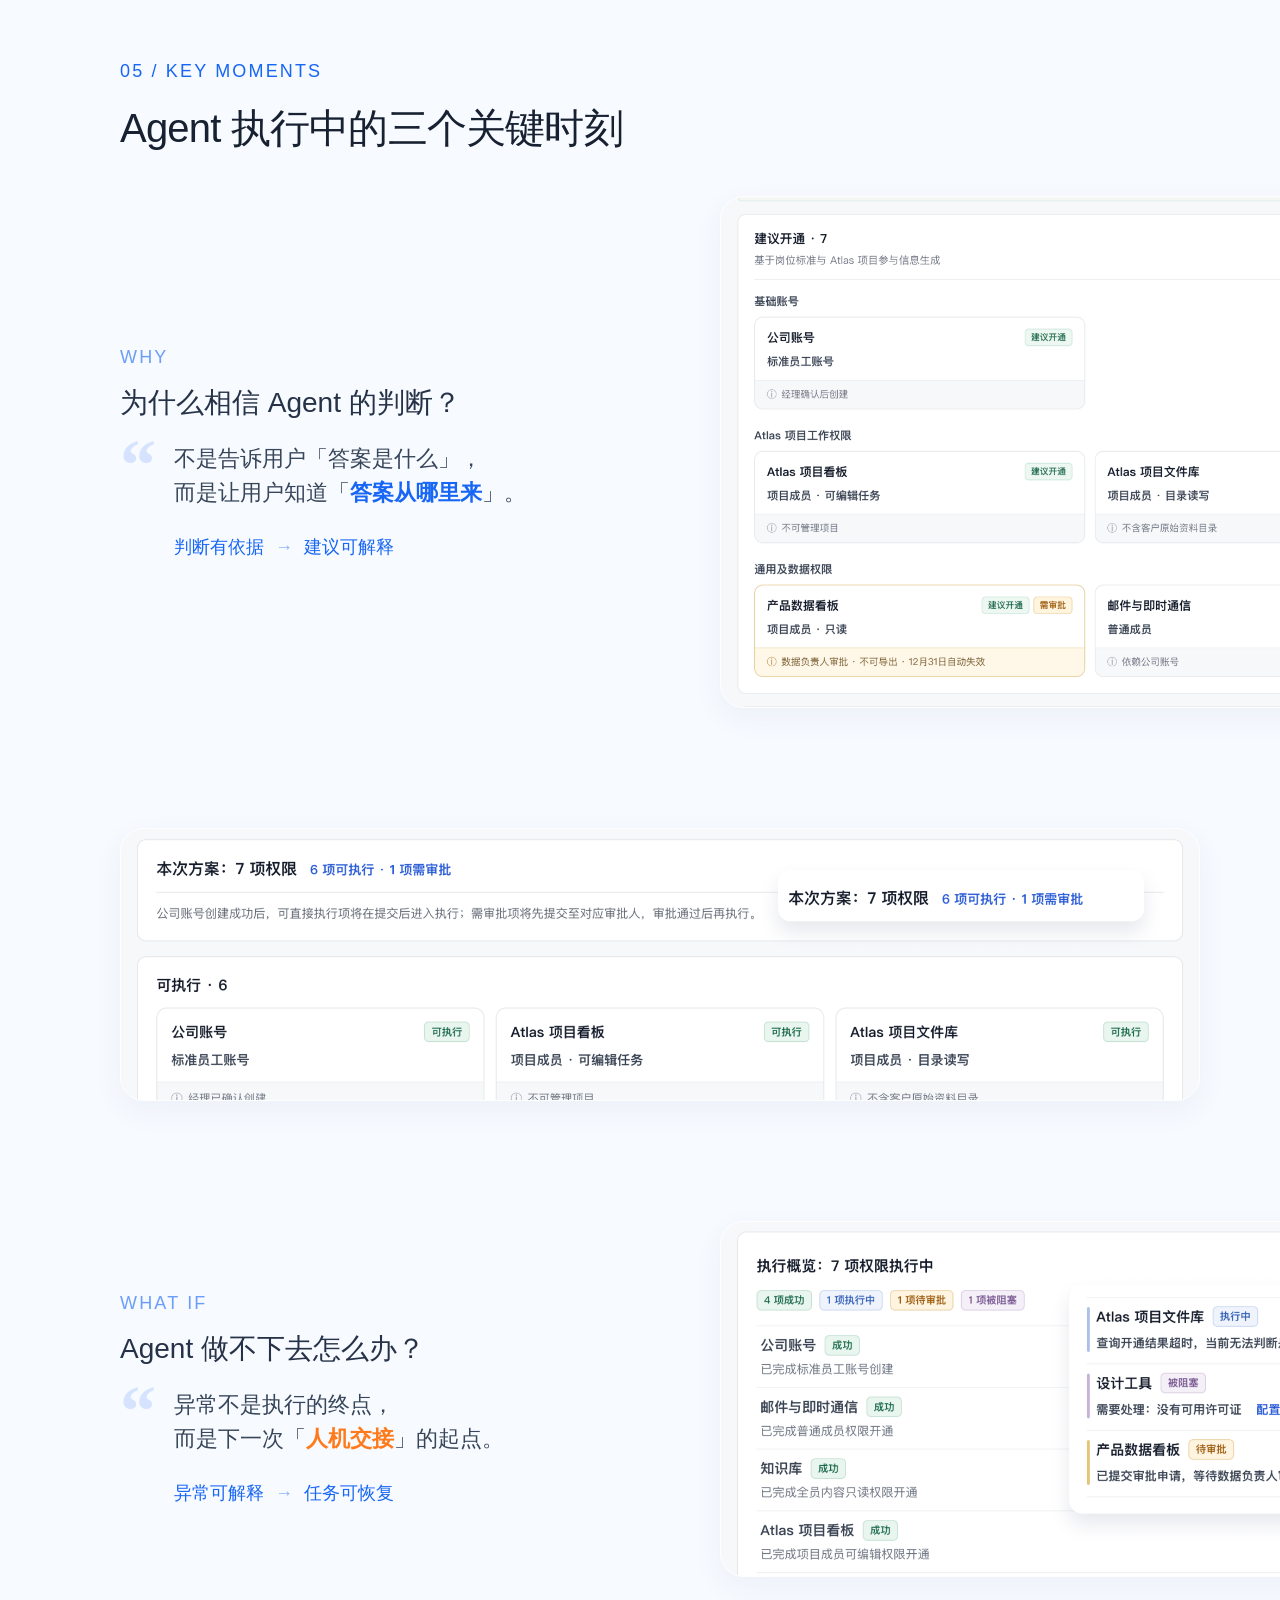
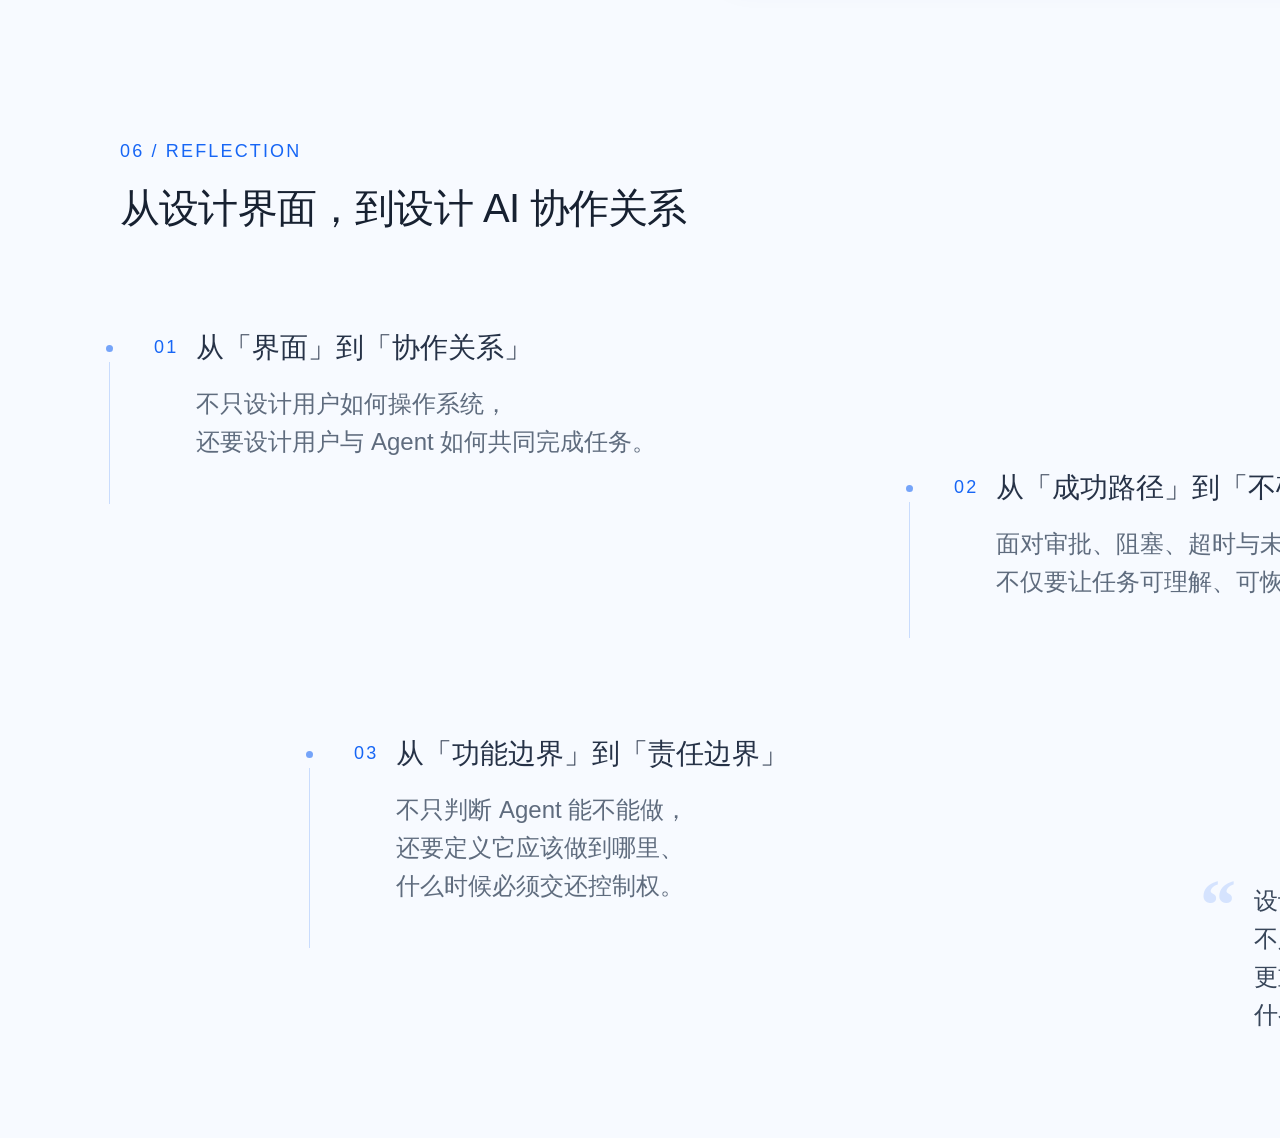
==== commit 4764e6b7: "update prototype demo link" ====
--- a/ai-agent/index.html
+++ b/ai-agent/index.html
@@ -44,7 +44,7 @@
           </figure>
         </div>
 
-        <a class="prototype-cta" id="prototype" href="#prototype" aria-label="查看交互原型"></a>
+        <a class="prototype-cta" id="prototype" href="https://635549635-afk.github.io/atlas-permission-prototype/" target="_blank" rel="noopener noreferrer" aria-label="查看交互原型"></a>
 
       </section>
 
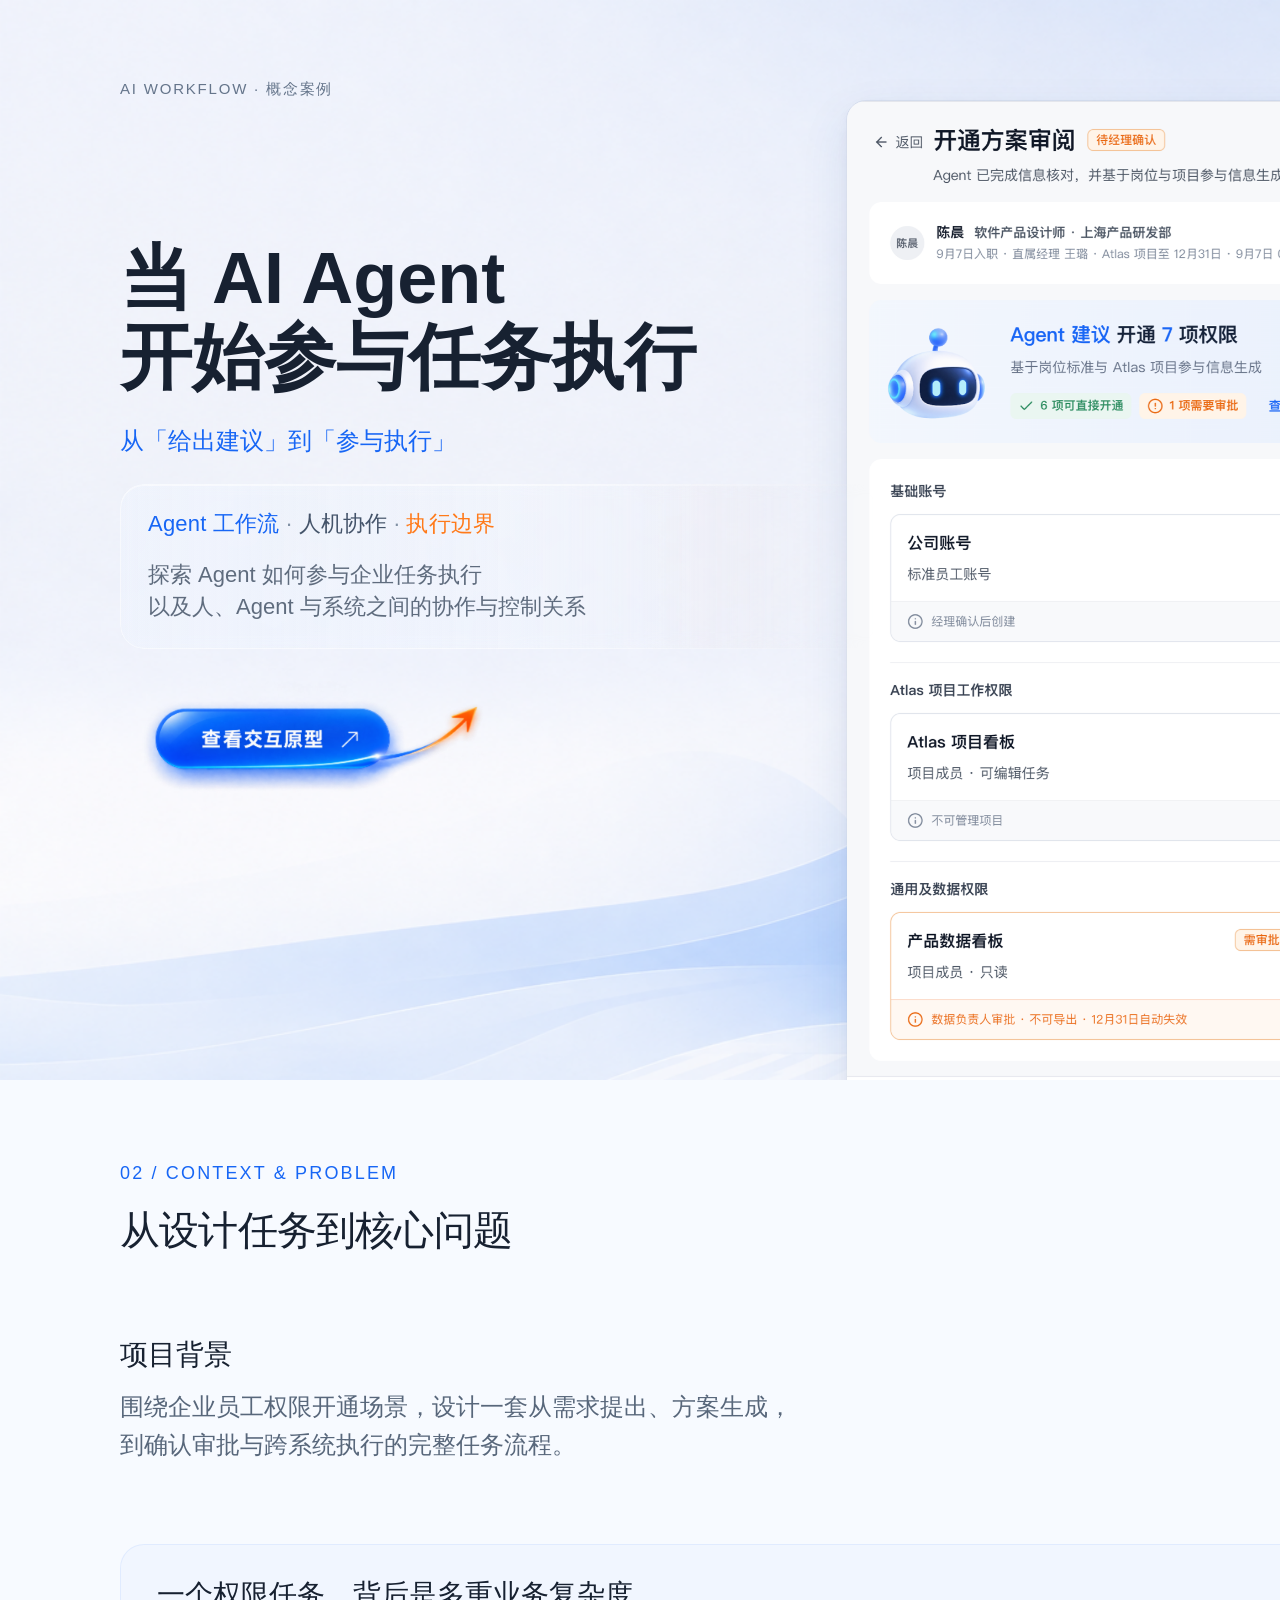
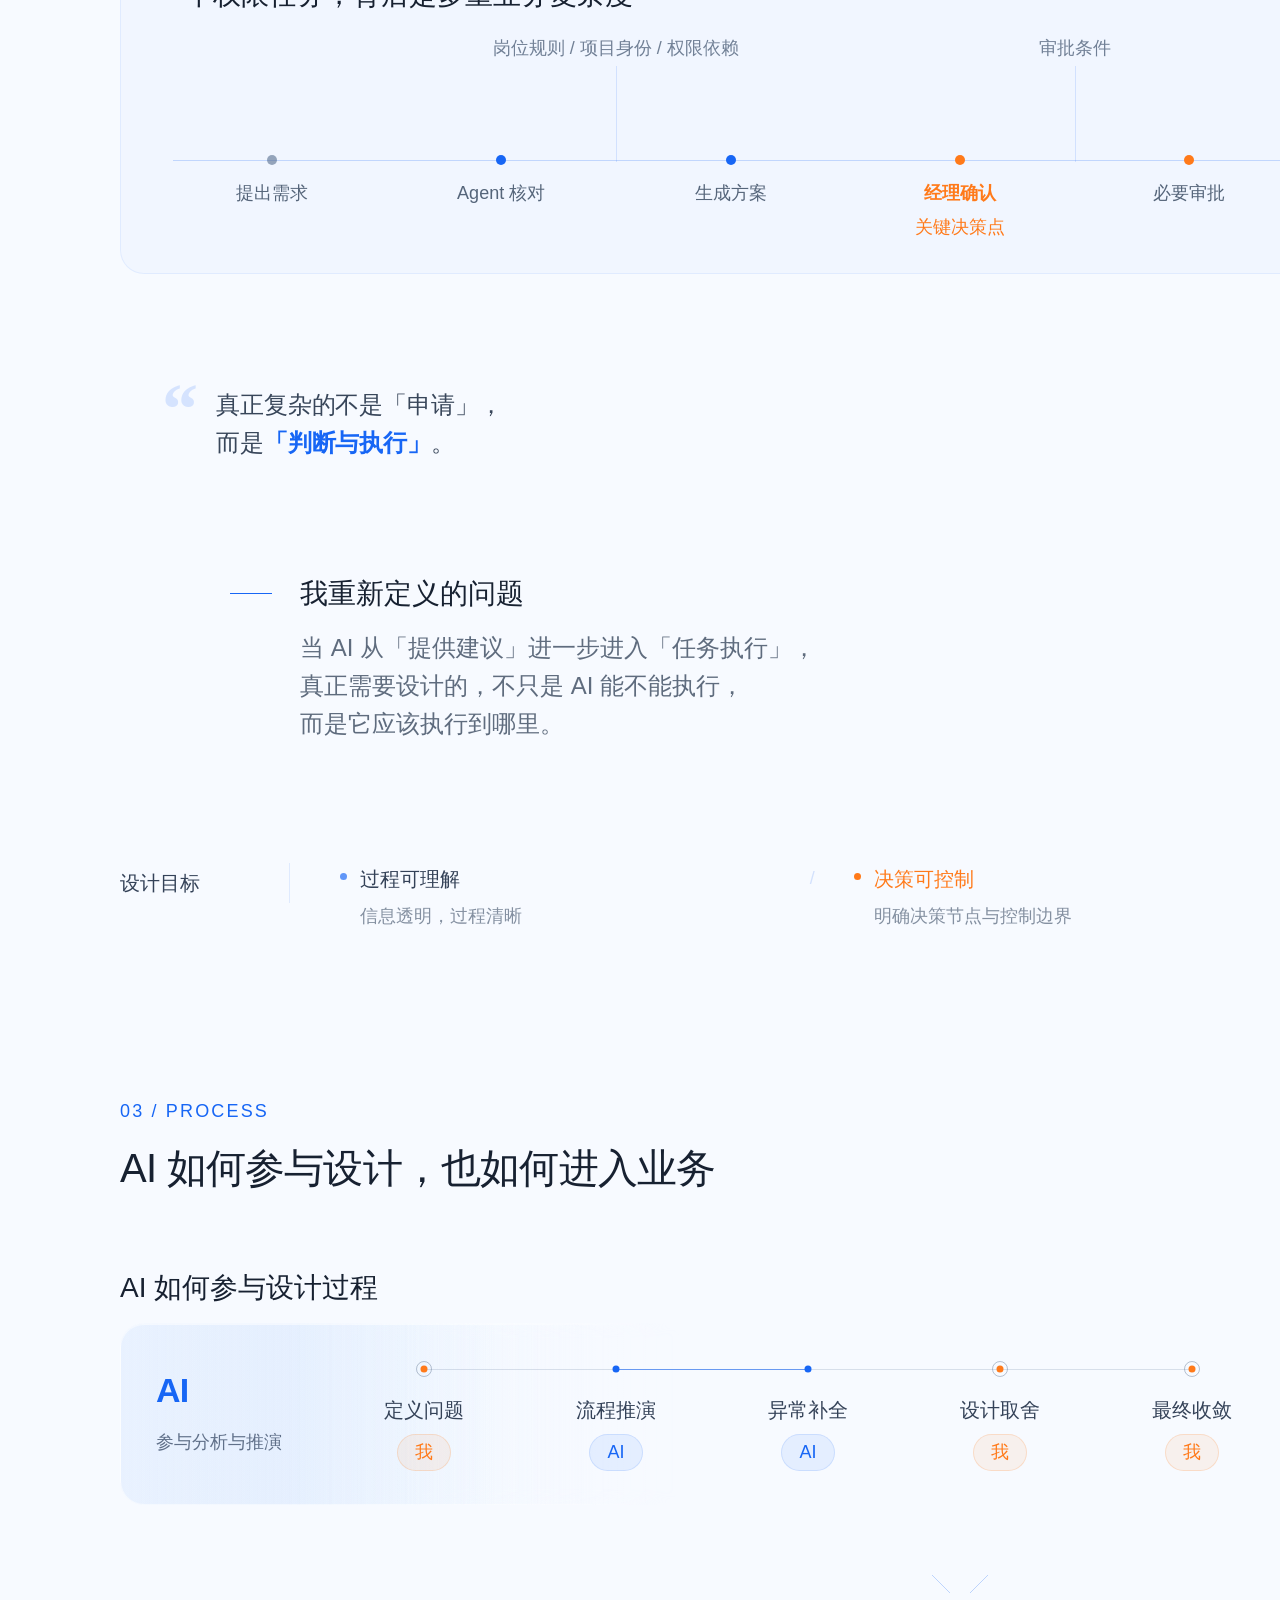
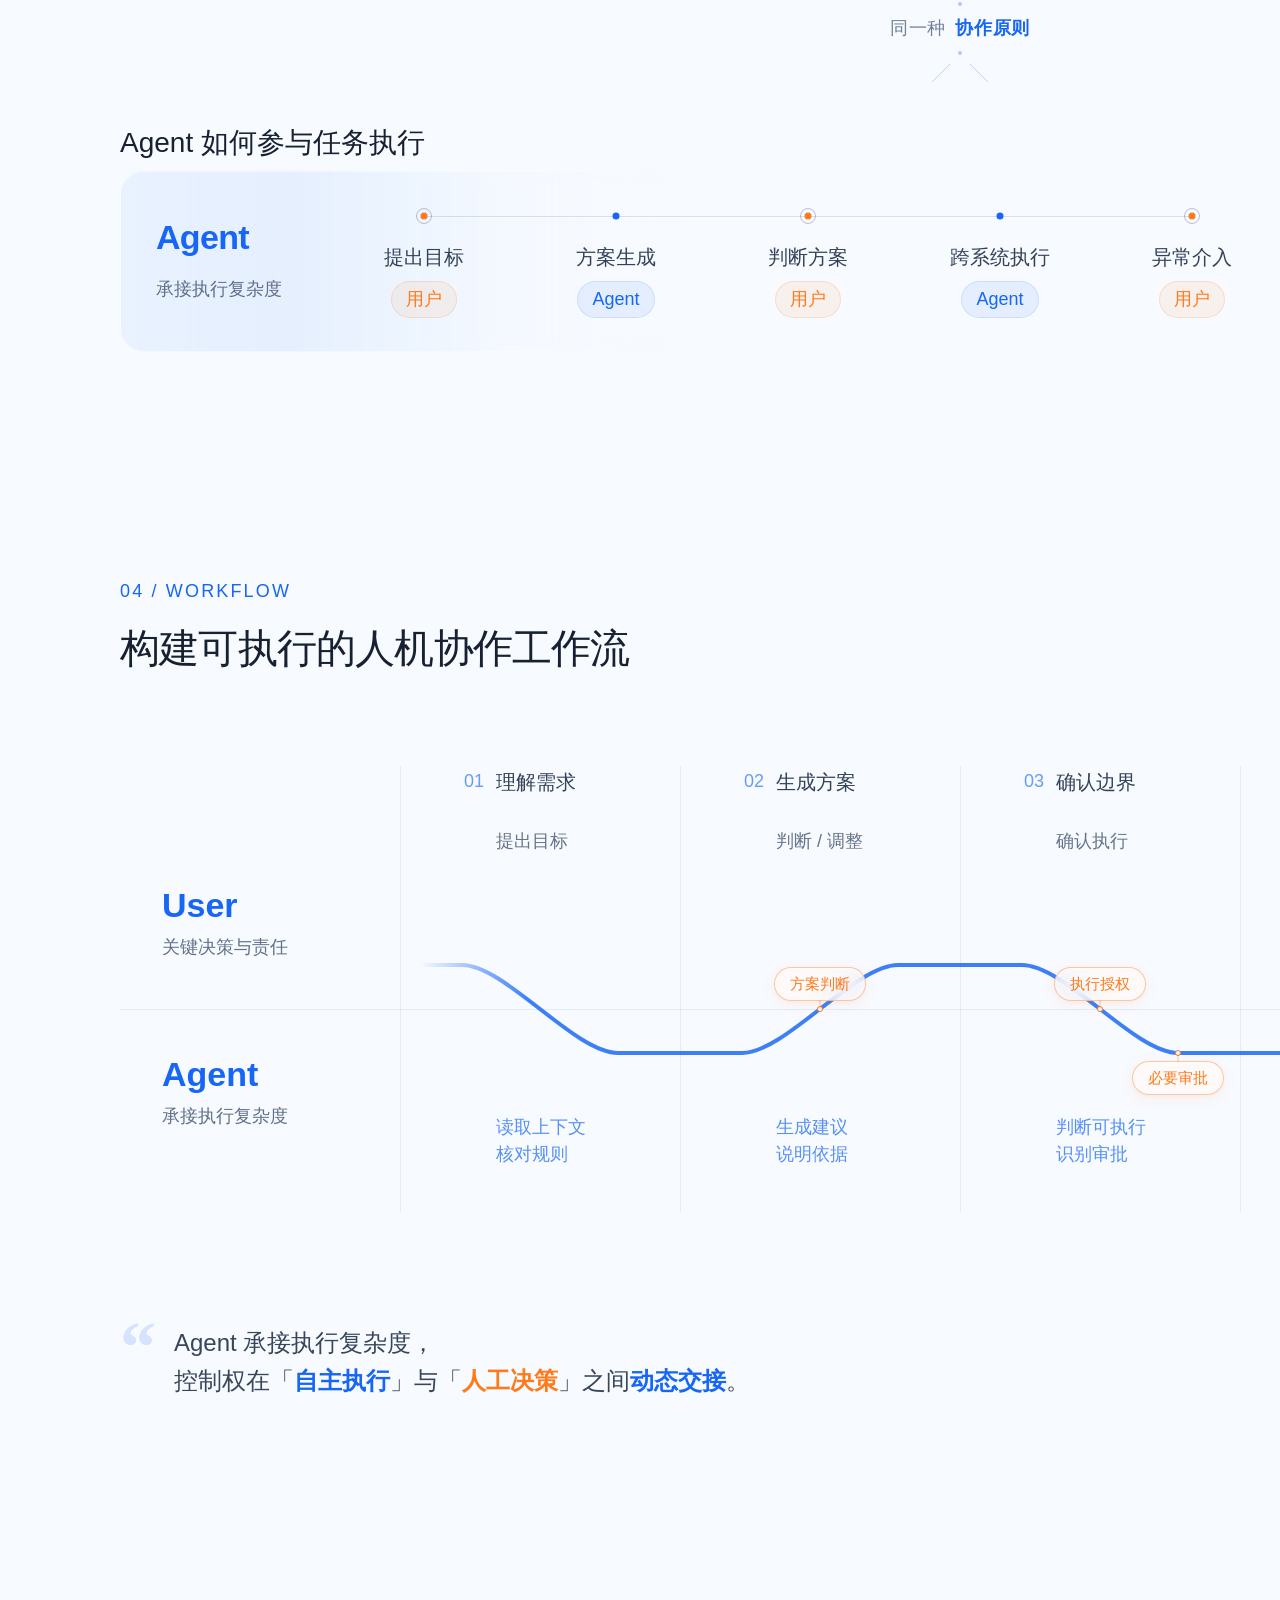
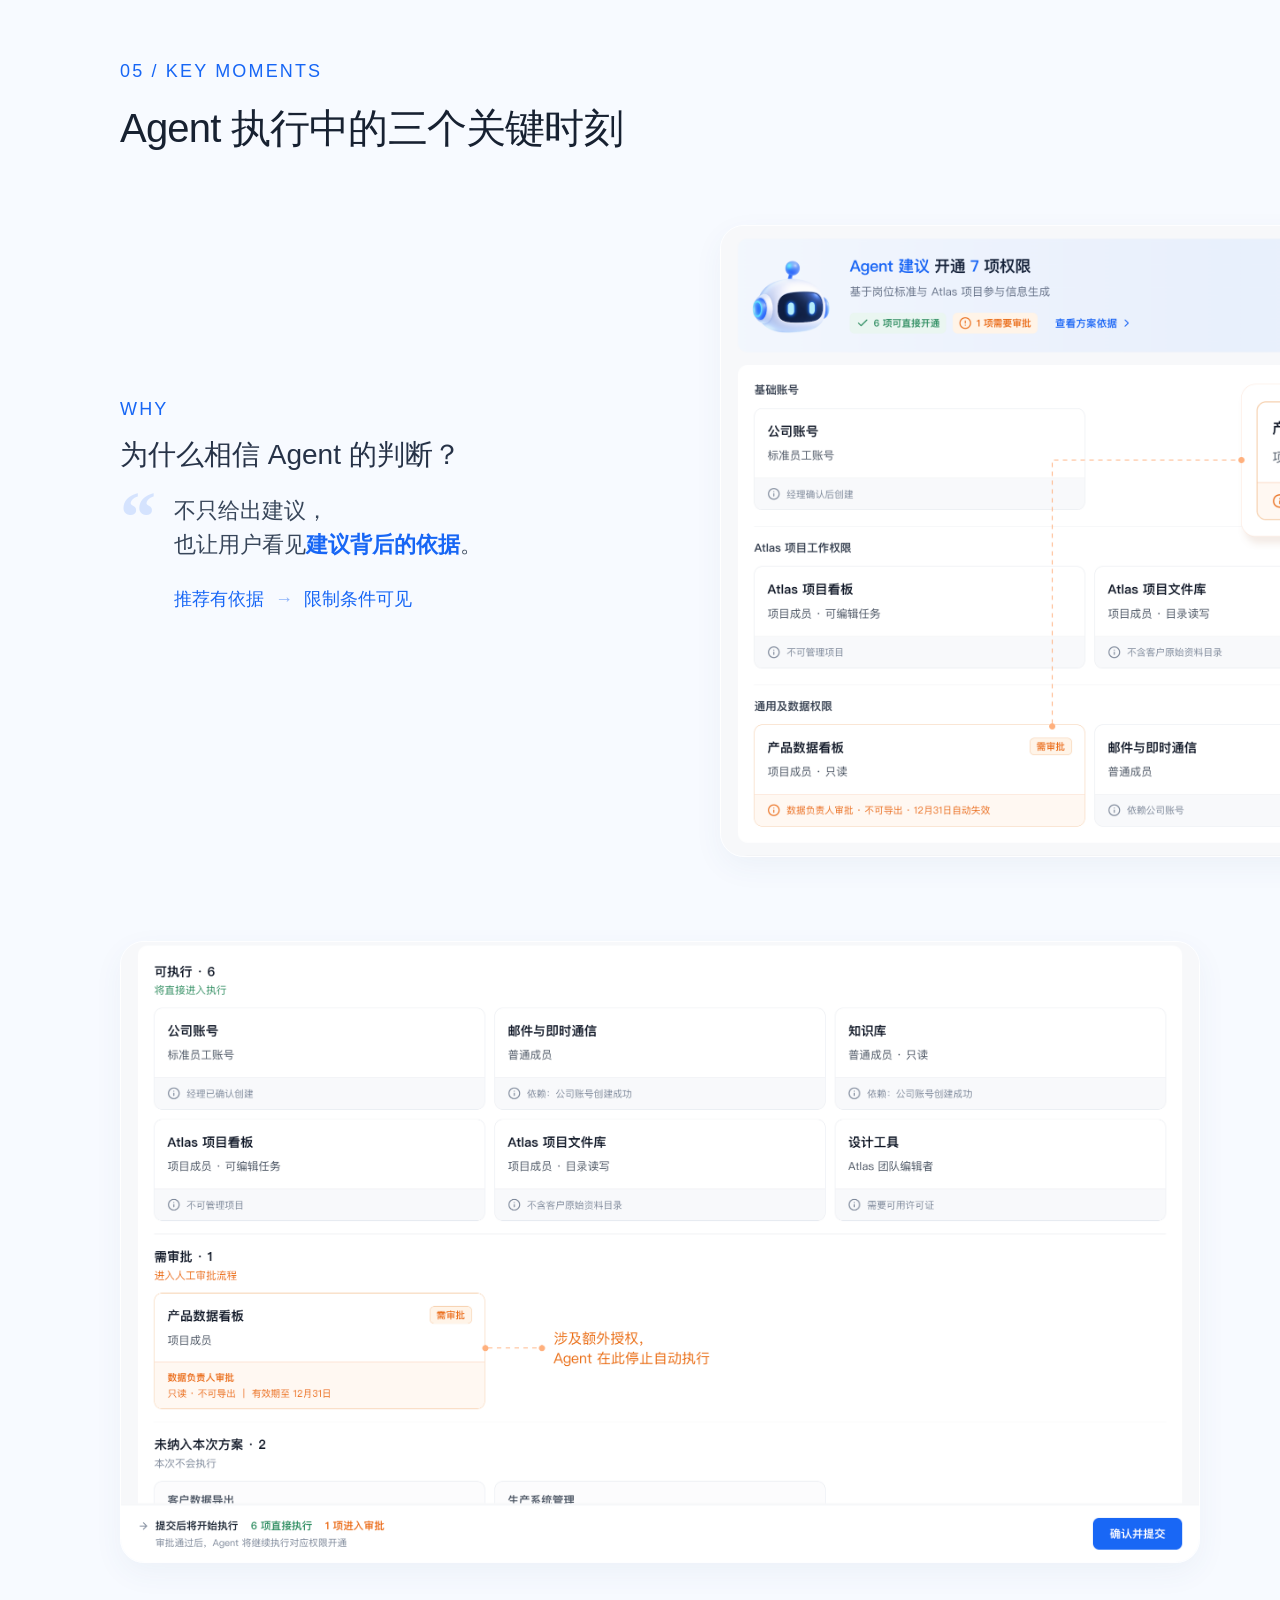
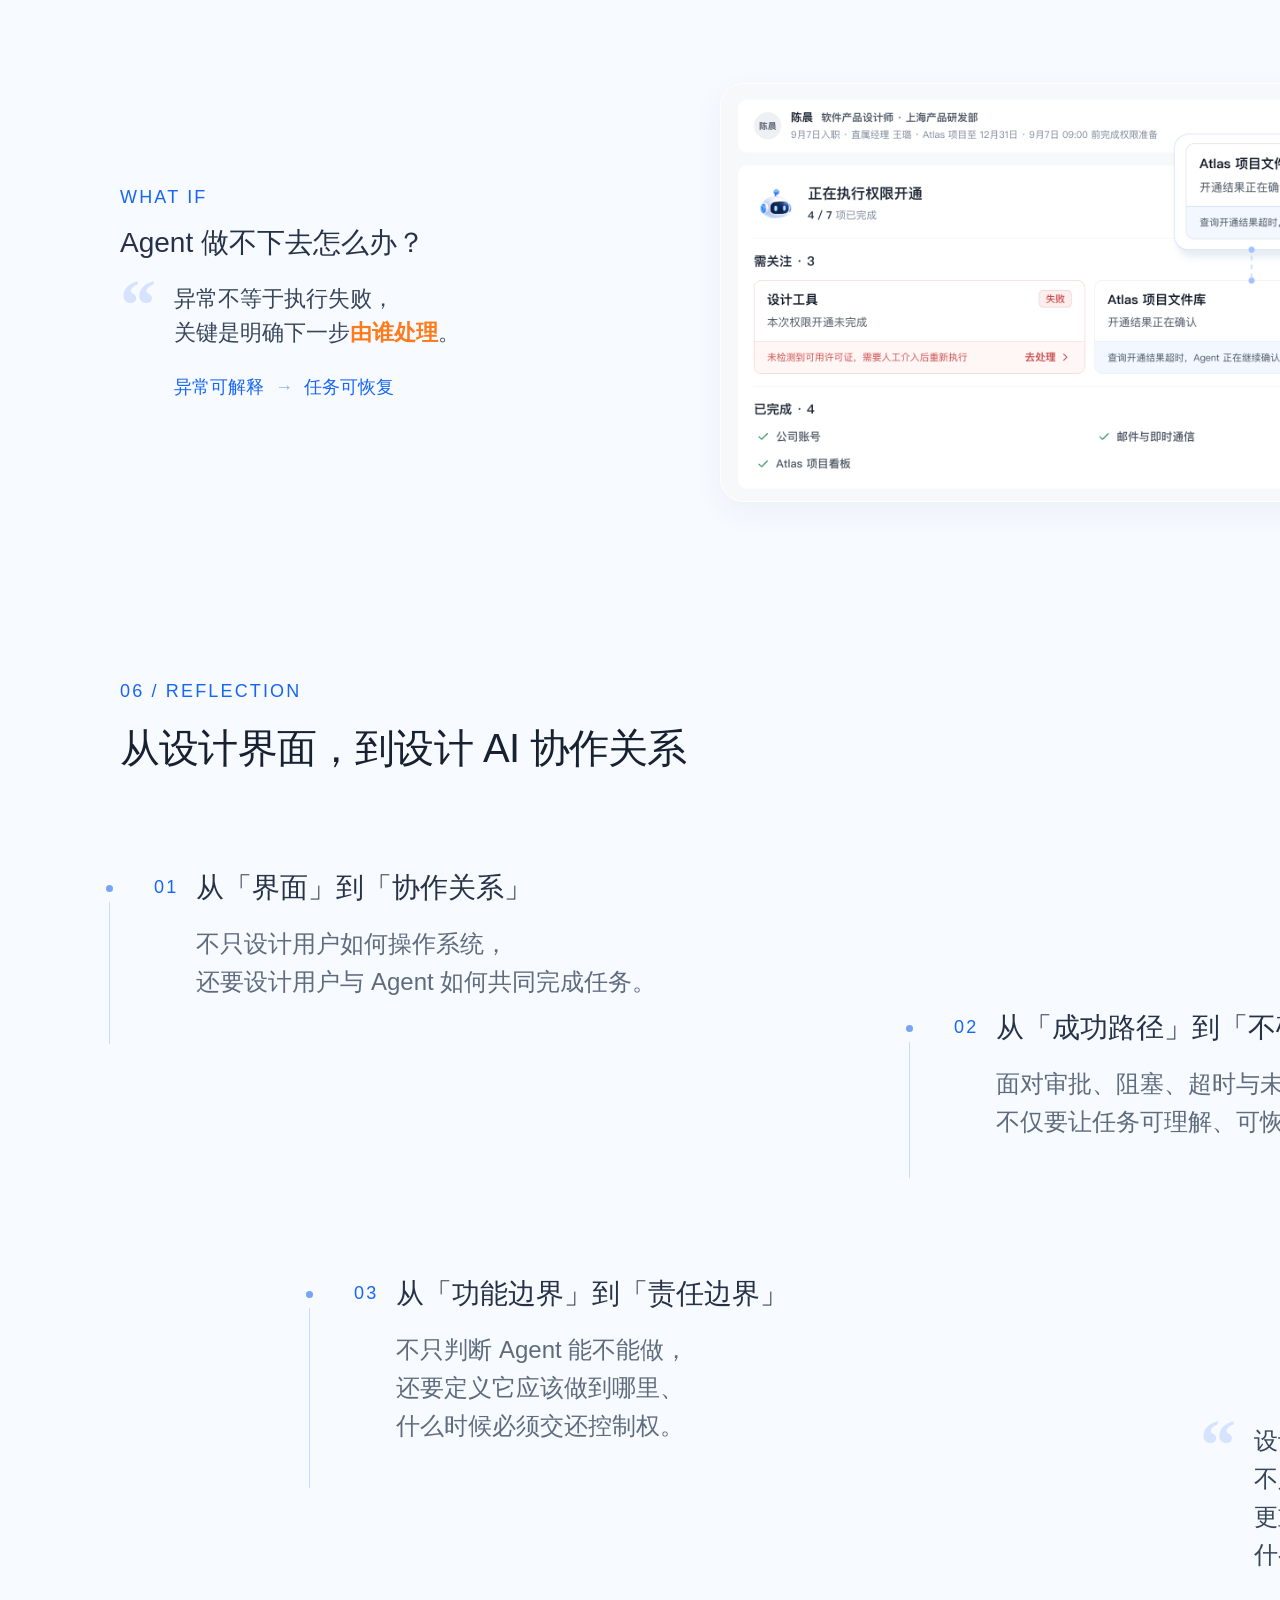
==== commit 6476e971: "refine AI agent case visuals" ====
--- a/ai-agent/index.html
+++ b/ai-agent/index.html
@@ -5,6 +5,7 @@
     <meta name="viewport" content="width=device-width, initial-scale=1.0">
     <meta name="description" content="AI 工作流概念设计案例">
     <title>当AI Agent开始参与任务执行</title>
+    <link rel="preload" as="image" href="assets/cover-p01.png" fetchpriority="high">
     <link rel="stylesheet" href="styles.css">
   </head>
   <body>
@@ -25,26 +26,17 @@
         </header>
 
         <div class="hero-visual" aria-label="方案生成、用户确认与 Agent 执行的产品流程界面">
-          <figure class="process-screen process-screen--execution">
-            <div class="process-screen__viewport">
-              <img src="assets/P03.png" alt="跨系统执行进度，包含成功、执行中、被阻塞和待审批状态">
-            </div>
-          </figure>
-
-          <figure class="process-screen process-screen--confirmation">
-            <div class="process-screen__viewport">
-              <img src="assets/P02.png" alt="权限与执行确认界面">
-            </div>
-          </figure>
-
           <figure class="process-screen process-screen--proposal">
             <div class="process-screen__viewport">
-              <img src="assets/main.png" alt="开通方案审阅与核心权限方案界面">
+              <img src="assets/cover-p01.png" alt="开通方案审阅与核心权限方案界面" loading="eager" fetchpriority="high">
             </div>
           </figure>
         </div>
 
-        <a class="prototype-cta" id="prototype" href="https://635549635-afk.github.io/atlas-permission-prototype/" target="_blank" rel="noopener noreferrer" aria-label="查看交互原型"></a>
+        <div class="prototype-cta">
+          <a class="prototype-cta__hotspot" id="prototype" href="https://635549635-afk.github.io/atlas-permission-prototype/" target="_blank" rel="noopener noreferrer" aria-label="查看交互原型"></a>
+          <img class="prototype-cta__image" src="assets/anniu.png" alt="" aria-hidden="true">
+        </div>
 
       </section>
 
@@ -237,23 +229,23 @@
             <div class="key-moment__copy">
               <p class="key-moment__label">WHY</p>
               <h3>为什么相信 Agent 的判断？</h3>
-              <p class="key-moment__design-principle">不是告诉用户「答案是什么」，<br>而是让用户知道「<span>答案从哪里来</span>」。</p>
-              <p class="key-moment__principle">判断有依据 <span>→</span> 建议可解释</p>
-            </div>
-            <figure class="evidence-stage">
-              <img class="evidence-stage__full" src="assets/01.png" alt="完整权限方案与展开的方案依据">
+              <p class="key-moment__design-principle">不只给出建议，<br>也让用户看见<span>建议背后的依据</span>。</p>
+              <p class="key-moment__principle">推荐有依据 <span>→</span> 限制条件可见</p>
+            </div>
+            <figure class="evidence-stage">
+              <img class="evidence-stage__full" src="assets/p05-why.png" alt="完整权限方案与展开的方案依据">
             </figure>
           </article>
 
           <article class="key-moment key-moment--when">
             <figure class="evidence-stage">
-              <img class="evidence-stage__full" src="assets/02.png" alt="完整权限执行条件判断界面">
+              <img class="evidence-stage__full" src="assets/p05-when.png" alt="完整权限执行条件判断界面">
             </figure>
             <div class="key-moment__copy">
               <p class="key-moment__label">WHEN</p>
               <h3>什么时候交还控制权？</h3>
               <p class="key-moment__design-principle">Agent 可以判断「<span class="key-moment__accent--agent">能不能做</span>」，<br>但不替用户决定「<span class="key-moment__accent--human">要不要做</span>」。</p>
-              <p class="key-moment__principle"><strong class="key-moment__accent--agent">执行有边界</strong> <span>→</span> <strong class="key-moment__accent--human">控制可交还</strong></p>
+              <p class="key-moment__principle"><strong class="key-moment__accent--agent">执行有边界</strong> <span>→</span> <strong class="key-moment__accent--human">关键节点需确认</strong></p>
             </div>
           </article>
 
@@ -261,14 +253,67 @@
             <div class="key-moment__copy">
               <p class="key-moment__label">WHAT IF</p>
               <h3>Agent 做不下去怎么办？</h3>
-              <p class="key-moment__design-principle">异常不是执行的终点，<br>而是下一次「<span class="key-moment__accent--human">人机交接</span>」的起点。</p>
+              <p class="key-moment__design-principle">异常不等于执行失败，<br>关键是明确下一步<span class="key-moment__accent--human">由谁处理</span>。</p>
               <p class="key-moment__principle">异常可解释 <span>→</span> 任务可恢复</p>
             </div>
             <figure class="evidence-stage">
-              <img class="evidence-stage__full" src="assets/03.png" alt="完整跨系统执行进度与异常状态界面">
+              <img class="evidence-stage__full" src="assets/p05-what-if.png" alt="完整跨系统执行进度与异常状态界面">
             </figure>
           </article>
         </section>
+      </section>
+
+      <section class="page-unit print-key-moments-page print-key-moments-page--why" aria-labelledby="print-key-moments-why-title" hidden>
+        <span class="editorial-section-number print-key-moments-page__section-number" aria-hidden="true">05</span>
+        <header class="print-key-moments-page__header">
+          <p>05 / KEY MOMENTS</p>
+          <h2 id="print-key-moments-why-title">Agent 执行中的三个关键时刻</h2>
+        </header>
+
+        <article class="key-moment key-moment--why print-key-moment print-key-moment--why">
+          <div class="key-moment__copy">
+            <p class="key-moment__label">WHY</p>
+            <h3>为什么相信 Agent 的判断？</h3>
+            <p class="key-moment__design-principle">不只给出建议，<br>也让用户看见<span>建议背后的依据</span>。</p>
+            <p class="key-moment__principle">推荐有依据 <span>→</span> 限制条件可见</p>
+          </div>
+          <figure class="evidence-stage">
+            <img class="evidence-stage__full" src="assets/p05-why.png" alt="完整权限方案与展开的方案依据">
+          </figure>
+        </article>
+      </section>
+
+      <section class="page-unit print-key-moments-page print-key-moments-page--when-what-if" aria-labelledby="print-key-moments-when-title" hidden>
+        <header class="print-key-moments-page__header">
+          <p>05 / KEY MOMENTS</p>
+          <h2 id="print-key-moments-when-title">Agent 执行中的三个关键时刻</h2>
+        </header>
+
+        <div class="print-key-moments-page__stack">
+          <article class="key-moment key-moment--when print-key-moment print-key-moment--when">
+            <figure class="evidence-stage">
+              <img class="evidence-stage__full" src="assets/p05-when.png" alt="完整权限执行条件判断界面">
+            </figure>
+            <div class="key-moment__copy">
+              <p class="key-moment__label">WHEN</p>
+              <h3>什么时候交还控制权？</h3>
+              <p class="key-moment__design-principle">Agent 可以判断「<span class="key-moment__accent--agent">能不能做</span>」，<br>但不替用户决定「<span class="key-moment__accent--human">要不要做</span>」。</p>
+              <p class="key-moment__principle"><strong class="key-moment__accent--agent">执行有边界</strong> <span>→</span> <strong class="key-moment__accent--human">关键节点需确认</strong></p>
+            </div>
+          </article>
+
+          <article class="key-moment key-moment--what-if print-key-moment print-key-moment--what-if">
+            <div class="key-moment__copy">
+              <p class="key-moment__label">WHAT IF</p>
+              <h3>Agent 做不下去怎么办？</h3>
+              <p class="key-moment__design-principle">异常不等于执行失败，<br>关键是明确下一步<span class="key-moment__accent--human">由谁处理</span>。</p>
+              <p class="key-moment__principle">异常可解释 <span>→</span> 任务可恢复</p>
+            </div>
+            <figure class="evidence-stage">
+              <img class="evidence-stage__full" src="assets/p05-what-if.png" alt="完整跨系统执行进度与异常状态界面">
+            </figure>
+          </article>
+        </div>
       </section>
 
       <section class="page-unit reflection-page" aria-labelledby="reflection-title">
--- a/ai-agent/styles.css
+++ b/ai-agent/styles.css
@@ -33,9 +33,16 @@
   text-rendering: optimizeLegibility;
 }
 
-.case-page,
-.hero {
-  width: 1920px;
+.case-page {
+  width: 100%;
+  min-width: 1920px;
+  background: linear-gradient(
+    to bottom,
+    #eef4ff 0,
+    #eef4ff 1080px,
+    #f7faff 1080px,
+    #f7faff 100%
+  );
 }
 
 .page-unit {
@@ -90,6 +97,7 @@
 
 .hero__content {
   padding-top: 44px;
+  transform: translateY(48px);
 }
 
 .hero__copy h1 {
@@ -200,9 +208,9 @@
 
 .process-screen--execution {
   z-index: 1;
-  top: 80px;
-  left: 1217px;
-  width: 613px;
+  top: 87px;
+  left: 1140px;
+  width: 593px;
   transform: translate3d(0, 0, -160px) rotateX(0deg) rotateY(-8deg) rotateZ(0deg);
   transform-origin: 48% 50%;
   -webkit-mask-image: linear-gradient(to bottom left, #000 0%, #000 54%, rgba(0, 0, 0, 0.72) 76%, transparent 100%);
@@ -210,19 +218,18 @@
 }
 
 .process-screen--execution .process-screen__viewport {
-  height: 431px;
-  box-shadow: -18px 18px 44px rgba(54, 87, 135, 0.06);
+  box-shadow: 0 12px 32px rgba(31, 78, 145, 0.06);
 }
 
 .process-screen--execution img {
-  transform: translateY(-34px);
+  transform: none;
 }
 
 .process-screen--confirmation {
   z-index: 2;
-  top: 180px;
-  left: 1045px;
-  width: 679px;
+  top: 202px;
+  left: 1005px;
+  width: 669px;
   transform: translate3d(0, 0, -80px) rotateX(0deg) rotateY(-8deg) rotateZ(0deg);
   transform-origin: 48% 50%;
   -webkit-mask-image: linear-gradient(to bottom left, #000 0%, #000 62%, rgba(0, 0, 0, 0.76) 82%, transparent 100%);
@@ -230,20 +237,19 @@
 }
 
 .process-screen--confirmation .process-screen__viewport {
-  height: 538px;
-  box-shadow: -22px 24px 52px rgba(48, 79, 126, 0.09);
+  box-shadow: 0 18px 44px rgba(31, 78, 145, 0.1);
 }
 
 .process-screen--confirmation img {
-  transform: translateY(-32px);
+  transform: none;
 }
 
 .process-screen--proposal {
   z-index: 3;
-  top: 345px;
-  left: 834px;
-  width: 770px;
-  transform: translate3d(0, 0, 0) rotateX(0deg) rotateY(-8deg) rotateZ(0deg);
+  top: 100px;
+  left: 846px;
+  width: 1360px;
+  transform: none;
   transform-origin: 48% 50%;
 }
 
@@ -292,30 +298,55 @@
 .process-screen--proposal .process-screen__viewport {
   height: auto;
   border-radius: 20px;
-  background: #fff;
-  box-shadow: -32px 34px 72px rgba(43, 72, 116, 0.16);
+  background: transparent;
+  box-shadow:
+    0 20px 48px rgba(31, 78, 145, 0.1),
+    0 4px 14px rgba(31, 78, 145, 0.05);
+}
+
+.process-screen--proposal img {
+  transform: none;
 }
 
 .prototype-cta {
   position: absolute;
   z-index: 7;
-  top: 660px;
-  left: 120px;
+  top: 668px;
+  left: 115px;
+  width: 390px;
+  aspect-ratio: 2038 / 771;
+  overflow: visible;
+}
+
+.prototype-cta__image {
+  position: absolute;
+  z-index: 1;
+  inset: 0;
   display: block;
-  width: 260px;
-  height: 95px;
-  border: 0;
-  outline: 0;
-  color: #fff;
-  background: url("assets/anniu.png") center / contain no-repeat;
-  box-shadow: none;
-  text-decoration: none;
-}
-
-.prototype-cta:focus,
-.prototype-cta:focus-visible {
-  outline: none;
-  box-shadow: none;
+  width: 100%;
+  height: auto;
+  pointer-events: none;
+  transition:
+    filter 240ms ease-out,
+    transform 240ms ease-out;
+}
+
+.prototype-cta__hotspot {
+  position: absolute;
+  z-index: 2;
+  inset: 0;
+  border-radius: 0;
+  cursor: pointer;
+}
+
+.prototype-cta__hotspot:hover + .prototype-cta__image {
+  filter: brightness(1.03);
+  transform: translateY(-2px);
+}
+
+.prototype-cta__hotspot:focus-visible {
+  outline: 2px solid rgba(23, 102, 245, 0.38);
+  outline-offset: 3px;
 }
 
 .hero__meta {
@@ -1510,7 +1541,7 @@
 
 .context-v3__question > p:last-child {
   margin: 22px 0 0;
-  color: #263448;
+  color: var(--muted);
   font-size: 24px;
   font-weight: 400;
   letter-spacing: 0;
@@ -2547,11 +2578,15 @@
 }
 
 .collaboration--design {
-  top: 230px;
+  top: 250px;
 }
 
 .collaboration--product {
-  top: 680px;
+  top: 705px;
+}
+
+.process-page .collaboration--product .collaboration__body {
+  margin-top: 20px;
 }
 
 .collaboration h3 {
@@ -3146,31 +3181,35 @@
 }
 
 .process-page .collaboration-bridge {
-  top: 540px;
+  top: 550px;
   gap: 0;
-  width: auto;
+  width: 180px;
+  height: 121px;
+  box-sizing: border-box;
+  justify-content: flex-start;
+  padding: 7px 0;
 }
 
 .process-page .collaboration-bridge::before,
 .process-page .collaboration-bridge::after {
-  width: 64px;
-  height: 14px;
-  opacity: 0.48;
+  flex: 0 0 auto;
+  width: 76px;
+  height: 18px;
+  opacity: 1;
   background:
-    linear-gradient(28deg, transparent 47%, rgba(23, 102, 245, 0.48) 49%, rgba(23, 102, 245, 0.48) 51%, transparent 53%) left / 50% 100% no-repeat,
-    linear-gradient(-28deg, transparent 47%, rgba(23, 102, 245, 0.48) 49%, rgba(23, 102, 245, 0.48) 51%, transparent 53%) right / 50% 100% no-repeat;
+    linear-gradient(45deg, transparent 48.8%, rgba(23, 102, 245, 0.26) 49.4%, rgba(23, 102, 245, 0.26) 50.6%, transparent 51.2%) left / 50% 100% no-repeat,
+    linear-gradient(-45deg, transparent 48.8%, rgba(23, 102, 245, 0.26) 49.4%, rgba(23, 102, 245, 0.26) 50.6%, transparent 51.2%) right / 50% 100% no-repeat;
   clip-path: none;
-  -webkit-mask-image: linear-gradient(90deg, transparent, #000 24%, #000 76%, transparent);
-  mask-image: linear-gradient(90deg, transparent, #000 24%, #000 76%, transparent);
+  -webkit-mask-image: none;
+  mask-image: none;
 }
 
 .process-page .collaboration-bridge::before {
-  margin-bottom: 17px;
+  margin-bottom: 9px;
 }
 
 .process-page .collaboration-bridge::after {
-  opacity: 0.36;
-  transform: rotate(180deg);
+  transform: scaleY(-1);
 }
 
 .process-page .collaboration-bridge i {
@@ -3178,9 +3217,9 @@
   width: 4px;
   height: 4px;
   flex: 0 0 auto;
-  margin-bottom: 12px;
+  margin-bottom: 9px;
   border-radius: 50%;
-  background: #5f92e8;
+  background: rgba(23, 102, 245, 0.32);
 }
 
 .process-page .collaboration-bridge i::before,
@@ -3192,8 +3231,8 @@
   position: relative;
   display: block;
   width: auto;
-  height: auto;
-  margin: 0 0 33px;
+  height: calc(var(--type-caption-line) + 13px);
+  margin: 0 0 9px;
   border: 0;
   border-radius: 0;
   color: #718198;
@@ -3213,20 +3252,20 @@
 
 .process-page .collaboration-bridge p strong {
   color: #1766f5;
-  font-weight: 500;
+  font-weight: 600;
 }
 
 .process-page .collaboration-bridge p::after {
   position: absolute;
-  top: calc(100% + 12px);
+  top: auto;
+  bottom: 0;
   left: 50%;
   display: block;
   width: 4px;
   height: 4px;
-  border: 0;
   border-radius: 50%;
   content: "";
-  background: #5f92e8;
+  background: rgba(23, 102, 245, 0.32);
   transform: translateX(-50%);
 }
 
@@ -3431,7 +3470,7 @@
 
 .control-handoff__action--agent {
   top: 348px;
-  color: #3f6faf;
+  color: rgba(23, 102, 245, 0.72);
 }
 
 .control-handoff__action--agent span {
@@ -3563,7 +3602,7 @@
 .key-moments-page {
   --p5-section-gap: 120px;
   position: relative;
-  height: 1680px;
+  height: 2220px;
   overflow: hidden;
   color: var(--ink);
   background: #f7faff;
@@ -3607,7 +3646,7 @@
 
 .key-moments {
   position: absolute;
-  top: 218px;
+  top: 211px;
   left: 120px;
   display: flex;
   flex-direction: column;
@@ -3638,7 +3677,7 @@
 }
 
 .key-moment__label {
-  color: rgba(23, 102, 245, 0.62);
+  color: var(--blue);
   font-size: var(--type-caption-size);
   font-weight: 500;
   letter-spacing: 0.12em;
@@ -3665,6 +3704,10 @@
   box-shadow: 0 10px 30px rgba(60, 88, 130, 0.055);
 }
 
+.key-moments-page .key-moment--why .evidence-stage {
+  transform: translateY(36px);
+}
+
 .evidence-stage__full {
   display: block;
   width: 100%;
@@ -3858,7 +3901,7 @@
   grid-column: 2;
   grid-row: 2;
   margin-top: 18px;
-  color: #5f6c7e;
+  color: var(--muted);
   font-size: var(--type-body-size);
   font-weight: 400;
   line-height: var(--type-body-line);
@@ -3892,6 +3935,93 @@
 .reflection-page__statement span {
   color: #ff7a1a;
   font-weight: 600;
+}
+
+/* P2 — visual system alignment */
+.context-v3__workflow-card {
+  border-color: rgba(23, 102, 245, 0.07);
+  background-color: rgba(23, 102, 245, 0.025);
+  background-image: none;
+  box-shadow: none;
+}
+
+.context-v3__workflow-note {
+  color: #718096;
+}
+
+.context-v3__workflow-note::after {
+  background: rgba(23, 102, 245, 0.14);
+}
+
+.context-v3__workflow-card .context-v3__process::before {
+  background: rgba(23, 102, 245, 0.22);
+}
+
+.context-v3__workflow-card .context-v3__process li::before {
+  background: rgba(82, 105, 139, 0.58);
+}
+
+.context-v3__workflow-card .context-v3__process li:nth-child(2)::before,
+.context-v3__workflow-card .context-v3__process li:nth-child(3)::before,
+.context-v3__workflow-card .context-v3__process li:nth-child(6)::before {
+  background: var(--blue);
+}
+
+.context-v3__workflow-card .context-v3__process li:nth-child(5)::before {
+  background: #ff7a1a;
+}
+
+.context-v3__workflow-card .context-v3__process-human::before {
+  background: #ff7a1a !important;
+}
+
+.context-v3__insight-block::before,
+.context-v3__page--reframe .context-v3__insight-block::before {
+  color: rgba(23, 102, 245, 0.15);
+}
+
+.context-v3__insight-block > p:last-child {
+  color: #38465a;
+}
+
+.context-v3__insight-block span {
+  color: var(--blue);
+}
+
+.context-v3__principles-label {
+  border-right-color: rgba(23, 102, 245, 0.1);
+}
+
+.context-v3__principles-list strong::before {
+  background: rgba(23, 102, 245, 0.68);
+}
+
+.context-v3__principles-list div:nth-of-type(2) strong {
+  color: #ff7a1a;
+}
+
+.context-v3__principles-list div:nth-of-type(2) strong::before {
+  background: #ff7a1a;
+}
+
+.context-v3__principles-list span {
+  color: #8490a1;
+}
+
+.context-v3__principles-list i {
+  color: rgba(23, 102, 245, 0.16);
+}
+
+/* P3 — visual system alignment */
+.process-page .collaboration-flow__ai small {
+  border-color: rgba(23, 102, 245, 0.12);
+  color: var(--blue);
+  background: rgba(23, 102, 245, 0.08);
+}
+
+.process-page .collaboration-bridge i,
+.process-page .collaboration-bridge p::after {
+  background: rgba(23, 102, 245, 0.32);
 }
 
 @media print {
@@ -3918,10 +4048,96 @@
   }
 
   .key-moments-page {
-    height: 2160px;
-    overflow: visible;
-    break-inside: auto;
-    page-break-inside: auto;
+    display: none;
+  }
+
+  .print-key-moments-page[hidden] {
+    position: relative;
+    display: block;
+    width: 1920px;
+    height: 1080px;
+    overflow: hidden;
+    color: var(--ink);
+    background: #f7faff;
+    break-after: page;
+    break-inside: avoid;
+    page-break-after: always;
+    page-break-inside: avoid;
+  }
+
+  .print-key-moments-page__section-number {
+    top: 40px;
+    right: 150px;
+    bottom: auto;
+  }
+
+  .print-key-moments-page__header {
+    position: absolute;
+    top: 80px;
+    left: 120px;
+  }
+
+  .print-key-moments-page__header p,
+  .print-key-moments-page__header h2 {
+    margin: 0;
+  }
+
+  .print-key-moments-page__header p {
+    color: var(--blue);
+    font-size: var(--type-caption-size);
+    font-weight: 500;
+    letter-spacing: 0.12em;
+    line-height: var(--type-caption-line);
+  }
+
+  .print-key-moments-page__header h2 {
+    margin-top: 18px;
+    font-size: var(--type-page-size);
+    font-weight: 500;
+    letter-spacing: -0.02em;
+    line-height: var(--type-page-line);
+  }
+
+  .print-key-moment {
+    break-inside: avoid;
+    page-break-inside: avoid;
+  }
+
+  .print-key-moments-page--why .print-key-moment {
+    position: absolute;
+    top: 280px;
+    left: 120px;
+    width: 1680px;
+  }
+
+  .print-key-moments-page__stack {
+    position: absolute;
+    top: 210px;
+    left: 120px;
+    display: flex;
+    flex-direction: column;
+    width: 1680px;
+    row-gap: 70px;
+  }
+
+  .print-key-moments-page--when-what-if .print-key-moment {
+    width: 1680px;
+    break-inside: avoid;
+    page-break-inside: avoid;
+  }
+
+  .print-key-moment--when {
+    grid-template-columns: 920px 680px;
+    column-gap: 80px;
+  }
+
+  .print-key-moment--what-if {
+    grid-template-columns: 680px 920px;
+    column-gap: 80px;
+  }
+
+  .print-key-moments-page--when-what-if .evidence-stage {
+    width: 920px;
   }
 
   .context-v3 {
@@ -3934,6 +4150,14 @@
 
   .context-v3__page--analysis {
     height: 1080px;
+  }
+
+  .context-v3__page--analysis .context-v3__project {
+    margin-top: 108px;
+  }
+
+  .context-v3__page--analysis .context-v3__workflow-card {
+    margin-top: 190px;
   }
 
   .case-page > .page-unit:last-child {
